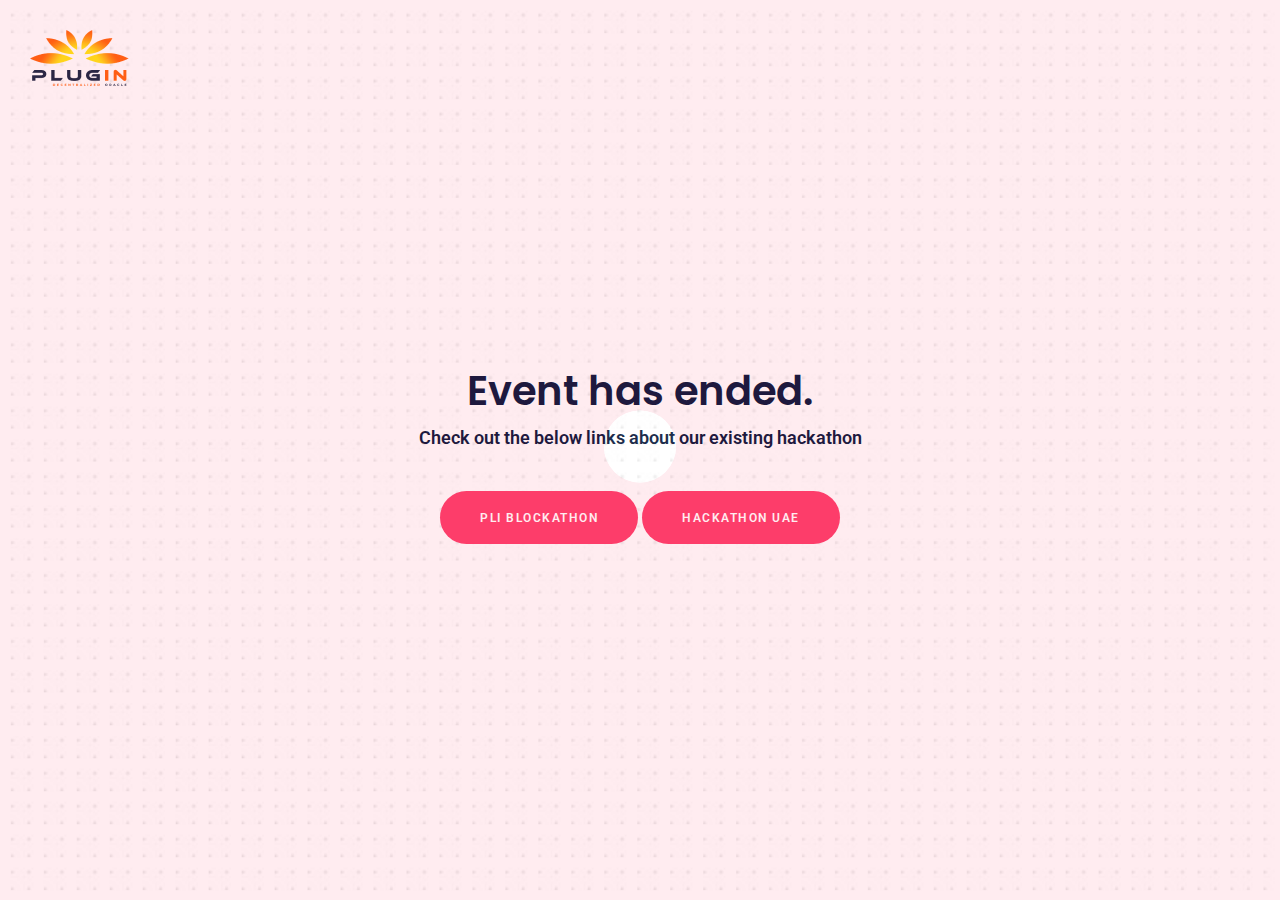
==== index.html @ ceacdfbc "initial commit" ====
<!DOCTYPE html>
<html lang="en">
<head>
	<title>Event Ended</title>
	<meta name="viewport" content="width=device-width, initial-scale=1.0">
    <meta name="description" content="Objective of this hackathon is to invite all the blockchain enthusiasts, experts in the field to develop decentralized applications on XDC Network." />
    <meta name="keywords" content="Blockchain, Xinfin, XDC, PLI, Hackathon, Ecosystem, Hybrid Blockchain, Solidity" />
    <meta name="author" content="" />
    <meta name="website" content="https://hackathon.goplugin.co" />
    <meta name="Version" content="v1.1.0" />

    <meta property="og:image" content="https://hackathon.goplugin.co/assets/images/og-image-1.png" />
    <meta property="og:type" content="website" />
    <meta property="og:url" content="https://hackathon.goplugin.co"/>
    <meta property="og:title" content="" />
    <meta property="og:description" content="Objective of this hackathon is to invite all the blockchain enthusiasts, experts in the field to develop decentralized applications on XDC Network."/>

    <!-- Twitter Meta Tags -->
    <meta name="twitter:card" content="summary_large_image">
    <meta property="twitter:domain" content="hackathon.goplugin.co">
    <meta property="twitter:url" content="https://hackathon.goplugin.co/">
    <meta name="twitter:title" content="">
    <meta name="twitter:description" content="Objective of this hackathon is to invite all the blockchain enthusiasts, experts in the field to develop decentralized applications on XDC Network.">
    <meta name="twitter:image" content="https://hackathon.goplugin.co/assets/images/og-image-1.png">
    

    <link rel="shortcut icon" type="image/x-icon" href="assets/images/x-icon.png">
	<link rel="stylesheet" type="text/css" href="assets/css/animate.css">
	<link rel="stylesheet" type="text/css" href="assets/css/bootstrap.min.css">
	<link rel="stylesheet" type="text/css" href="assets/css/all.min.css">
	<link rel="stylesheet" type="text/css" href="assets/css/lightcase.css">
	<link rel="stylesheet" type="text/css" href="assets/css/swiper.min.css">
	<link rel="stylesheet" type="text/css" href="assets/css/style.css">
	<link rel="stylesheet" type="text/css" href="assets/css/custom.css">

	<script async src="https://www.googletagmanager.com/gtag/js?id=G-L70KTXRF58"></script>
<script>
    window.dataLayer = window.dataLayer || [];
    function gtag(){dataLayer.push(arguments);}
    gtag('js', new Date());
    gtag('config', 'G-L70KTXRF58');
</script>

</head>

<body>
    <!-- preloader start here -->
    <div class="preloader">
        <div class="preloader-inner">
            <div class="preloader-icon">
                <span></span>
                <span></span>
            </div>
        </div>
    </div>
	<!-- preloader ending here -->
	
	<!-- mobile-nav section start here -->
    <div class="mobile-menu style-2">
        <nav class="mobile-header primary-menu">
            <div class="header-logo">
                <a href="index.html" class="logo"><img src="assets/images/logo.png" alt="logo"></a>
            </div>
          
        </nav>
    
    </div>
	<!-- mobile-nav section ending here -->

	<!-- banner section start here -->
	<section class="banner-section hidden">
		<div class="container-fluid">
			<div class="row">
				<div class="col-xl-12">
					<div class="row">
						<div class="banner-left banner" style="background-image: url(assets/images/banner/01.jpg)">
							<div class="banner-lc">
								<div class="banner-left-content">
									
									<h2 class="home-font-left text-center">Event has ended.</h2>
                                    <p>Check out the below links about our existing hackathon</p>
									<div class="text-center">
                                        <a href="index-pliblockathon.html" target="blank" class="btn-defult text-center"> 
                                            <span class="btn-register">PLI Blockathon</span>
                                        </a>
                                        <a href="index-dubai.html" target="blank" class="btn-defult text-center"> 
                                            <span class="btn-register">Hackathon UAE</span>
                                        </a>
                                                                          
                                    </div>
                                    
									
								</div>
						
							</div>
						</div>
					</div>
				</div>
				
			</div>
		</div>
	</section>



    <script src="assets/js/jquery.js"></script>
    <script src="https://www.eventbrite.com/static/widgets/eb_widgets.js"></script>

    <!-- <script type="text/javascript">
        var exampleCallback = function () {
            console.log('Order complete!');
        };
    
        window.EBWidgets.createWidget({
            widgetType: 'checkout',
            eventId: '292257659527',
            iframeContainerId: 'example-widget-trigger',
            iframeContainerHeight: 600,
            onOrderComplete: exampleCallback,
        });
    </script> -->
    <script src="assets/js/snap.svg-min.js"></script>
    <script src="assets/js/classie.js"></script>
    <script src="assets/js/main3.js"></script>
  	<script src="assets/js/bootstrap.min.js"></script>
  	<script src="assets/js/fontawesome.min.js"></script>
  	<script src="assets/js/jquery.counterup.min.js"></script>
	<script src='assets/js/jquery.easing.js'></script> 
  	<script src="assets/js/parallax.min.js"></script>
  	<script src="assets/js/swiper.min.js"></script>
  	<script src="assets/js/lightcase.js"></script>
  	<script src="assets/js/jquery.countdown.min.js"></script>
  	<script src="assets/js/jQuery.scrollSpeed.js"></script>
  	<script src="assets/js/jquery.jticker.min.js"></script>
  	<script src="assets/js/waypoints.min.js"></script>
  	<script src="assets/js/isotope.pkgd.min.js"></script>
  	<script src="assets/js/functions.js"></script>
  	<script src="assets/js/wow.min.js"></script>
    <script src="assets/js/theia-sticky-sidebar.js"></script>
</body>
</html>
---- assets/css/all.min.css ----
/*!
 * Font Awesome Free 5.1.1 by @fontawesome - https://fontawesome.com
 * License - https://fontawesome.com/license (Icons: CC BY 4.0, Fonts: SIL OFL 1.1, Code: MIT License)
 */
.fa,.fab,.fal,.far,.fas{-moz-osx-font-smoothing:grayscale;-webkit-font-smoothing:antialiased;display:inline-block;font-style:normal;font-variant:normal;text-rendering:auto;line-height:1}.fa-lg{font-size:1.33333em;line-height:.75em;vertical-align:-.0667em}.fa-xs{font-size:.75em}.fa-sm{font-size:.875em}.fa-1x{font-size:1em}.fa-2x{font-size:2em}.fa-3x{font-size:3em}.fa-4x{font-size:4em}.fa-5x{font-size:5em}.fa-6x{font-size:6em}.fa-7x{font-size:7em}.fa-8x{font-size:8em}.fa-9x{font-size:9em}.fa-10x{font-size:10em}.fa-fw{text-align:center;width:1.25em}.fa-ul{list-style-type:none;margin-left:2.5em;padding-left:0}.fa-ul>li{position:relative}.fa-li{left:-2em;position:absolute;text-align:center;width:2em;line-height:inherit}.fa-border{border:.08em solid #eee;border-radius:.1em;padding:.2em .25em .15em}.fa-pull-left{float:left}.fa-pull-right{float:right}.fa.fa-pull-left,.fab.fa-pull-left,.fal.fa-pull-left,.far.fa-pull-left,.fas.fa-pull-left{margin-right:.3em}.fa.fa-pull-right,.fab.fa-pull-right,.fal.fa-pull-right,.far.fa-pull-right,.fas.fa-pull-right{margin-left:.3em}.fa-spin{animation:a 2s infinite linear}.fa-pulse{animation:a 1s infinite steps(8)}@keyframes a{0%{transform:rotate(0deg)}to{transform:rotate(1turn)}}.fa-rotate-90{-ms-filter:"progid:DXImageTransform.Microsoft.BasicImage(rotation=1)";transform:rotate(90deg)}.fa-rotate-180{-ms-filter:"progid:DXImageTransform.Microsoft.BasicImage(rotation=2)";transform:rotate(180deg)}.fa-rotate-270{-ms-filter:"progid:DXImageTransform.Microsoft.BasicImage(rotation=3)";transform:rotate(270deg)}.fa-flip-horizontal{-ms-filter:"progid:DXImageTransform.Microsoft.BasicImage(rotation=0, mirror=1)";transform:scaleX(-1)}.fa-flip-vertical{transform:scaleY(-1)}.fa-flip-horizontal.fa-flip-vertical,.fa-flip-vertical{-ms-filter:"progid:DXImageTransform.Microsoft.BasicImage(rotation=2, mirror=1)"}.fa-flip-horizontal.fa-flip-vertical{transform:scale(-1)}:root .fa-flip-horizontal,:root .fa-flip-vertical,:root .fa-rotate-90,:root .fa-rotate-180,:root .fa-rotate-270{-webkit-filter:none;filter:none}.fa-stack{display:inline-block;height:2em;line-height:2em;position:relative;vertical-align:middle;width:2em}.fa-stack-1x,.fa-stack-2x{left:0;position:absolute;text-align:center;width:100%}.fa-stack-1x{line-height:inherit}.fa-stack-2x{font-size:2em}.fa-inverse{color:#fff}.fa-500px:before{content:"\f26e"}.fa-accessible-icon:before{content:"\f368"}.fa-accusoft:before{content:"\f369"}.fa-address-book:before{content:"\f2b9"}.fa-address-card:before{content:"\f2bb"}.fa-adjust:before{content:"\f042"}.fa-adn:before{content:"\f170"}.fa-adversal:before{content:"\f36a"}.fa-affiliatetheme:before{content:"\f36b"}.fa-algolia:before{content:"\f36c"}.fa-align-center:before{content:"\f037"}.fa-align-justify:before{content:"\f039"}.fa-align-left:before{content:"\f036"}.fa-align-right:before{content:"\f038"}.fa-allergies:before{content:"\f461"}.fa-amazon:before{content:"\f270"}.fa-amazon-pay:before{content:"\f42c"}.fa-ambulance:before{content:"\f0f9"}.fa-american-sign-language-interpreting:before{content:"\f2a3"}.fa-amilia:before{content:"\f36d"}.fa-anchor:before{content:"\f13d"}.fa-android:before{content:"\f17b"}.fa-angellist:before{content:"\f209"}.fa-angle-double-down:before{content:"\f103"}.fa-angle-double-left:before{content:"\f100"}.fa-angle-double-right:before{content:"\f101"}.fa-angle-double-up:before{content:"\f102"}.fa-angle-down:before{content:"\f107"}.fa-angle-left:before{content:"\f104"}.fa-angle-right:before{content:"\f105"}.fa-angle-up:before{content:"\f106"}.fa-angry:before{content:"\f556"}.fa-angrycreative:before{content:"\f36e"}.fa-angular:before{content:"\f420"}.fa-app-store:before{content:"\f36f"}.fa-app-store-ios:before{content:"\f370"}.fa-apper:before{content:"\f371"}.fa-apple:before{content:"\f179"}.fa-apple-pay:before{content:"\f415"}.fa-archive:before{content:"\f187"}.fa-archway:before{content:"\f557"}.fa-arrow-alt-circle-down:before{content:"\f358"}.fa-arrow-alt-circle-left:before{content:"\f359"}.fa-arrow-alt-circle-right:before{content:"\f35a"}.fa-arrow-alt-circle-up:before{content:"\f35b"}.fa-arrow-circle-down:before{content:"\f0ab"}.fa-arrow-circle-left:before{content:"\f0a8"}.fa-arrow-circle-right:before{content:"\f0a9"}.fa-arrow-circle-up:before{content:"\f0aa"}.fa-arrow-down:before{content:"\f063"}.fa-arrow-left:before{content:"\f060"}.fa-arrow-right:before{content:"\f061"}.fa-arrow-up:before{content:"\f062"}.fa-arrows-alt:before{content:"\f0b2"}.fa-arrows-alt-h:before{content:"\f337"}.fa-arrows-alt-v:before{content:"\f338"}.fa-assistive-listening-systems:before{content:"\f2a2"}.fa-asterisk:before{content:"\f069"}.fa-asymmetrik:before{content:"\f372"}.fa-at:before{content:"\f1fa"}.fa-atlas:before{content:"\f558"}.fa-audible:before{content:"\f373"}.fa-audio-description:before{content:"\f29e"}.fa-autoprefixer:before{content:"\f41c"}.fa-avianex:before{content:"\f374"}.fa-aviato:before{content:"\f421"}.fa-award:before{content:"\f559"}.fa-aws:before{content:"\f375"}.fa-backspace:before{content:"\f55a"}.fa-backward:before{content:"\f04a"}.fa-balance-scale:before{content:"\f24e"}.fa-ban:before{content:"\f05e"}.fa-band-aid:before{content:"\f462"}.fa-bandcamp:before{content:"\f2d5"}.fa-barcode:before{content:"\f02a"}.fa-bars:before{content:"\f0c9"}.fa-baseball-ball:before{content:"\f433"}.fa-basketball-ball:before{content:"\f434"}.fa-bath:before{content:"\f2cd"}.fa-battery-empty:before{content:"\f244"}.fa-battery-full:before{content:"\f240"}.fa-battery-half:before{content:"\f242"}.fa-battery-quarter:before{content:"\f243"}.fa-battery-three-quarters:before{content:"\f241"}.fa-bed:before{content:"\f236"}.fa-beer:before{content:"\f0fc"}.fa-behance:before{content:"\f1b4"}.fa-behance-square:before{content:"\f1b5"}.fa-bell:before{content:"\f0f3"}.fa-bell-slash:before{content:"\f1f6"}.fa-bezier-curve:before{content:"\f55b"}.fa-bicycle:before{content:"\f206"}.fa-bimobject:before{content:"\f378"}.fa-binoculars:before{content:"\f1e5"}.fa-birthday-cake:before{content:"\f1fd"}.fa-bitbucket:before{content:"\f171"}.fa-bitcoin:before{content:"\f379"}.fa-bity:before{content:"\f37a"}.fa-black-tie:before{content:"\f27e"}.fa-blackberry:before{content:"\f37b"}.fa-blender:before{content:"\f517"}.fa-blind:before{content:"\f29d"}.fa-blogger:before{content:"\f37c"}.fa-blogger-b:before{content:"\f37d"}.fa-bluetooth:before{content:"\f293"}.fa-bluetooth-b:before{content:"\f294"}.fa-bold:before{content:"\f032"}.fa-bolt:before{content:"\f0e7"}.fa-bomb:before{content:"\f1e2"}.fa-bong:before{content:"\f55c"}.fa-book:before{content:"\f02d"}.fa-book-open:before{content:"\f518"}.fa-bookmark:before{content:"\f02e"}.fa-bowling-ball:before{content:"\f436"}.fa-box:before{content:"\f466"}.fa-box-open:before{content:"\f49e"}.fa-boxes:before{content:"\f468"}.fa-braille:before{content:"\f2a1"}.fa-briefcase:before{content:"\f0b1"}.fa-briefcase-medical:before{content:"\f469"}.fa-broadcast-tower:before{content:"\f519"}.fa-broom:before{content:"\f51a"}.fa-brush:before{content:"\f55d"}.fa-btc:before{content:"\f15a"}.fa-bug:before{content:"\f188"}.fa-building:before{content:"\f1ad"}.fa-bullhorn:before{content:"\f0a1"}.fa-bullseye:before{content:"\f140"}.fa-burn:before{content:"\f46a"}.fa-buromobelexperte:before{content:"\f37f"}.fa-bus:before{content:"\f207"}.fa-bus-alt:before{content:"\f55e"}.fa-buysellads:before{content:"\f20d"}.fa-calculator:before{content:"\f1ec"}.fa-calendar:before{content:"\f133"}.fa-calendar-alt:before{content:"\f073"}.fa-calendar-check:before{content:"\f274"}.fa-calendar-minus:before{content:"\f272"}.fa-calendar-plus:before{content:"\f271"}.fa-calendar-times:before{content:"\f273"}.fa-camera:before{content:"\f030"}.fa-camera-retro:before{content:"\f083"}.fa-cannabis:before{content:"\f55f"}.fa-capsules:before{content:"\f46b"}.fa-car:before{content:"\f1b9"}.fa-caret-down:before{content:"\f0d7"}.fa-caret-left:before{content:"\f0d9"}.fa-caret-right:before{content:"\f0da"}.fa-caret-square-down:before{content:"\f150"}.fa-caret-square-left:before{content:"\f191"}.fa-caret-square-right:before{content:"\f152"}.fa-caret-square-up:before{content:"\f151"}.fa-caret-up:before{content:"\f0d8"}.fa-cart-arrow-down:before{content:"\f218"}.fa-cart-plus:before{content:"\f217"}.fa-cc-amazon-pay:before{content:"\f42d"}.fa-cc-amex:before{content:"\f1f3"}.fa-cc-apple-pay:before{content:"\f416"}.fa-cc-diners-club:before{content:"\f24c"}.fa-cc-discover:before{content:"\f1f2"}.fa-cc-jcb:before{content:"\f24b"}.fa-cc-mastercard:before{content:"\f1f1"}.fa-cc-paypal:before{content:"\f1f4"}.fa-cc-stripe:before{content:"\f1f5"}.fa-cc-visa:before{content:"\f1f0"}.fa-centercode:before{content:"\f380"}.fa-certificate:before{content:"\f0a3"}.fa-chalkboard:before{content:"\f51b"}.fa-chalkboard-teacher:before{content:"\f51c"}.fa-chart-area:before{content:"\f1fe"}.fa-chart-bar:before{content:"\f080"}.fa-chart-line:before{content:"\f201"}.fa-chart-pie:before{content:"\f200"}.fa-check:before{content:"\f00c"}.fa-check-circle:before{content:"\f058"}.fa-check-double:before{content:"\f560"}.fa-check-square:before{content:"\f14a"}.fa-chess:before{content:"\f439"}.fa-chess-bishop:before{content:"\f43a"}.fa-chess-board:before{content:"\f43c"}.fa-chess-king:before{content:"\f43f"}.fa-chess-knight:before{content:"\f441"}.fa-chess-pawn:before{content:"\f443"}.fa-chess-queen:before{content:"\f445"}.fa-chess-rook:before{content:"\f447"}.fa-chevron-circle-down:before{content:"\f13a"}.fa-chevron-circle-left:before{content:"\f137"}.fa-chevron-circle-right:before{content:"\f138"}.fa-chevron-circle-up:before{content:"\f139"}.fa-chevron-down:before{content:"\f078"}.fa-chevron-left:before{content:"\f053"}.fa-chevron-right:before{content:"\f054"}.fa-chevron-up:before{content:"\f077"}.fa-child:before{content:"\f1ae"}.fa-chrome:before{content:"\f268"}.fa-church:before{content:"\f51d"}.fa-circle:before{content:"\f111"}.fa-circle-notch:before{content:"\f1ce"}.fa-clipboard:before{content:"\f328"}.fa-clipboard-check:before{content:"\f46c"}.fa-clipboard-list:before{content:"\f46d"}.fa-clock:before{content:"\f017"}.fa-clone:before{content:"\f24d"}.fa-closed-captioning:before{content:"\f20a"}.fa-cloud:before{content:"\f0c2"}.fa-cloud-download-alt:before{content:"\f381"}.fa-cloud-upload-alt:before{content:"\f382"}.fa-cloudscale:before{content:"\f383"}.fa-cloudsmith:before{content:"\f384"}.fa-cloudversify:before{content:"\f385"}.fa-cocktail:before{content:"\f561"}.fa-code:before{content:"\f121"}.fa-code-branch:before{content:"\f126"}.fa-codepen:before{content:"\f1cb"}.fa-codiepie:before{content:"\f284"}.fa-coffee:before{content:"\f0f4"}.fa-cog:before{content:"\f013"}.fa-cogs:before{content:"\f085"}.fa-coins:before{content:"\f51e"}.fa-columns:before{content:"\f0db"}.fa-comment:before{content:"\f075"}.fa-comment-alt:before{content:"\f27a"}.fa-comment-dots:before{content:"\f4ad"}.fa-comment-slash:before{content:"\f4b3"}.fa-comments:before{content:"\f086"}.fa-compact-disc:before{content:"\f51f"}.fa-compass:before{content:"\f14e"}.fa-compress:before{content:"\f066"}.fa-concierge-bell:before{content:"\f562"}.fa-connectdevelop:before{content:"\f20e"}.fa-contao:before{content:"\f26d"}.fa-cookie:before{content:"\f563"}.fa-cookie-bite:before{content:"\f564"}.fa-copy:before{content:"\f0c5"}.fa-copyright:before{content:"\f1f9"}.fa-couch:before{content:"\f4b8"}.fa-cpanel:before{content:"\f388"}.fa-creative-commons:before{content:"\f25e"}.fa-creative-commons-by:before{content:"\f4e7"}.fa-creative-commons-nc:before{content:"\f4e8"}.fa-creative-commons-nc-eu:before{content:"\f4e9"}.fa-creative-commons-nc-jp:before{content:"\f4ea"}.fa-creative-commons-nd:before{content:"\f4eb"}.fa-creative-commons-pd:before{content:"\f4ec"}.fa-creative-commons-pd-alt:before{content:"\f4ed"}.fa-creative-commons-remix:before{content:"\f4ee"}.fa-creative-commons-sa:before{content:"\f4ef"}.fa-creative-commons-sampling:before{content:"\f4f0"}.fa-creative-commons-sampling-plus:before{content:"\f4f1"}.fa-creative-commons-share:before{content:"\f4f2"}.fa-credit-card:before{content:"\f09d"}.fa-crop:before{content:"\f125"}.fa-crop-alt:before{content:"\f565"}.fa-crosshairs:before{content:"\f05b"}.fa-crow:before{content:"\f520"}.fa-crown:before{content:"\f521"}.fa-css3:before{content:"\f13c"}.fa-css3-alt:before{content:"\f38b"}.fa-cube:before{content:"\f1b2"}.fa-cubes:before{content:"\f1b3"}.fa-cut:before{content:"\f0c4"}.fa-cuttlefish:before{content:"\f38c"}.fa-d-and-d:before{content:"\f38d"}.fa-dashcube:before{content:"\f210"}.fa-database:before{content:"\f1c0"}.fa-deaf:before{content:"\f2a4"}.fa-delicious:before{content:"\f1a5"}.fa-deploydog:before{content:"\f38e"}.fa-deskpro:before{content:"\f38f"}.fa-desktop:before{content:"\f108"}.fa-deviantart:before{content:"\f1bd"}.fa-diagnoses:before{content:"\f470"}.fa-dice:before{content:"\f522"}.fa-dice-five:before{content:"\f523"}.fa-dice-four:before{content:"\f524"}.fa-dice-one:before{content:"\f525"}.fa-dice-six:before{content:"\f526"}.fa-dice-three:before{content:"\f527"}.fa-dice-two:before{content:"\f528"}.fa-digg:before{content:"\f1a6"}.fa-digital-ocean:before{content:"\f391"}.fa-digital-tachograph:before{content:"\f566"}.fa-discord:before{content:"\f392"}.fa-discourse:before{content:"\f393"}.fa-divide:before{content:"\f529"}.fa-dizzy:before{content:"\f567"}.fa-dna:before{content:"\f471"}.fa-dochub:before{content:"\f394"}.fa-docker:before{content:"\f395"}.fa-dollar-sign:before{content:"\f155"}.fa-dolly:before{content:"\f472"}.fa-dolly-flatbed:before{content:"\f474"}.fa-donate:before{content:"\f4b9"}.fa-door-closed:before{content:"\f52a"}.fa-door-open:before{content:"\f52b"}.fa-dot-circle:before{content:"\f192"}.fa-dove:before{content:"\f4ba"}.fa-download:before{content:"\f019"}.fa-draft2digital:before{content:"\f396"}.fa-drafting-compass:before{content:"\f568"}.fa-dribbble:before{content:"\f17d"}.fa-dribbble-square:before{content:"\f397"}.fa-dropbox:before{content:"\f16b"}.fa-drum:before{content:"\f569"}.fa-drum-steelpan:before{content:"\f56a"}.fa-drupal:before{content:"\f1a9"}.fa-dumbbell:before{content:"\f44b"}.fa-dyalog:before{content:"\f399"}.fa-earlybirds:before{content:"\f39a"}.fa-ebay:before{content:"\f4f4"}.fa-edge:before{content:"\f282"}.fa-edit:before{content:"\f044"}.fa-eject:before{content:"\f052"}.fa-elementor:before{content:"\f430"}.fa-ellipsis-h:before{content:"\f141"}.fa-ellipsis-v:before{content:"\f142"}.fa-ember:before{content:"\f423"}.fa-empire:before{content:"\f1d1"}.fa-envelope:before{content:"\f0e0"}.fa-envelope-open:before{content:"\f2b6"}.fa-envelope-square:before{content:"\f199"}.fa-envira:before{content:"\f299"}.fa-equals:before{content:"\f52c"}.fa-eraser:before{content:"\f12d"}.fa-erlang:before{content:"\f39d"}.fa-ethereum:before{content:"\f42e"}.fa-etsy:before{content:"\f2d7"}.fa-euro-sign:before{content:"\f153"}.fa-exchange-alt:before{content:"\f362"}.fa-exclamation:before{content:"\f12a"}.fa-exclamation-circle:before{content:"\f06a"}.fa-exclamation-triangle:before{content:"\f071"}.fa-expand:before{content:"\f065"}.fa-expand-arrows-alt:before{content:"\f31e"}.fa-expeditedssl:before{content:"\f23e"}.fa-external-link-alt:before{content:"\f35d"}.fa-external-link-square-alt:before{content:"\f360"}.fa-eye:before{content:"\f06e"}.fa-eye-dropper:before{content:"\f1fb"}.fa-eye-slash:before{content:"\f070"}.fa-facebook:before{content:"\f09a"}.fa-facebook-f:before{content:"\f39e"}.fa-facebook-messenger:before{content:"\f39f"}.fa-facebook-square:before{content:"\f082"}.fa-fast-backward:before{content:"\f049"}.fa-fast-forward:before{content:"\f050"}.fa-fax:before{content:"\f1ac"}.fa-feather:before{content:"\f52d"}.fa-feather-alt:before{content:"\f56b"}.fa-female:before{content:"\f182"}.fa-fighter-jet:before{content:"\f0fb"}.fa-file:before{content:"\f15b"}.fa-file-alt:before{content:"\f15c"}.fa-file-archive:before{content:"\f1c6"}.fa-file-audio:before{content:"\f1c7"}.fa-file-code:before{content:"\f1c9"}.fa-file-contract:before{content:"\f56c"}.fa-file-download:before{content:"\f56d"}.fa-file-excel:before{content:"\f1c3"}.fa-file-export:before{content:"\f56e"}.fa-file-image:before{content:"\f1c5"}.fa-file-import:before{content:"\f56f"}.fa-file-invoice:before{content:"\f570"}.fa-file-invoice-dollar:before{content:"\f571"}.fa-file-medical:before{content:"\f477"}.fa-file-medical-alt:before{content:"\f478"}.fa-file-pdf:before{content:"\f1c1"}.fa-file-powerpoint:before{content:"\f1c4"}.fa-file-prescription:before{content:"\f572"}.fa-file-signature:before{content:"\f573"}.fa-file-upload:before{content:"\f574"}.fa-file-video:before{content:"\f1c8"}.fa-file-word:before{content:"\f1c2"}.fa-fill:before{content:"\f575"}.fa-fill-drip:before{content:"\f576"}.fa-film:before{content:"\f008"}.fa-filter:before{content:"\f0b0"}.fa-fingerprint:before{content:"\f577"}.fa-fire:before{content:"\f06d"}.fa-fire-extinguisher:before{content:"\f134"}.fa-firefox:before{content:"\f269"}.fa-first-aid:before{content:"\f479"}.fa-first-order:before{content:"\f2b0"}.fa-first-order-alt:before{content:"\f50a"}.fa-firstdraft:before{content:"\f3a1"}.fa-fish:before{content:"\f578"}.fa-flag:before{content:"\f024"}.fa-flag-checkered:before{content:"\f11e"}.fa-flask:before{content:"\f0c3"}.fa-flickr:before{content:"\f16e"}.fa-flipboard:before{content:"\f44d"}.fa-flushed:before{content:"\f579"}.fa-fly:before{content:"\f417"}.fa-folder:before{content:"\f07b"}.fa-folder-open:before{content:"\f07c"}.fa-font:before{content:"\f031"}.fa-font-awesome:before{content:"\f2b4"}.fa-font-awesome-alt:before{content:"\f35c"}.fa-font-awesome-flag:before{content:"\f425"}.fa-font-awesome-logo-full:before{content:"\f4e6"}.fa-fonticons:before{content:"\f280"}.fa-fonticons-fi:before{content:"\f3a2"}.fa-football-ball:before{content:"\f44e"}.fa-fort-awesome:before{content:"\f286"}.fa-fort-awesome-alt:before{content:"\f3a3"}.fa-forumbee:before{content:"\f211"}.fa-forward:before{content:"\f04e"}.fa-foursquare:before{content:"\f180"}.fa-free-code-camp:before{content:"\f2c5"}.fa-freebsd:before{content:"\f3a4"}.fa-frog:before{content:"\f52e"}.fa-frown:before{content:"\f119"}.fa-frown-open:before{content:"\f57a"}.fa-fulcrum:before{content:"\f50b"}.fa-futbol:before{content:"\f1e3"}.fa-galactic-republic:before{content:"\f50c"}.fa-galactic-senate:before{content:"\f50d"}.fa-gamepad:before{content:"\f11b"}.fa-gas-pump:before{content:"\f52f"}.fa-gavel:before{content:"\f0e3"}.fa-gem:before{content:"\f3a5"}.fa-genderless:before{content:"\f22d"}.fa-get-pocket:before{content:"\f265"}.fa-gg:before{content:"\f260"}.fa-gg-circle:before{content:"\f261"}.fa-gift:before{content:"\f06b"}.fa-git:before{content:"\f1d3"}.fa-git-square:before{content:"\f1d2"}.fa-github:before{content:"\f09b"}.fa-github-alt:before{content:"\f113"}.fa-github-square:before{content:"\f092"}.fa-gitkraken:before{content:"\f3a6"}.fa-gitlab:before{content:"\f296"}.fa-gitter:before{content:"\f426"}.fa-glass-martini:before{content:"\f000"}.fa-glass-martini-alt:before{content:"\f57b"}.fa-glasses:before{content:"\f530"}.fa-glide:before{content:"\f2a5"}.fa-glide-g:before{content:"\f2a6"}.fa-globe:before{content:"\f0ac"}.fa-globe-africa:before{content:"\f57c"}.fa-globe-americas:before{content:"\f57d"}.fa-globe-asia:before{content:"\f57e"}.fa-gofore:before{content:"\f3a7"}.fa-golf-ball:before{content:"\f450"}.fa-goodreads:before{content:"\f3a8"}.fa-goodreads-g:before{content:"\f3a9"}.fa-google:before{content:"\f1a0"}.fa-google-drive:before{content:"\f3aa"}.fa-google-play:before{content:"\f3ab"}.fa-google-plus:before{content:"\f2b3"}.fa-google-plus-g:before{content:"\f0d5"}.fa-google-plus-square:before{content:"\f0d4"}.fa-google-wallet:before{content:"\f1ee"}.fa-graduation-cap:before{content:"\f19d"}.fa-gratipay:before{content:"\f184"}.fa-grav:before{content:"\f2d6"}.fa-greater-than:before{content:"\f531"}.fa-greater-than-equal:before{content:"\f532"}.fa-grimace:before{content:"\f57f"}.fa-grin:before{content:"\f580"}.fa-grin-alt:before{content:"\f581"}.fa-grin-beam:before{content:"\f582"}.fa-grin-beam-sweat:before{content:"\f583"}.fa-grin-hearts:before{content:"\f584"}.fa-grin-squint:before{content:"\f585"}.fa-grin-squint-tears:before{content:"\f586"}.fa-grin-stars:before{content:"\f587"}.fa-grin-tears:before{content:"\f588"}.fa-grin-tongue:before{content:"\f589"}.fa-grin-tongue-squint:before{content:"\f58a"}.fa-grin-tongue-wink:before{content:"\f58b"}.fa-grin-wink:before{content:"\f58c"}.fa-grip-horizontal:before{content:"\f58d"}.fa-grip-vertical:before{content:"\f58e"}.fa-gripfire:before{content:"\f3ac"}.fa-grunt:before{content:"\f3ad"}.fa-gulp:before{content:"\f3ae"}.fa-h-square:before{content:"\f0fd"}.fa-hacker-news:before{content:"\f1d4"}.fa-hacker-news-square:before{content:"\f3af"}.fa-hand-holding:before{content:"\f4bd"}.fa-hand-holding-heart:before{content:"\f4be"}.fa-hand-holding-usd:before{content:"\f4c0"}.fa-hand-lizard:before{content:"\f258"}.fa-hand-paper:before{content:"\f256"}.fa-hand-peace:before{content:"\f25b"}.fa-hand-point-down:before{content:"\f0a7"}.fa-hand-point-left:before{content:"\f0a5"}.fa-hand-point-right:before{content:"\f0a4"}.fa-hand-point-up:before{content:"\f0a6"}.fa-hand-pointer:before{content:"\f25a"}.fa-hand-rock:before{content:"\f255"}.fa-hand-scissors:before{content:"\f257"}.fa-hand-spock:before{content:"\f259"}.fa-hands:before{content:"\f4c2"}.fa-hands-helping:before{content:"\f4c4"}.fa-handshake:before{content:"\f2b5"}.fa-hashtag:before{content:"\f292"}.fa-hdd:before{content:"\f0a0"}.fa-heading:before{content:"\f1dc"}.fa-headphones:before{content:"\f025"}.fa-headphones-alt:before{content:"\f58f"}.fa-headset:before{content:"\f590"}.fa-heart:before{content:"\f004"}.fa-heartbeat:before{content:"\f21e"}.fa-helicopter:before{content:"\f533"}.fa-highlighter:before{content:"\f591"}.fa-hips:before{content:"\f452"}.fa-hire-a-helper:before{content:"\f3b0"}.fa-history:before{content:"\f1da"}.fa-hockey-puck:before{content:"\f453"}.fa-home:before{content:"\f015"}.fa-hooli:before{content:"\f427"}.fa-hornbill:before{content:"\f592"}.fa-hospital:before{content:"\f0f8"}.fa-hospital-alt:before{content:"\f47d"}.fa-hospital-symbol:before{content:"\f47e"}.fa-hot-tub:before{content:"\f593"}.fa-hotel:before{content:"\f594"}.fa-hotjar:before{content:"\f3b1"}.fa-hourglass:before{content:"\f254"}.fa-hourglass-end:before{content:"\f253"}.fa-hourglass-half:before{content:"\f252"}.fa-hourglass-start:before{content:"\f251"}.fa-houzz:before{content:"\f27c"}.fa-html5:before{content:"\f13b"}.fa-hubspot:before{content:"\f3b2"}.fa-i-cursor:before{content:"\f246"}.fa-id-badge:before{content:"\f2c1"}.fa-id-card:before{content:"\f2c2"}.fa-id-card-alt:before{content:"\f47f"}.fa-image:before{content:"\f03e"}.fa-images:before{content:"\f302"}.fa-imdb:before{content:"\f2d8"}.fa-inbox:before{content:"\f01c"}.fa-indent:before{content:"\f03c"}.fa-industry:before{content:"\f275"}.fa-infinity:before{content:"\f534"}.fa-info:before{content:"\f129"}.fa-info-circle:before{content:"\f05a"}.fa-instagram:before{content:"\f16d"}.fa-internet-explorer:before{content:"\f26b"}.fa-ioxhost:before{content:"\f208"}.fa-italic:before{content:"\f033"}.fa-itunes:before{content:"\f3b4"}.fa-itunes-note:before{content:"\f3b5"}.fa-java:before{content:"\f4e4"}.fa-jedi-order:before{content:"\f50e"}.fa-jenkins:before{content:"\f3b6"}.fa-joget:before{content:"\f3b7"}.fa-joint:before{content:"\f595"}.fa-joomla:before{content:"\f1aa"}.fa-js:before{content:"\f3b8"}.fa-js-square:before{content:"\f3b9"}.fa-jsfiddle:before{content:"\f1cc"}.fa-key:before{content:"\f084"}.fa-keybase:before{content:"\f4f5"}.fa-keyboard:before{content:"\f11c"}.fa-keycdn:before{content:"\f3ba"}.fa-kickstarter:before{content:"\f3bb"}.fa-kickstarter-k:before{content:"\f3bc"}.fa-kiss:before{content:"\f596"}.fa-kiss-beam:before{content:"\f597"}.fa-kiss-wink-heart:before{content:"\f598"}.fa-kiwi-bird:before{content:"\f535"}.fa-korvue:before{content:"\f42f"}.fa-language:before{content:"\f1ab"}.fa-laptop:before{content:"\f109"}.fa-laravel:before{content:"\f3bd"}.fa-lastfm:before{content:"\f202"}.fa-lastfm-square:before{content:"\f203"}.fa-laugh:before{content:"\f599"}.fa-laugh-beam:before{content:"\f59a"}.fa-laugh-squint:before{content:"\f59b"}.fa-laugh-wink:before{content:"\f59c"}.fa-leaf:before{content:"\f06c"}.fa-leanpub:before{content:"\f212"}.fa-lemon:before{content:"\f094"}.fa-less:before{content:"\f41d"}.fa-less-than:before{content:"\f536"}.fa-less-than-equal:before{content:"\f537"}.fa-level-down-alt:before{content:"\f3be"}.fa-level-up-alt:before{content:"\f3bf"}.fa-life-ring:before{content:"\f1cd"}.fa-lightbulb:before{content:"\f0eb"}.fa-line:before{content:"\f3c0"}.fa-link:before{content:"\f0c1"}.fa-linkedin:before{content:"\f08c"}.fa-linkedin-in:before{content:"\f0e1"}.fa-linode:before{content:"\f2b8"}.fa-linux:before{content:"\f17c"}.fa-lira-sign:before{content:"\f195"}.fa-list:before{content:"\f03a"}.fa-list-alt:before{content:"\f022"}.fa-list-ol:before{content:"\f0cb"}.fa-list-ul:before{content:"\f0ca"}.fa-location-arrow:before{content:"\f124"}.fa-lock:before{content:"\f023"}.fa-lock-open:before{content:"\f3c1"}.fa-long-arrow-alt-down:before{content:"\f309"}.fa-long-arrow-alt-left:before{content:"\f30a"}.fa-long-arrow-alt-right:before{content:"\f30b"}.fa-long-arrow-alt-up:before{content:"\f30c"}.fa-low-vision:before{content:"\f2a8"}.fa-luggage-cart:before{content:"\f59d"}.fa-lyft:before{content:"\f3c3"}.fa-magento:before{content:"\f3c4"}.fa-magic:before{content:"\f0d0"}.fa-magnet:before{content:"\f076"}.fa-mailchimp:before{content:"\f59e"}.fa-male:before{content:"\f183"}.fa-mandalorian:before{content:"\f50f"}.fa-map:before{content:"\f279"}.fa-map-marked:before{content:"\f59f"}.fa-map-marked-alt:before{content:"\f5a0"}.fa-map-marker:before{content:"\f041"}.fa-map-marker-alt:before{content:"\f3c5"}.fa-map-pin:before{content:"\f276"}.fa-map-signs:before{content:"\f277"}.fa-marker:before{content:"\f5a1"}.fa-mars:before{content:"\f222"}.fa-mars-double:before{content:"\f227"}.fa-mars-stroke:before{content:"\f229"}.fa-mars-stroke-h:before{content:"\f22b"}.fa-mars-stroke-v:before{content:"\f22a"}.fa-mastodon:before{content:"\f4f6"}.fa-maxcdn:before{content:"\f136"}.fa-medal:before{content:"\f5a2"}.fa-medapps:before{content:"\f3c6"}.fa-medium:before{content:"\f23a"}.fa-medium-m:before{content:"\f3c7"}.fa-medkit:before{content:"\f0fa"}.fa-medrt:before{content:"\f3c8"}.fa-meetup:before{content:"\f2e0"}.fa-megaport:before{content:"\f5a3"}.fa-meh:before{content:"\f11a"}.fa-meh-blank:before{content:"\f5a4"}.fa-meh-rolling-eyes:before{content:"\f5a5"}.fa-memory:before{content:"\f538"}.fa-mercury:before{content:"\f223"}.fa-microchip:before{content:"\f2db"}.fa-microphone:before{content:"\f130"}.fa-microphone-alt:before{content:"\f3c9"}.fa-microphone-alt-slash:before{content:"\f539"}.fa-microphone-slash:before{content:"\f131"}.fa-microsoft:before{content:"\f3ca"}.fa-minus:before{content:"\f068"}.fa-minus-circle:before{content:"\f056"}.fa-minus-square:before{content:"\f146"}.fa-mix:before{content:"\f3cb"}.fa-mixcloud:before{content:"\f289"}.fa-mizuni:before{content:"\f3cc"}.fa-mobile:before{content:"\f10b"}.fa-mobile-alt:before{content:"\f3cd"}.fa-modx:before{content:"\f285"}.fa-monero:before{content:"\f3d0"}.fa-money-bill:before{content:"\f0d6"}.fa-money-bill-alt:before{content:"\f3d1"}.fa-money-bill-wave:before{content:"\f53a"}.fa-money-bill-wave-alt:before{content:"\f53b"}.fa-money-check:before{content:"\f53c"}.fa-money-check-alt:before{content:"\f53d"}.fa-monument:before{content:"\f5a6"}.fa-moon:before{content:"\f186"}.fa-mortar-pestle:before{content:"\f5a7"}.fa-motorcycle:before{content:"\f21c"}.fa-mouse-pointer:before{content:"\f245"}.fa-music:before{content:"\f001"}.fa-napster:before{content:"\f3d2"}.fa-neuter:before{content:"\f22c"}.fa-newspaper:before{content:"\f1ea"}.fa-nimblr:before{content:"\f5a8"}.fa-nintendo-switch:before{content:"\f418"}.fa-node:before{content:"\f419"}.fa-node-js:before{content:"\f3d3"}.fa-not-equal:before{content:"\f53e"}.fa-notes-medical:before{content:"\f481"}.fa-npm:before{content:"\f3d4"}.fa-ns8:before{content:"\f3d5"}.fa-nutritionix:before{content:"\f3d6"}.fa-object-group:before{content:"\f247"}.fa-object-ungroup:before{content:"\f248"}.fa-odnoklassniki:before{content:"\f263"}.fa-odnoklassniki-square:before{content:"\f264"}.fa-old-republic:before{content:"\f510"}.fa-opencart:before{content:"\f23d"}.fa-openid:before{content:"\f19b"}.fa-opera:before{content:"\f26a"}.fa-optin-monster:before{content:"\f23c"}.fa-osi:before{content:"\f41a"}.fa-outdent:before{content:"\f03b"}.fa-page4:before{content:"\f3d7"}.fa-pagelines:before{content:"\f18c"}.fa-paint-brush:before{content:"\f1fc"}.fa-paint-roller:before{content:"\f5aa"}.fa-palette:before{content:"\f53f"}.fa-palfed:before{content:"\f3d8"}.fa-pallet:before{content:"\f482"}.fa-paper-plane:before{content:"\f1d8"}.fa-paperclip:before{content:"\f0c6"}.fa-parachute-box:before{content:"\f4cd"}.fa-paragraph:before{content:"\f1dd"}.fa-parking:before{content:"\f540"}.fa-passport:before{content:"\f5ab"}.fa-paste:before{content:"\f0ea"}.fa-patreon:before{content:"\f3d9"}.fa-pause:before{content:"\f04c"}.fa-pause-circle:before{content:"\f28b"}.fa-paw:before{content:"\f1b0"}.fa-paypal:before{content:"\f1ed"}.fa-pen:before{content:"\f304"}.fa-pen-alt:before{content:"\f305"}.fa-pen-fancy:before{content:"\f5ac"}.fa-pen-nib:before{content:"\f5ad"}.fa-pen-square:before{content:"\f14b"}.fa-pencil-alt:before{content:"\f303"}.fa-pencil-ruler:before{content:"\f5ae"}.fa-people-carry:before{content:"\f4ce"}.fa-percent:before{content:"\f295"}.fa-percentage:before{content:"\f541"}.fa-periscope:before{content:"\f3da"}.fa-phabricator:before{content:"\f3db"}.fa-phoenix-framework:before{content:"\f3dc"}.fa-phoenix-squadron:before{content:"\f511"}.fa-phone:before{content:"\f095"}.fa-phone-slash:before{content:"\f3dd"}.fa-phone-square:before{content:"\f098"}.fa-phone-volume:before{content:"\f2a0"}.fa-php:before{content:"\f457"}.fa-pied-piper:before{content:"\f2ae"}.fa-pied-piper-alt:before{content:"\f1a8"}.fa-pied-piper-hat:before{content:"\f4e5"}.fa-pied-piper-pp:before{content:"\f1a7"}.fa-piggy-bank:before{content:"\f4d3"}.fa-pills:before{content:"\f484"}.fa-pinterest:before{content:"\f0d2"}.fa-pinterest-p:before{content:"\f231"}.fa-pinterest-square:before{content:"\f0d3"}.fa-plane:before{content:"\f072"}.fa-plane-arrival:before{content:"\f5af"}.fa-plane-departure:before{content:"\f5b0"}.fa-play:before{content:"\f04b"}.fa-play-circle:before{content:"\f144"}.fa-playstation:before{content:"\f3df"}.fa-plug:before{content:"\f1e6"}.fa-plus:before{content:"\f067"}.fa-plus-circle:before{content:"\f055"}.fa-plus-square:before{content:"\f0fe"}.fa-podcast:before{content:"\f2ce"}.fa-poo:before{content:"\f2fe"}.fa-portrait:before{content:"\f3e0"}.fa-pound-sign:before{content:"\f154"}.fa-power-off:before{content:"\f011"}.fa-prescription:before{content:"\f5b1"}.fa-prescription-bottle:before{content:"\f485"}.fa-prescription-bottle-alt:before{content:"\f486"}.fa-print:before{content:"\f02f"}.fa-procedures:before{content:"\f487"}.fa-product-hunt:before{content:"\f288"}.fa-project-diagram:before{content:"\f542"}.fa-pushed:before{content:"\f3e1"}.fa-puzzle-piece:before{content:"\f12e"}.fa-python:before{content:"\f3e2"}.fa-qq:before{content:"\f1d6"}.fa-qrcode:before{content:"\f029"}.fa-question:before{content:"\f128"}.fa-question-circle:before{content:"\f059"}.fa-quidditch:before{content:"\f458"}.fa-quinscape:before{content:"\f459"}.fa-quora:before{content:"\f2c4"}.fa-quote-left:before{content:"\f10d"}.fa-quote-right:before{content:"\f10e"}.fa-r-project:before{content:"\f4f7"}.fa-random:before{content:"\f074"}.fa-ravelry:before{content:"\f2d9"}.fa-react:before{content:"\f41b"}.fa-readme:before{content:"\f4d5"}.fa-rebel:before{content:"\f1d0"}.fa-receipt:before{content:"\f543"}.fa-recycle:before{content:"\f1b8"}.fa-red-river:before{content:"\f3e3"}.fa-reddit:before{content:"\f1a1"}.fa-reddit-alien:before{content:"\f281"}.fa-reddit-square:before{content:"\f1a2"}.fa-redo:before{content:"\f01e"}.fa-redo-alt:before{content:"\f2f9"}.fa-registered:before{content:"\f25d"}.fa-rendact:before{content:"\f3e4"}.fa-renren:before{content:"\f18b"}.fa-reply:before{content:"\f3e5"}.fa-reply-all:before{content:"\f122"}.fa-replyd:before{content:"\f3e6"}.fa-researchgate:before{content:"\f4f8"}.fa-resolving:before{content:"\f3e7"}.fa-retweet:before{content:"\f079"}.fa-rev:before{content:"\f5b2"}.fa-ribbon:before{content:"\f4d6"}.fa-road:before{content:"\f018"}.fa-robot:before{content:"\f544"}.fa-rocket:before{content:"\f135"}.fa-rocketchat:before{content:"\f3e8"}.fa-rockrms:before{content:"\f3e9"}.fa-rss:before{content:"\f09e"}.fa-rss-square:before{content:"\f143"}.fa-ruble-sign:before{content:"\f158"}.fa-ruler:before{content:"\f545"}.fa-ruler-combined:before{content:"\f546"}.fa-ruler-horizontal:before{content:"\f547"}.fa-ruler-vertical:before{content:"\f548"}.fa-rupee-sign:before{content:"\f156"}.fa-sad-cry:before{content:"\f5b3"}.fa-sad-tear:before{content:"\f5b4"}.fa-safari:before{content:"\f267"}.fa-sass:before{content:"\f41e"}.fa-save:before{content:"\f0c7"}.fa-schlix:before{content:"\f3ea"}.fa-school:before{content:"\f549"}.fa-screwdriver:before{content:"\f54a"}.fa-scribd:before{content:"\f28a"}.fa-search:before{content:"\f002"}.fa-search-minus:before{content:"\f010"}.fa-search-plus:before{content:"\f00e"}.fa-searchengin:before{content:"\f3eb"}.fa-seedling:before{content:"\f4d8"}.fa-sellcast:before{content:"\f2da"}.fa-sellsy:before{content:"\f213"}.fa-server:before{content:"\f233"}.fa-servicestack:before{content:"\f3ec"}.fa-share:before{content:"\f064"}.fa-share-alt:before{content:"\f1e0"}.fa-share-alt-square:before{content:"\f1e1"}.fa-share-square:before{content:"\f14d"}.fa-shekel-sign:before{content:"\f20b"}.fa-shield-alt:before{content:"\f3ed"}.fa-ship:before{content:"\f21a"}.fa-shipping-fast:before{content:"\f48b"}.fa-shirtsinbulk:before{content:"\f214"}.fa-shoe-prints:before{content:"\f54b"}.fa-shopping-bag:before{content:"\f290"}.fa-shopping-basket:before{content:"\f291"}.fa-shopping-cart:before{content:"\f07a"}.fa-shopware:before{content:"\f5b5"}.fa-shower:before{content:"\f2cc"}.fa-shuttle-van:before{content:"\f5b6"}.fa-sign:before{content:"\f4d9"}.fa-sign-in-alt:before{content:"\f2f6"}.fa-sign-language:before{content:"\f2a7"}.fa-sign-out-alt:before{content:"\f2f5"}.fa-signal:before{content:"\f012"}.fa-signature:before{content:"\f5b7"}.fa-simplybuilt:before{content:"\f215"}.fa-sistrix:before{content:"\f3ee"}.fa-sitemap:before{content:"\f0e8"}.fa-sith:before{content:"\f512"}.fa-skull:before{content:"\f54c"}.fa-skyatlas:before{content:"\f216"}.fa-skype:before{content:"\f17e"}.fa-slack:before{content:"\f198"}.fa-slack-hash:before{content:"\f3ef"}.fa-sliders-h:before{content:"\f1de"}.fa-slideshare:before{content:"\f1e7"}.fa-smile:before{content:"\f118"}.fa-smile-beam:before{content:"\f5b8"}.fa-smile-wink:before{content:"\f4da"}.fa-smoking:before{content:"\f48d"}.fa-smoking-ban:before{content:"\f54d"}.fa-snapchat:before{content:"\f2ab"}.fa-snapchat-ghost:before{content:"\f2ac"}.fa-snapchat-square:before{content:"\f2ad"}.fa-snowflake:before{content:"\f2dc"}.fa-solar-panel:before{content:"\f5ba"}.fa-sort:before{content:"\f0dc"}.fa-sort-alpha-down:before{content:"\f15d"}.fa-sort-alpha-up:before{content:"\f15e"}.fa-sort-amount-down:before{content:"\f160"}.fa-sort-amount-up:before{content:"\f161"}.fa-sort-down:before{content:"\f0dd"}.fa-sort-numeric-down:before{content:"\f162"}.fa-sort-numeric-up:before{content:"\f163"}.fa-sort-up:before{content:"\f0de"}.fa-soundcloud:before{content:"\f1be"}.fa-spa:before{content:"\f5bb"}.fa-space-shuttle:before{content:"\f197"}.fa-speakap:before{content:"\f3f3"}.fa-spinner:before{content:"\f110"}.fa-splotch:before{content:"\f5bc"}.fa-spotify:before{content:"\f1bc"}.fa-spray-can:before{content:"\f5bd"}.fa-square:before{content:"\f0c8"}.fa-square-full:before{content:"\f45c"}.fa-squarespace:before{content:"\f5be"}.fa-stack-exchange:before{content:"\f18d"}.fa-stack-overflow:before{content:"\f16c"}.fa-stamp:before{content:"\f5bf"}.fa-star:before{content:"\f005"}.fa-star-half:before{content:"\f089"}.fa-star-half-alt:before{content:"\f5c0"}.fa-staylinked:before{content:"\f3f5"}.fa-steam:before{content:"\f1b6"}.fa-steam-square:before{content:"\f1b7"}.fa-steam-symbol:before{content:"\f3f6"}.fa-step-backward:before{content:"\f048"}.fa-step-forward:before{content:"\f051"}.fa-stethoscope:before{content:"\f0f1"}.fa-sticker-mule:before{content:"\f3f7"}.fa-sticky-note:before{content:"\f249"}.fa-stop:before{content:"\f04d"}.fa-stop-circle:before{content:"\f28d"}.fa-stopwatch:before{content:"\f2f2"}.fa-store:before{content:"\f54e"}.fa-store-alt:before{content:"\f54f"}.fa-strava:before{content:"\f428"}.fa-stream:before{content:"\f550"}.fa-street-view:before{content:"\f21d"}.fa-strikethrough:before{content:"\f0cc"}.fa-stripe:before{content:"\f429"}.fa-stripe-s:before{content:"\f42a"}.fa-stroopwafel:before{content:"\f551"}.fa-studiovinari:before{content:"\f3f8"}.fa-stumbleupon:before{content:"\f1a4"}.fa-stumbleupon-circle:before{content:"\f1a3"}.fa-subscript:before{content:"\f12c"}.fa-subway:before{content:"\f239"}.fa-suitcase:before{content:"\f0f2"}.fa-suitcase-rolling:before{content:"\f5c1"}.fa-sun:before{content:"\f185"}.fa-superpowers:before{content:"\f2dd"}.fa-superscript:before{content:"\f12b"}.fa-supple:before{content:"\f3f9"}.fa-surprise:before{content:"\f5c2"}.fa-swatchbook:before{content:"\f5c3"}.fa-swimmer:before{content:"\f5c4"}.fa-swimming-pool:before{content:"\f5c5"}.fa-sync:before{content:"\f021"}.fa-sync-alt:before{content:"\f2f1"}.fa-syringe:before{content:"\f48e"}.fa-table:before{content:"\f0ce"}.fa-table-tennis:before{content:"\f45d"}.fa-tablet:before{content:"\f10a"}.fa-tablet-alt:before{content:"\f3fa"}.fa-tablets:before{content:"\f490"}.fa-tachometer-alt:before{content:"\f3fd"}.fa-tag:before{content:"\f02b"}.fa-tags:before{content:"\f02c"}.fa-tape:before{content:"\f4db"}.fa-tasks:before{content:"\f0ae"}.fa-taxi:before{content:"\f1ba"}.fa-teamspeak:before{content:"\f4f9"}.fa-telegram:before{content:"\f2c6"}.fa-telegram-plane:before{content:"\f3fe"}.fa-tencent-weibo:before{content:"\f1d5"}.fa-terminal:before{content:"\f120"}.fa-text-height:before{content:"\f034"}.fa-text-width:before{content:"\f035"}.fa-th:before{content:"\f00a"}.fa-th-large:before{content:"\f009"}.fa-th-list:before{content:"\f00b"}.fa-themeco:before{content:"\f5c6"}.fa-themeisle:before{content:"\f2b2"}.fa-thermometer:before{content:"\f491"}.fa-thermometer-empty:before{content:"\f2cb"}.fa-thermometer-full:before{content:"\f2c7"}.fa-thermometer-half:before{content:"\f2c9"}.fa-thermometer-quarter:before{content:"\f2ca"}.fa-thermometer-three-quarters:before{content:"\f2c8"}.fa-thumbs-down:before{content:"\f165"}.fa-thumbs-up:before{content:"\f164"}.fa-thumbtack:before{content:"\f08d"}.fa-ticket-alt:before{content:"\f3ff"}.fa-times:before{content:"\f00d"}.fa-times-circle:before{content:"\f057"}.fa-tint:before{content:"\f043"}.fa-tint-slash:before{content:"\f5c7"}.fa-tired:before{content:"\f5c8"}.fa-toggle-off:before{content:"\f204"}.fa-toggle-on:before{content:"\f205"}.fa-toolbox:before{content:"\f552"}.fa-tooth:before{content:"\f5c9"}.fa-trade-federation:before{content:"\f513"}.fa-trademark:before{content:"\f25c"}.fa-train:before{content:"\f238"}.fa-transgender:before{content:"\f224"}.fa-transgender-alt:before{content:"\f225"}.fa-trash:before{content:"\f1f8"}.fa-trash-alt:before{content:"\f2ed"}.fa-tree:before{content:"\f1bb"}.fa-trello:before{content:"\f181"}.fa-tripadvisor:before{content:"\f262"}.fa-trophy:before{content:"\f091"}.fa-truck:before{content:"\f0d1"}.fa-truck-loading:before{content:"\f4de"}.fa-truck-moving:before{content:"\f4df"}.fa-tshirt:before{content:"\f553"}.fa-tty:before{content:"\f1e4"}.fa-tumblr:before{content:"\f173"}.fa-tumblr-square:before{content:"\f174"}.fa-tv:before{content:"\f26c"}.fa-twitch:before{content:"\f1e8"}.fa-twitter:before{content:"\f099"}.fa-twitter-square:before{content:"\f081"}.fa-typo3:before{content:"\f42b"}.fa-uber:before{content:"\f402"}.fa-uikit:before{content:"\f403"}.fa-umbrella:before{content:"\f0e9"}.fa-umbrella-beach:before{content:"\f5ca"}.fa-underline:before{content:"\f0cd"}.fa-undo:before{content:"\f0e2"}.fa-undo-alt:before{content:"\f2ea"}.fa-uniregistry:before{content:"\f404"}.fa-universal-access:before{content:"\f29a"}.fa-university:before{content:"\f19c"}.fa-unlink:before{content:"\f127"}.fa-unlock:before{content:"\f09c"}.fa-unlock-alt:before{content:"\f13e"}.fa-untappd:before{content:"\f405"}.fa-upload:before{content:"\f093"}.fa-usb:before{content:"\f287"}.fa-user:before{content:"\f007"}.fa-user-alt:before{content:"\f406"}.fa-user-alt-slash:before{content:"\f4fa"}.fa-user-astronaut:before{content:"\f4fb"}.fa-user-check:before{content:"\f4fc"}.fa-user-circle:before{content:"\f2bd"}.fa-user-clock:before{content:"\f4fd"}.fa-user-cog:before{content:"\f4fe"}.fa-user-edit:before{content:"\f4ff"}.fa-user-friends:before{content:"\f500"}.fa-user-graduate:before{content:"\f501"}.fa-user-lock:before{content:"\f502"}.fa-user-md:before{content:"\f0f0"}.fa-user-minus:before{content:"\f503"}.fa-user-ninja:before{content:"\f504"}.fa-user-plus:before{content:"\f234"}.fa-user-secret:before{content:"\f21b"}.fa-user-shield:before{content:"\f505"}.fa-user-slash:before{content:"\f506"}.fa-user-tag:before{content:"\f507"}.fa-user-tie:before{content:"\f508"}.fa-user-times:before{content:"\f235"}.fa-users:before{content:"\f0c0"}.fa-users-cog:before{content:"\f509"}.fa-ussunnah:before{content:"\f407"}.fa-utensil-spoon:before{content:"\f2e5"}.fa-utensils:before{content:"\f2e7"}.fa-vaadin:before{content:"\f408"}.fa-vector-square:before{content:"\f5cb"}.fa-venus:before{content:"\f221"}.fa-venus-double:before{content:"\f226"}.fa-venus-mars:before{content:"\f228"}.fa-viacoin:before{content:"\f237"}.fa-viadeo:before{content:"\f2a9"}.fa-viadeo-square:before{content:"\f2aa"}.fa-vial:before{content:"\f492"}.fa-vials:before{content:"\f493"}.fa-viber:before{content:"\f409"}.fa-video:before{content:"\f03d"}.fa-video-slash:before{content:"\f4e2"}.fa-vimeo:before{content:"\f40a"}.fa-vimeo-square:before{content:"\f194"}.fa-vimeo-v:before{content:"\f27d"}.fa-vine:before{content:"\f1ca"}.fa-vk:before{content:"\f189"}.fa-vnv:before{content:"\f40b"}.fa-volleyball-ball:before{content:"\f45f"}.fa-volume-down:before{content:"\f027"}.fa-volume-off:before{content:"\f026"}.fa-volume-up:before{content:"\f028"}.fa-vuejs:before{content:"\f41f"}.fa-walking:before{content:"\f554"}.fa-wallet:before{content:"\f555"}.fa-warehouse:before{content:"\f494"}.fa-weebly:before{content:"\f5cc"}.fa-weibo:before{content:"\f18a"}.fa-weight:before{content:"\f496"}.fa-weight-hanging:before{content:"\f5cd"}.fa-weixin:before{content:"\f1d7"}.fa-whatsapp:before{content:"\f232"}.fa-whatsapp-square:before{content:"\f40c"}.fa-wheelchair:before{content:"\f193"}.fa-whmcs:before{content:"\f40d"}.fa-wifi:before{content:"\f1eb"}.fa-wikipedia-w:before{content:"\f266"}.fa-window-close:before{content:"\f410"}.fa-window-maximize:before{content:"\f2d0"}.fa-window-minimize:before{content:"\f2d1"}.fa-window-restore:before{content:"\f2d2"}.fa-windows:before{content:"\f17a"}.fa-wine-glass:before{content:"\f4e3"}.fa-wine-glass-alt:before{content:"\f5ce"}.fa-wix:before{content:"\f5cf"}.fa-wolf-pack-battalion:before{content:"\f514"}.fa-won-sign:before{content:"\f159"}.fa-wordpress:before{content:"\f19a"}.fa-wordpress-simple:before{content:"\f411"}.fa-wpbeginner:before{content:"\f297"}.fa-wpexplorer:before{content:"\f2de"}.fa-wpforms:before{content:"\f298"}.fa-wrench:before{content:"\f0ad"}.fa-x-ray:before{content:"\f497"}.fa-xbox:before{content:"\f412"}.fa-xing:before{content:"\f168"}.fa-xing-square:before{content:"\f169"}.fa-y-combinator:before{content:"\f23b"}.fa-yahoo:before{content:"\f19e"}.fa-yandex:before{content:"\f413"}.fa-yandex-international:before{content:"\f414"}.fa-yelp:before{content:"\f1e9"}.fa-yen-sign:before{content:"\f157"}.fa-yoast:before{content:"\f2b1"}.fa-youtube:before{content:"\f167"}.fa-youtube-square:before{content:"\f431"}.sr-only{border:0;clip:rect(0,0,0,0);height:1px;margin:-1px;overflow:hidden;padding:0;position:absolute;width:1px}.sr-only-focusable:active,.sr-only-focusable:focus{clip:auto;height:auto;margin:0;overflow:visible;position:static;width:auto}@font-face{font-family:"Font Awesome 5 Brands";font-style:normal;font-weight:normal;src:url(../webfonts/fa-brands-400.eot);src:url(../webfonts/fa-brands-400.eot?#iefix) format("embedded-opentype"),url(../webfonts/fa-brands-400.woff2) format("woff2"),url(../webfonts/fa-brands-400.woff) format("woff"),url(../webfonts/fa-brands-400.ttf) format("truetype"),url(../webfonts/fa-brands-400.svg#fontawesome) format("svg")}.fab{font-family:"Font Awesome 5 Brands"}@font-face{font-family:"Font Awesome 5 Free";font-style:normal;font-weight:400;src:url(../webfonts/fa-regular-400.eot);src:url(../webfonts/fa-regular-400.eot?#iefix) format("embedded-opentype"),url(../webfonts/fa-regular-400.woff2) format("woff2"),url(../webfonts/fa-regular-400.woff) format("woff"),url(../webfonts/fa-regular-400.ttf) format("truetype"),url(../webfonts/fa-regular-400.svg#fontawesome) format("svg")}.far{font-weight:400}@font-face{font-family:"Font Awesome 5 Free";font-style:normal;font-weight:900;src:url(../webfonts/fa-solid-900.eot);src:url(../webfonts/fa-solid-900.eot?#iefix) format("embedded-opentype"),url(../webfonts/fa-solid-900.woff2) format("woff2"),url(../webfonts/fa-solid-900.woff) format("woff"),url(../webfonts/fa-solid-900.ttf) format("truetype"),url(../webfonts/fa-solid-900.svg#fontawesome) format("svg")}.fa,.far,.fas{font-family:"Font Awesome 5 Free"}.fa,.fas{font-weight:900}
---- assets/css/lightcase.css ----
/**
 * Lightcase - jQuery Plugin
 * The smart and flexible Lightbox Plugin.
 *
 * @author		Cornel Boppart <cornel@bopp-art.com>
 * @copyright	Author
 *
 * @version		2.5.0 (11/03/2018)
 */
/**
 * Lightcase settings
 *
 * Note: Override default settings for your project without touching this source code by simply
 * defining those variables within a SASS map called '$lightcase-custom'.
 *
 * // Example usage
 * $lightcase-custom: (
 *   'breakpoint': 768px
 * );
 */
@font-face {
  font-family: 'lightcase';
  src: url("../fonts/lightcase.eot?55356177");
  src: url("../fonts/lightcase.eot?55356177#iefix") format("embedded-opentype"), url("../fonts/lightcase.woff?55356177") format("woff"), url("../fonts/lightcase.ttf?55356177") format("truetype"), url("../fonts/lightcase.svg?55356177#lightcase") format("svg");
  font-weight: normal;
  font-style: normal;
}
/* line 12, ../scss/components/fonts/_font-lightcase.scss */
[class*='lightcase-icon-']:before {
  font-family: 'lightcase', sans-serif;
  font-style: normal;
  font-weight: normal;
  speak: none;
  display: inline-block;
  text-decoration: inherit;
  width: 1em;
  text-align: center;
  /* For safety - reset parent styles, that can break glyph codes*/
  font-variant: normal;
  text-transform: none;
  /* fix buttons height, for twitter bootstrap */
  line-height: 1em;
  /* Uncomment for 3D effect */
  /* text-shadow: 1px 1px 1px rgba(127, 127, 127, 0.3); */
}

/* Codes */
/* line 35, ../scss/components/fonts/_font-lightcase.scss */
.lightcase-icon-play:before {
  content: '\e800';
}

/* line 36, ../scss/components/fonts/_font-lightcase.scss */
.lightcase-icon-pause:before {
  content: '\e801';
}

/* line 37, ../scss/components/fonts/_font-lightcase.scss */
.lightcase-icon-close:before {
  content: '\e802';
}

/* line 38, ../scss/components/fonts/_font-lightcase.scss */
.lightcase-icon-prev:before {
  content: '\e803';
}

/* line 39, ../scss/components/fonts/_font-lightcase.scss */
.lightcase-icon-next:before {
  content: '\e804';
}

/* line 40, ../scss/components/fonts/_font-lightcase.scss */
.lightcase-icon-spin:before {
  content: '\e805';
}

/**
 * Mixin providing icon defaults to be used on top of font-lightcase.
 *
 * Example usage:
 * @include icon(#e9e9e9)
 */
/**
 * Mixin providing icon defaults including a hover status to be used
 * on top of font-lightcase.
 *
 * Example usage:
 * @include icon-hover(#e9e9e9, #fff)
 */
/**
 * Provides natural content overflow behavior and scrolling support
 * even so for touch devices.
 *
 * Example usage:
 * @include overflow()
 */
/**
 * Neutralizes/resets dimensions including width, height, position as well as margins,
 * paddings and styles. Used to enforce a neutral and unstyled look and behavoir!
 *
 * Example usage:
 * @include clear(true)
 *
 * @param boolean $important
 */
@-webkit-keyframes lightcase-spin {
  0% {
    -webkit-transform: rotate(0deg);
    -moz-transform: rotate(0deg);
    -o-transform: rotate(0deg);
    transform: rotate(0deg);
  }
  100% {
    -webkit-transform: rotate(359deg);
    -moz-transform: rotate(359deg);
    -o-transform: rotate(359deg);
    transform: rotate(359deg);
  }
}
@-moz-keyframes lightcase-spin {
  0% {
    -webkit-transform: rotate(0deg);
    -moz-transform: rotate(0deg);
    -o-transform: rotate(0deg);
    transform: rotate(0deg);
  }
  100% {
    -webkit-transform: rotate(359deg);
    -moz-transform: rotate(359deg);
    -o-transform: rotate(359deg);
    transform: rotate(359deg);
  }
}
@-o-keyframes lightcase-spin {
  0% {
    -webkit-transform: rotate(0deg);
    -moz-transform: rotate(0deg);
    -o-transform: rotate(0deg);
    transform: rotate(0deg);
  }
  100% {
    -webkit-transform: rotate(359deg);
    -moz-transform: rotate(359deg);
    -o-transform: rotate(359deg);
    transform: rotate(359deg);
  }
}
@-ms-keyframes lightcase-spin {
  0% {
    -webkit-transform: rotate(0deg);
    -moz-transform: rotate(0deg);
    -o-transform: rotate(0deg);
    transform: rotate(0deg);
  }
  100% {
    -webkit-transform: rotate(359deg);
    -moz-transform: rotate(359deg);
    -o-transform: rotate(359deg);
    transform: rotate(359deg);
  }
}
@keyframes lightcase-spin {
  0% {
    -webkit-transform: rotate(0deg);
    -moz-transform: rotate(0deg);
    -o-transform: rotate(0deg);
    transform: rotate(0deg);
  }
  100% {
    -webkit-transform: rotate(359deg);
    -moz-transform: rotate(359deg);
    -o-transform: rotate(359deg);
    transform: rotate(359deg);
  }
}
/* line 1, ../scss/components/modules/_case.scss */
#lightcase-case {
  display: none;
  position: fixed;
  z-index: 2002;
  top: 50%;
  left: 50%;
  font-family: arial, sans-serif;
  font-size: 13px;
  line-height: 1.5;
  text-align: left;
  text-shadow: 0 0 10px rgba(0, 0, 0, 0.5);
}
@media screen and (max-width: 640px) {
  /* line 16, ../scss/components/modules/_case.scss */
  html[data-lc-type=inline] #lightcase-case, html[data-lc-type=ajax] #lightcase-case {
    position: fixed !important;
    top: 0 !important;
    left: 0 !important;
    right: 0 !important;
    bottom: 0 !important;
    margin: 0 !important;
    padding: 55px 0 70px 0;
    width: 100% !important;
    height: 100% !important;
    overflow: auto !important;
  }
}

@media screen and (min-width: 641px) {
  /* line 4, ../scss/components/modules/_content.scss */
  html:not([data-lc-type=error]) #lightcase-content {
    position: relative;
    z-index: 1;
    text-shadow: none;
    background-color: #fff;
    -webkit-box-shadow: 0 0 30px rgba(0, 0, 0, 0.5);
    -moz-box-shadow: 0 0 30px rgba(0, 0, 0, 0.5);
    -o-box-shadow: 0 0 30px rgba(0, 0, 0, 0.5);
    box-shadow: 0 0 30px rgba(0, 0, 0, 0.5);
    -webkit-backface-visibility: hidden;
  }
}
@media screen and (min-width: 641px) {
  /* line 23, ../scss/components/modules/_content.scss */
  html[data-lc-type=image] #lightcase-content, html[data-lc-type=video] #lightcase-content {
    background-color: #333;
  }
}
/* line 31, ../scss/components/modules/_content.scss */
html[data-lc-type=inline] #lightcase-content, html[data-lc-type=ajax] #lightcase-content, html[data-lc-type=error] #lightcase-content {
  -webkit-box-shadow: none;
  -moz-box-shadow: none;
  -o-box-shadow: none;
  box-shadow: none;
}
@media screen and (max-width: 640px) {
  /* line 31, ../scss/components/modules/_content.scss */
  html[data-lc-type=inline] #lightcase-content, html[data-lc-type=ajax] #lightcase-content, html[data-lc-type=error] #lightcase-content {
    position: relative !important;
    top: auto !important;
    left: auto !important;
    width: auto !important;
    height: auto !important;
    margin: 0 !important;
    padding: 0 !important;
    border: none !important;
    background: none !important;
  }
}
/* line 43, ../scss/components/modules/_content.scss */
html[data-lc-type=inline] #lightcase-content .lightcase-contentInner, html[data-lc-type=ajax] #lightcase-content .lightcase-contentInner, html[data-lc-type=error] #lightcase-content .lightcase-contentInner {
  -webkit-box-sizing: border-box;
  -moz-box-sizing: border-box;
  -o-box-sizing: border-box;
  box-sizing: border-box;
}
@media screen and (max-width: 640px) {
  /* line 43, ../scss/components/modules/_content.scss */
  html[data-lc-type=inline] #lightcase-content .lightcase-contentInner, html[data-lc-type=ajax] #lightcase-content .lightcase-contentInner, html[data-lc-type=error] #lightcase-content .lightcase-contentInner {
    padding: 15px;
  }
  /* line 52, ../scss/components/modules/_content.scss */
  html[data-lc-type=inline] #lightcase-content .lightcase-contentInner, html[data-lc-type=inline] #lightcase-content .lightcase-contentInner > *, html[data-lc-type=ajax] #lightcase-content .lightcase-contentInner, html[data-lc-type=ajax] #lightcase-content .lightcase-contentInner > *, html[data-lc-type=error] #lightcase-content .lightcase-contentInner, html[data-lc-type=error] #lightcase-content .lightcase-contentInner > * {
    width: 100% !important;
    max-width: none !important;
  }
  /* line 59, ../scss/components/modules/_content.scss */
  html[data-lc-type=inline] #lightcase-content .lightcase-contentInner > *:not(iframe), html[data-lc-type=ajax] #lightcase-content .lightcase-contentInner > *:not(iframe), html[data-lc-type=error] #lightcase-content .lightcase-contentInner > *:not(iframe) {
    height: auto !important;
    max-height: none !important;
  }
}
@media screen and (max-width: 640px) {
  /* line 70, ../scss/components/modules/_content.scss */
  html.lightcase-isMobileDevice[data-lc-type=iframe] #lightcase-content .lightcase-contentInner iframe {
    overflow: auto;
    -webkit-overflow-scrolling: touch;
  }
}
@media screen and (max-width: 640px) and (min-width: 641px) {
  /* line 74, ../scss/components/modules/_content.scss */
  html[data-lc-type=image] #lightcase-content .lightcase-contentInner, html[data-lc-type=video] #lightcase-content .lightcase-contentInner {
    line-height: 0.75;
  }
}

/* line 82, ../scss/components/modules/_content.scss */
html[data-lc-type=image] #lightcase-content .lightcase-contentInner {
  position: relative;
  overflow: hidden !important;
}
@media screen and (max-width: 640px) {
  /* line 91, ../scss/components/modules/_content.scss */
  html[data-lc-type=inline] #lightcase-content .lightcase-contentInner .lightcase-inlineWrap, html[data-lc-type=ajax] #lightcase-content .lightcase-contentInner .lightcase-inlineWrap, html[data-lc-type=error] #lightcase-content .lightcase-contentInner .lightcase-inlineWrap {
    position: relative !important;
    top: auto !important;
    left: auto !important;
    width: auto !important;
    height: auto !important;
    margin: 0 !important;
    padding: 0 !important;
    border: none !important;
    background: none !important;
  }
}
@media screen and (min-width: 641px) {
  /* line 100, ../scss/components/modules/_content.scss */
  html:not([data-lc-type=error]) #lightcase-content .lightcase-contentInner .lightcase-inlineWrap {
    padding: 30px;
    overflow: auto;
    -webkit-box-sizing: border-box;
    -moz-box-sizing: border-box;
    -o-box-sizing: border-box;
    box-sizing: border-box;
  }
}
@media screen and (max-width: 640px) {
  /* line 117, ../scss/components/modules/_content.scss */
  #lightcase-content h1, #lightcase-content h2, #lightcase-content h3, #lightcase-content h4, #lightcase-content h5, #lightcase-content h6, #lightcase-content p {
    color: #aaa;
  }
}
@media screen and (min-width: 641px) {
  /* line 117, ../scss/components/modules/_content.scss */
  #lightcase-content h1, #lightcase-content h2, #lightcase-content h3, #lightcase-content h4, #lightcase-content h5, #lightcase-content h6, #lightcase-content p {
    color: #333;
  }
}

/* line 3, ../scss/components/modules/_error.scss */
#lightcase-case p.lightcase-error {
  margin: 0;
  font-size: 17px;
  text-align: center;
  white-space: nowrap;
  overflow: hidden;
  text-overflow: ellipsis;
  color: #aaa;
}
@media screen and (max-width: 640px) {
  /* line 3, ../scss/components/modules/_error.scss */
  #lightcase-case p.lightcase-error {
    padding: 30px 0;
  }
}
@media screen and (min-width: 641px) {
  /* line 3, ../scss/components/modules/_error.scss */
  #lightcase-case p.lightcase-error {
    padding: 0;
  }
}

/* line 4, ../scss/components/modules/_global.scss */
.lightcase-open body {
  overflow: hidden;
}
/* line 8, ../scss/components/modules/_global.scss */
.lightcase-isMobileDevice .lightcase-open body {
  max-width: 100%;
  max-height: 100%;
}

/* line 1, ../scss/components/modules/_info.scss */
#lightcase-info {
  position: absolute;
  padding-top: 15px;
}
/* line 9, ../scss/components/modules/_info.scss */
#lightcase-info #lightcase-title,
#lightcase-info #lightcase-caption {
  margin: 0;
  padding: 0;
  line-height: 1.5;
  font-weight: normal;
  text-overflow: ellipsis;
}
/* line 19, ../scss/components/modules/_info.scss */
#lightcase-info #lightcase-title {
  font-size: 17px;
  color: #aaa;
}
@media screen and (max-width: 640px) {
  /* line 19, ../scss/components/modules/_info.scss */
  #lightcase-info #lightcase-title {
    position: fixed;
    top: 10px;
    left: 0;
    max-width: 87.5%;
    padding: 5px 15px;
    background: #333;
  }
}
/* line 33, ../scss/components/modules/_info.scss */
#lightcase-info #lightcase-caption {
  clear: both;
  font-size: 13px;
  color: #aaa;
}
/* line 39, ../scss/components/modules/_info.scss */
#lightcase-info #lightcase-sequenceInfo {
  font-size: 11px;
  color: #aaa;
}
@media screen and (max-width: 640px) {
  /* line 45, ../scss/components/modules/_info.scss */
  .lightcase-fullScreenMode #lightcase-info {
    padding-left: 15px;
    padding-right: 15px;
  }
  /* line 51, ../scss/components/modules/_info.scss */
  html:not([data-lc-type=image]):not([data-lc-type=video]):not([data-lc-type=flash]):not([data-lc-type=error]) #lightcase-info {
    position: static;
  }
}

/* line 1, ../scss/components/modules/_loading.scss */
#lightcase-loading {
  position: fixed;
  z-index: 9999;
  width: 1.123em;
  height: auto;
  font-size: 38px;
  line-height: 1;
  text-align: center;
  text-shadow: none;
  position: fixed;
  z-index: 2001;
  top: 50%;
  left: 50%;
  margin-top: -0.5em;
  margin-left: -0.5em;
  opacity: 1;
  font-size: 32px;
  text-shadow: 0 0 15px #fff;
  -moz-transform-origin: 50% 53%;
  -webkit-animation: lightcase-spin 0.5s infinite linear;
  -moz-animation: lightcase-spin 0.5s infinite linear;
  -o-animation: lightcase-spin 0.5s infinite linear;
  animation: lightcase-spin 0.5s infinite linear;
}
/* line 20, ../scss/components/mixins/_presets.scss */
#lightcase-loading, #lightcase-loading:focus {
  text-decoration: none;
  color: #fff;
  -webkit-tap-highlight-color: transparent;
  -webkit-transition: color, opacity, ease-in-out 0.25s;
  -moz-transition: color, opacity, ease-in-out 0.25s;
  -o-transition: color, opacity, ease-in-out 0.25s;
  transition: color, opacity, ease-in-out 0.25s;
}
/* line 32, ../scss/components/mixins/_presets.scss */
#lightcase-loading > span {
  display: inline-block;
  text-indent: -9999px;
}

/* line 2, ../scss/components/modules/_navigation.scss */
a[class*='lightcase-icon-'] {
  position: fixed;
  z-index: 9999;
  width: 1.123em;
  height: auto;
  font-size: 38px;
  line-height: 1;
  text-align: center;
  text-shadow: none;
  outline: none;
  cursor: pointer;
}
/* line 20, ../scss/components/mixins/_presets.scss */
a[class*='lightcase-icon-'], a[class*='lightcase-icon-']:focus {
  text-decoration: none;
  color: rgba(255, 255, 255, 0.6);
  -webkit-tap-highlight-color: transparent;
  -webkit-transition: color, opacity, ease-in-out 0.25s;
  -moz-transition: color, opacity, ease-in-out 0.25s;
  -o-transition: color, opacity, ease-in-out 0.25s;
  transition: color, opacity, ease-in-out 0.25s;
}
/* line 32, ../scss/components/mixins/_presets.scss */
a[class*='lightcase-icon-'] > span {
  display: inline-block;
  text-indent: -9999px;
}
/* line 49, ../scss/components/mixins/_presets.scss */
a[class*='lightcase-icon-']:hover {
  color: white;
  text-shadow: 0 0 15px white;
}
/* line 10, ../scss/components/modules/_navigation.scss */
.lightcase-isMobileDevice a[class*='lightcase-icon-']:hover {
  color: #aaa;
  text-shadow: none;
}
/* line 17, ../scss/components/modules/_navigation.scss */
a[class*='lightcase-icon-'].lightcase-icon-close {
  position: fixed;
  top: 15px;
  right: 15px;
  bottom: auto;
  margin: 0;
  opacity: 0;
  outline: none;
}
/* line 28, ../scss/components/modules/_navigation.scss */
a[class*='lightcase-icon-'].lightcase-icon-prev {
  left: 15px;
}
/* line 33, ../scss/components/modules/_navigation.scss */
a[class*='lightcase-icon-'].lightcase-icon-next {
  right: 15px;
}
/* line 38, ../scss/components/modules/_navigation.scss */
a[class*='lightcase-icon-'].lightcase-icon-pause, a[class*='lightcase-icon-'].lightcase-icon-play {
  left: 50%;
  margin-left: -0.5em;
}
@media screen and (min-width: 641px) {
  /* line 38, ../scss/components/modules/_navigation.scss */
  a[class*='lightcase-icon-'].lightcase-icon-pause, a[class*='lightcase-icon-'].lightcase-icon-play {
    opacity: 0;
  }
}
@media screen and (max-width: 640px) {
  /* line 2, ../scss/components/modules/_navigation.scss */
  a[class*='lightcase-icon-'] {
    bottom: 15px;
    font-size: 24px;
  }
}
@media screen and (min-width: 641px) {
  /* line 2, ../scss/components/modules/_navigation.scss */
  a[class*='lightcase-icon-'] {
    bottom: 50%;
    margin-bottom: -0.5em;
  }
  /* line 57, ../scss/components/modules/_navigation.scss */
  a[class*='lightcase-icon-']:hover, #lightcase-case:hover ~ a[class*='lightcase-icon-'] {
    opacity: 1;
  }
}

/* line 1, ../scss/components/modules/_overlay.scss */
#lightcase-overlay {
  display: none;
  width: 100%;
  min-height: 100%;
  position: fixed;
  z-index: 2000;
  top: -9999px;
  bottom: -9999px;
  left: 0;
  background: #333;
}
@media screen and (max-width: 640px) {
  /* line 1, ../scss/components/modules/_overlay.scss */
  #lightcase-overlay {
    opacity: 1 !important;
  }
}

.powered-by{
  font-size: 20px;
}
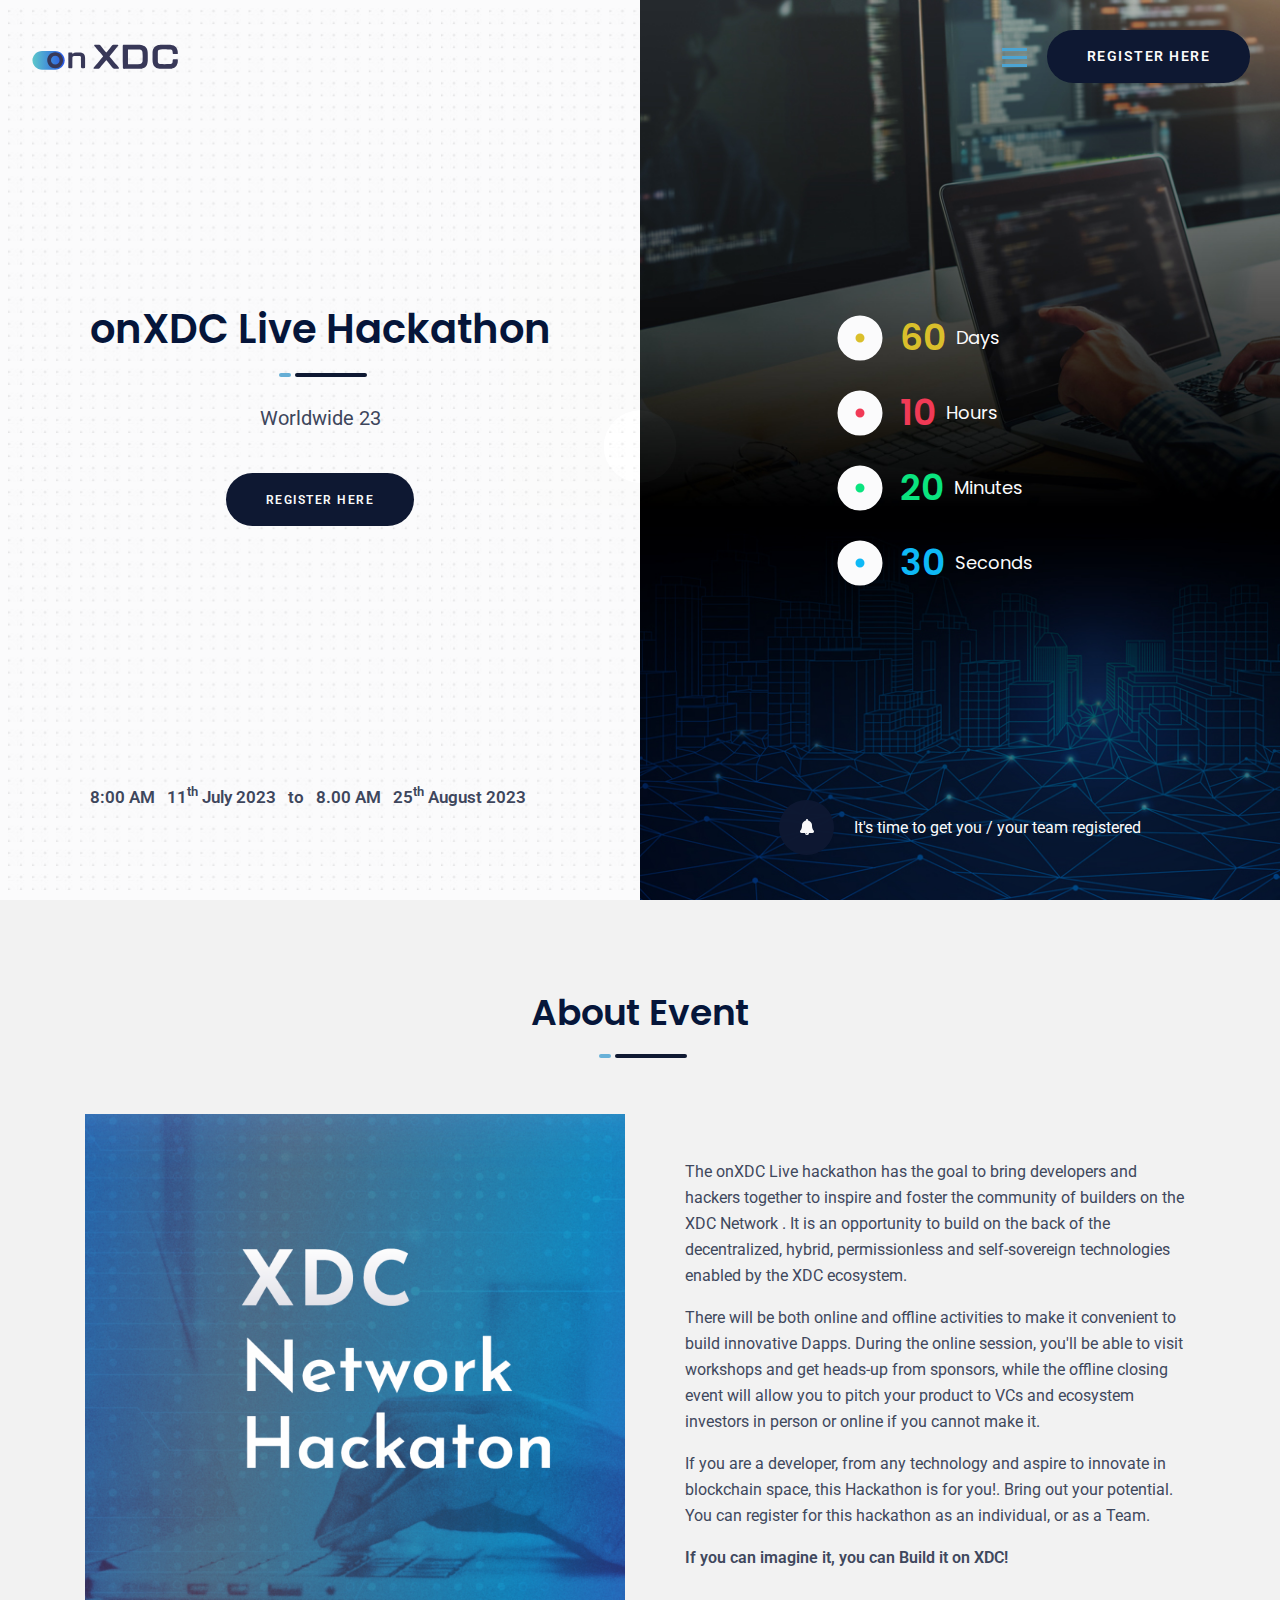
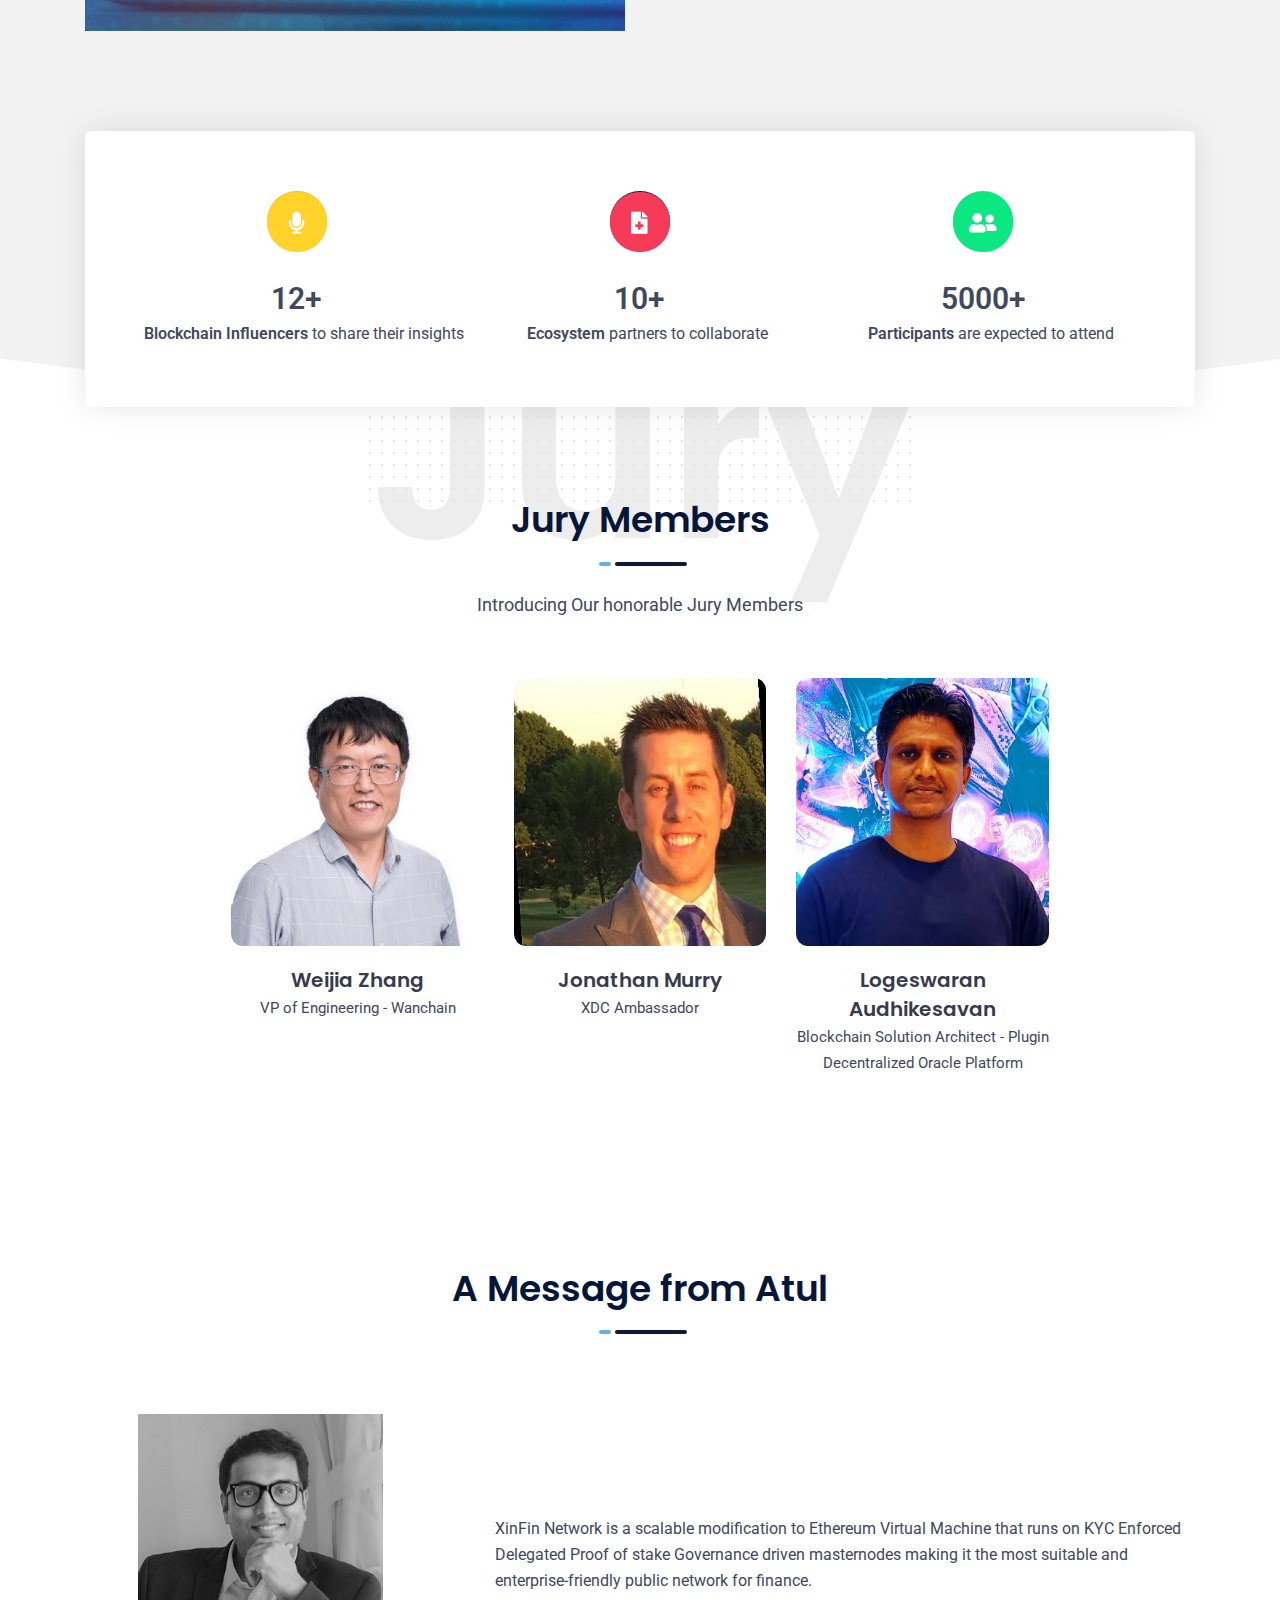
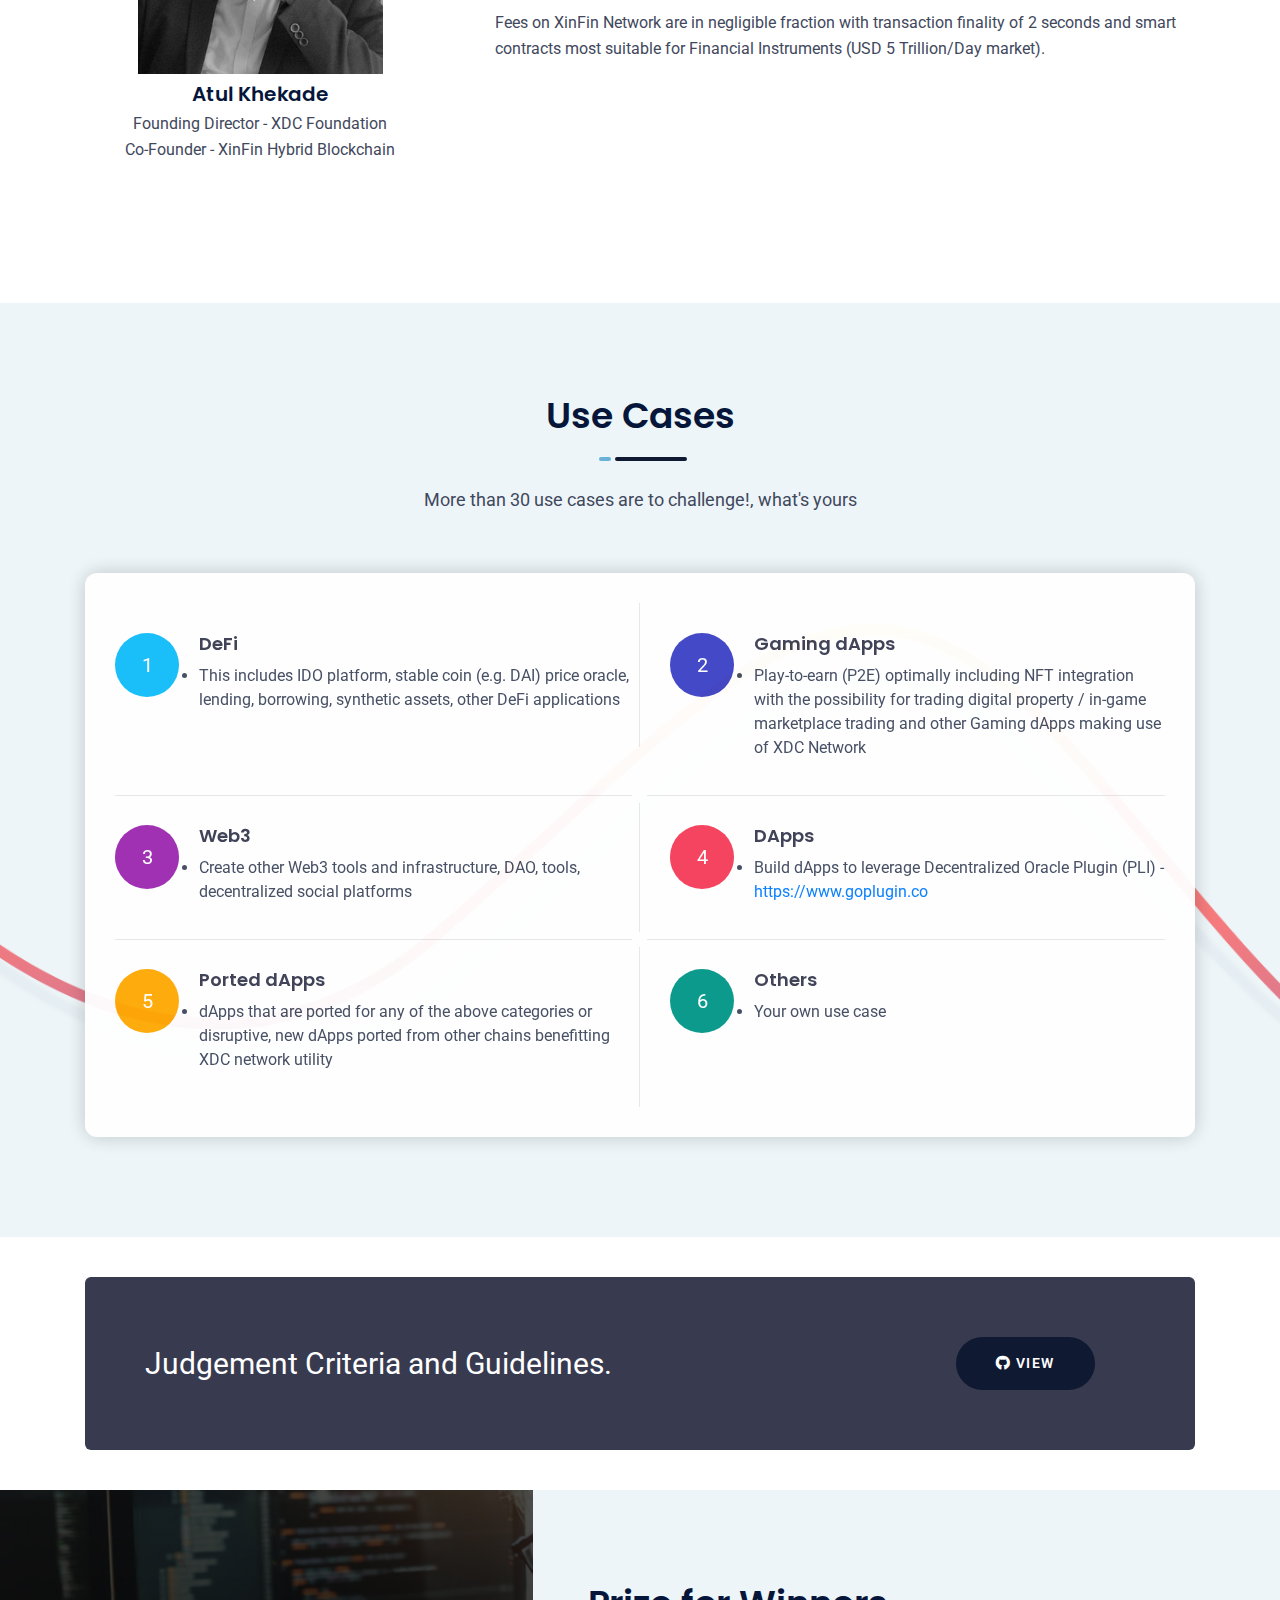
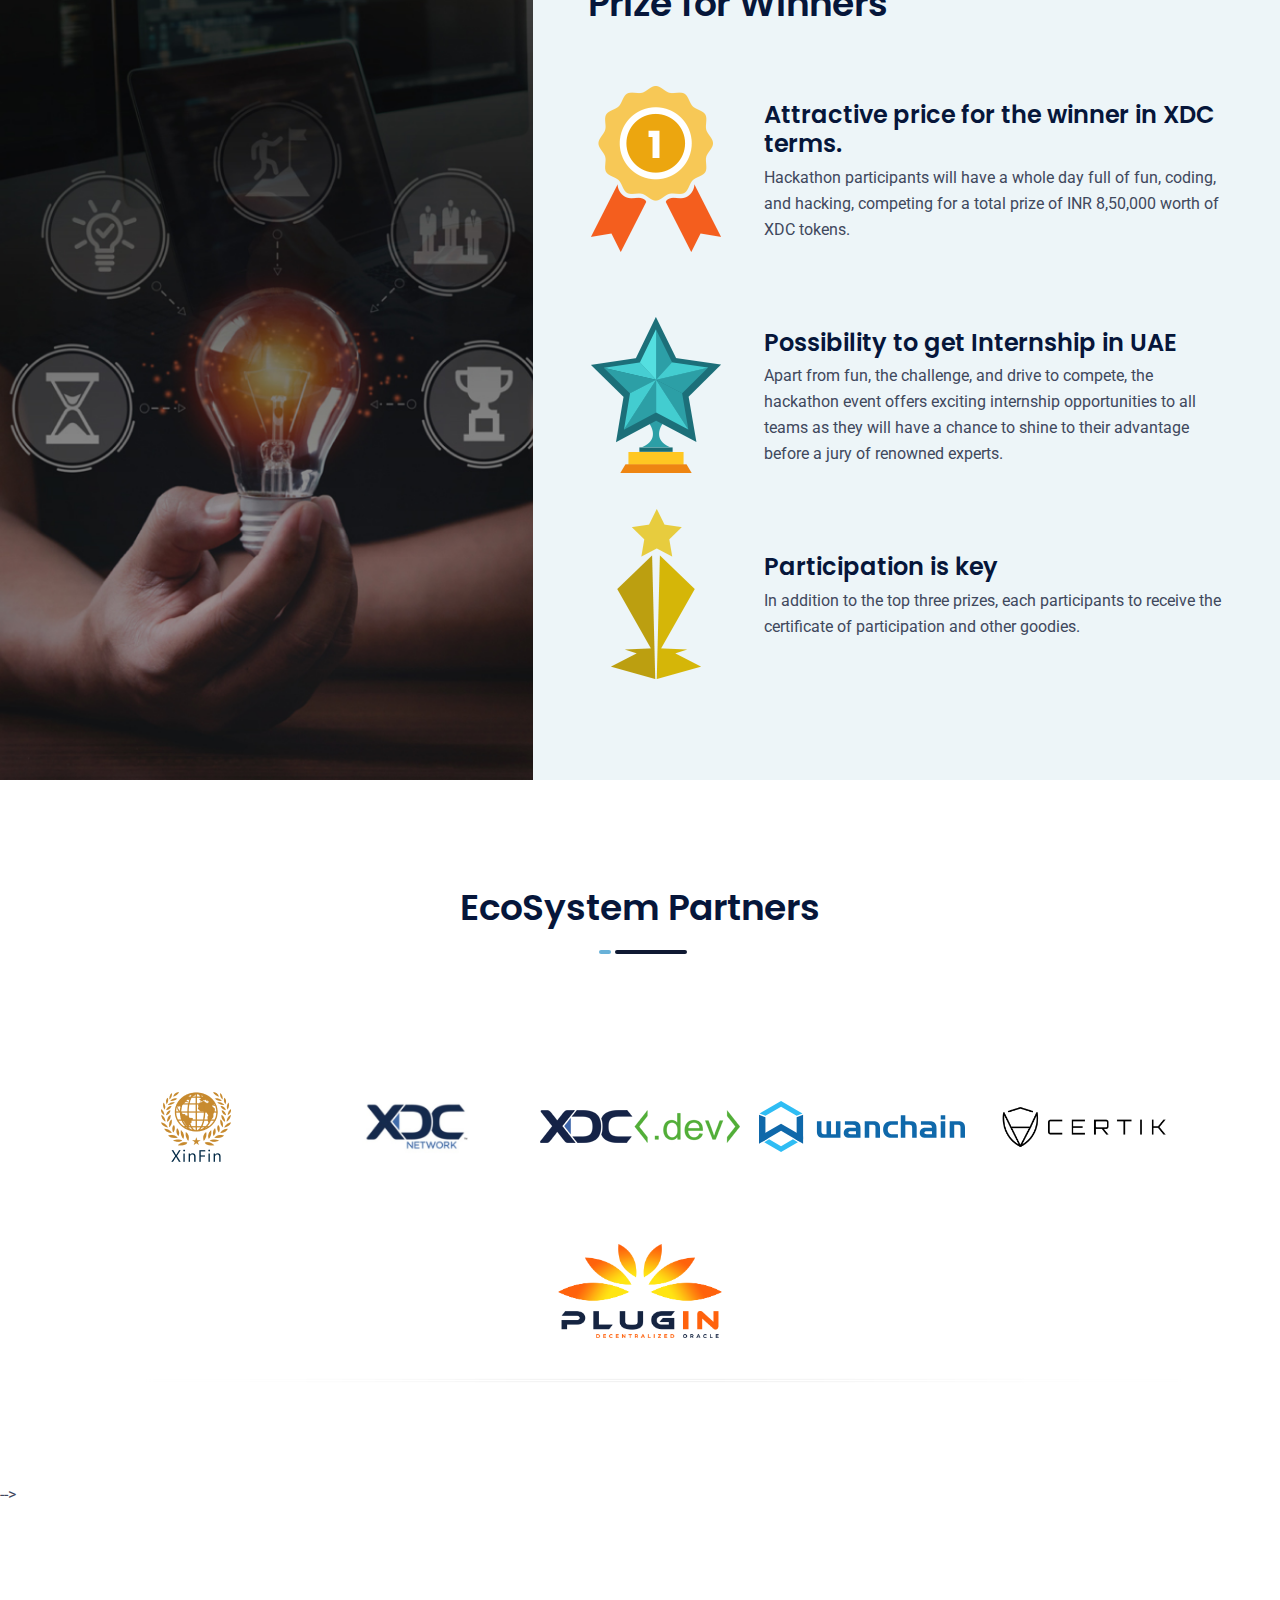
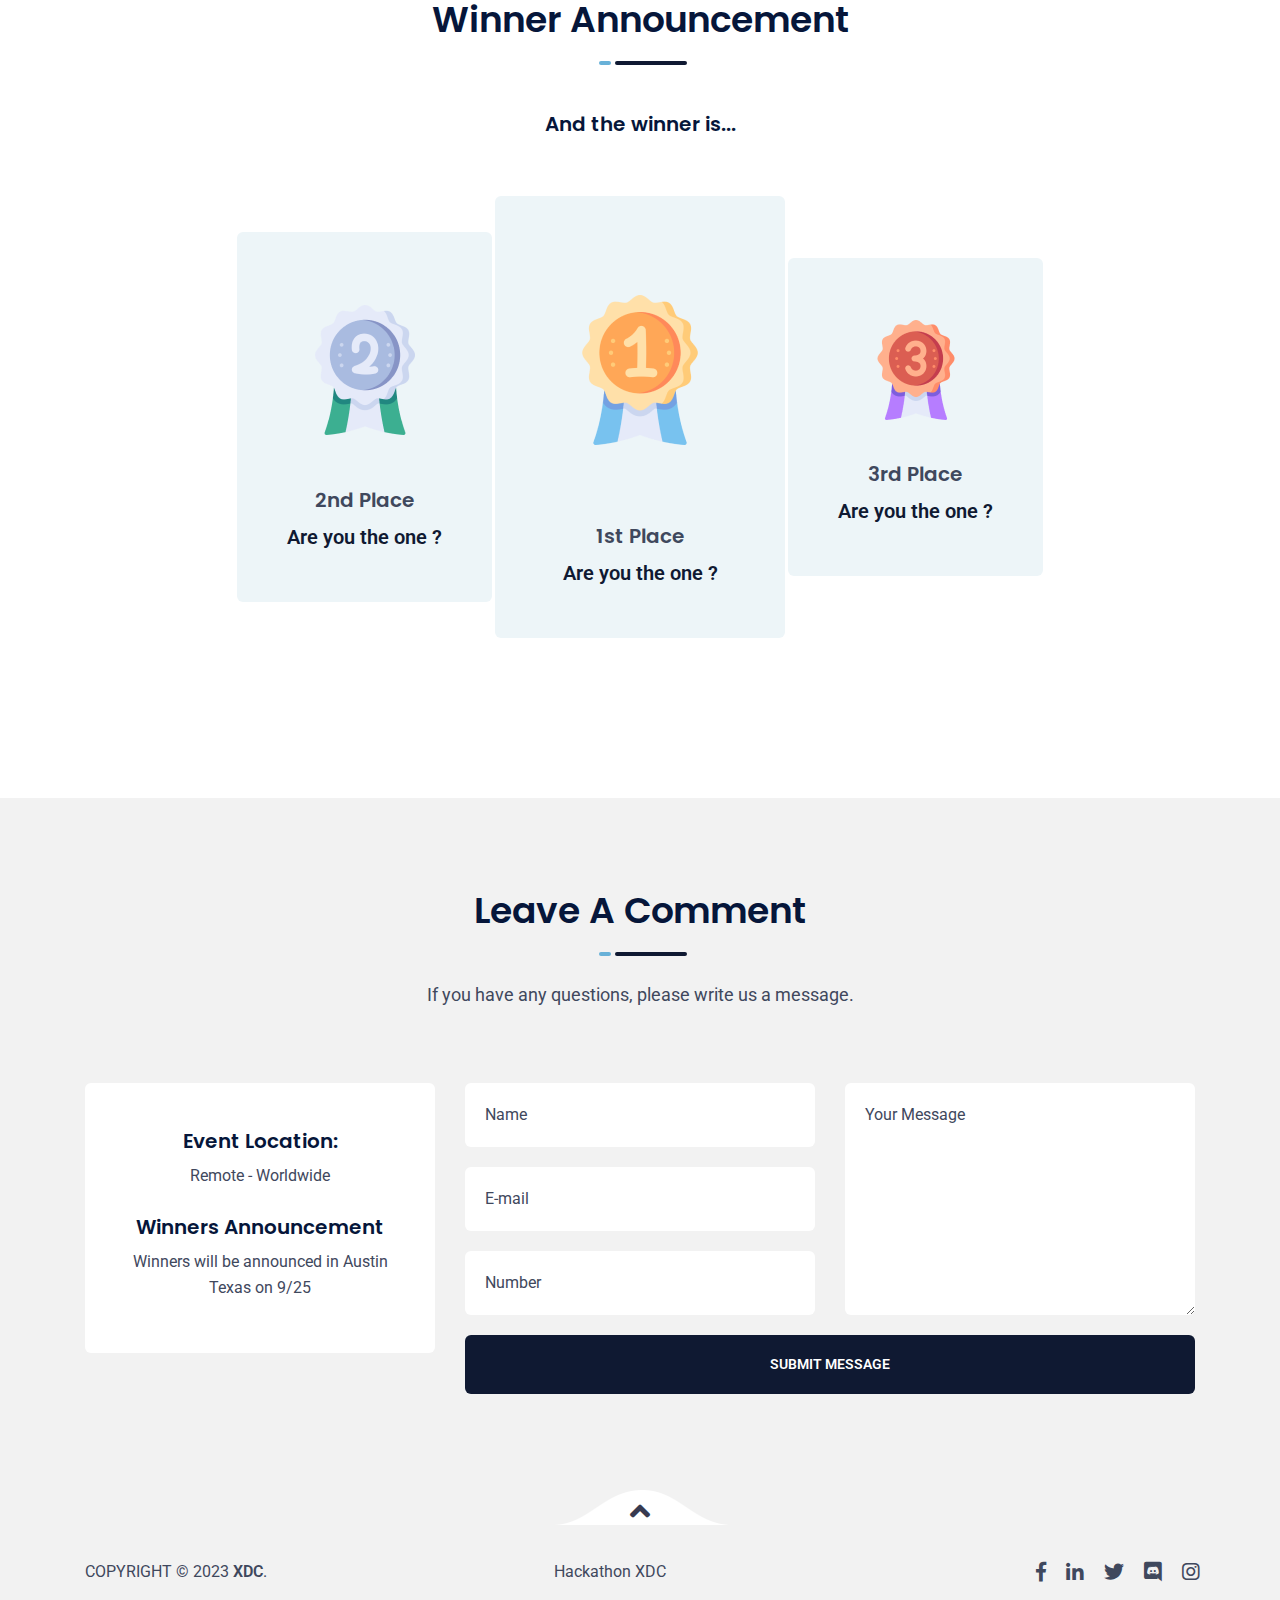
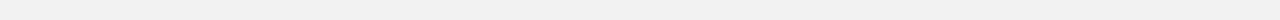
==== commit da0021fb: "updates" ====
--- a/index.html
+++ b/index.html
@@ -1,45 +1,49 @@
 <!DOCTYPE html>
 <html lang="en">
+
 <head>
-	<title>Event Ended</title>
-	<meta name="viewport" content="width=device-width, initial-scale=1.0">
-    <meta name="description" content="Objective of this hackathon is to invite all the blockchain enthusiasts, experts in the field to develop decentralized applications on XDC Network." />
+    <title>XDC Hackathon - 2023, Powered by XDC</title>
+    <meta name="viewport" content="width=device-width, initial-scale=1.0">
+    <meta name="description"
+        content="Objective of this hackathon is to invite all the blockchain enthusiasts, experts in the field to develop decentralized applications on XDC Network." />
     <meta name="keywords" content="Blockchain, Xinfin, XDC, PLI, Hackathon, Ecosystem, Hybrid Blockchain, Solidity" />
-    <meta name="author" content="" />
+    <meta name="author" content="PLI Blockathon - 2022, Powered by PLI & XDC" />
     <meta name="website" content="https://hackathon.goplugin.co" />
     <meta name="Version" content="v1.1.0" />
 
     <meta property="og:image" content="https://hackathon.goplugin.co/assets/images/og-image-1.png" />
     <meta property="og:type" content="website" />
-    <meta property="og:url" content="https://hackathon.goplugin.co"/>
-    <meta property="og:title" content="" />
-    <meta property="og:description" content="Objective of this hackathon is to invite all the blockchain enthusiasts, experts in the field to develop decentralized applications on XDC Network."/>
+    <meta property="og:url" content="https://hackathon.goplugin.co" />
+    <meta property="og:title" content="PLI Blockathon - 2022, Powered by PLI & XDC" />
+    <meta property="og:description"
+        content="Objective of this hackathon is to invite all the blockchain enthusiasts, experts in the field to develop decentralized applications on XDC Network." />
 
     <!-- Twitter Meta Tags -->
     <meta name="twitter:card" content="summary_large_image">
     <meta property="twitter:domain" content="hackathon.goplugin.co">
     <meta property="twitter:url" content="https://hackathon.goplugin.co/">
-    <meta name="twitter:title" content="">
-    <meta name="twitter:description" content="Objective of this hackathon is to invite all the blockchain enthusiasts, experts in the field to develop decentralized applications on XDC Network.">
+    <meta name="twitter:title" content="PLI Blockathon - 2022, Powered by PLI & XDC">
+    <meta name="twitter:description"
+        content="Objective of this hackathon is to invite all the blockchain enthusiasts, experts in the field to develop decentralized applications on XDC Network.">
     <meta name="twitter:image" content="https://hackathon.goplugin.co/assets/images/og-image-1.png">
-    
-
-    <link rel="shortcut icon" type="image/x-icon" href="assets/images/x-icon.png">
-	<link rel="stylesheet" type="text/css" href="assets/css/animate.css">
-	<link rel="stylesheet" type="text/css" href="assets/css/bootstrap.min.css">
-	<link rel="stylesheet" type="text/css" href="assets/css/all.min.css">
-	<link rel="stylesheet" type="text/css" href="assets/css/lightcase.css">
-	<link rel="stylesheet" type="text/css" href="assets/css/swiper.min.css">
-	<link rel="stylesheet" type="text/css" href="assets/css/style.css">
-	<link rel="stylesheet" type="text/css" href="assets/css/custom.css">
-
-	<script async src="https://www.googletagmanager.com/gtag/js?id=G-L70KTXRF58"></script>
-<script>
-    window.dataLayer = window.dataLayer || [];
-    function gtag(){dataLayer.push(arguments);}
-    gtag('js', new Date());
-    gtag('config', 'G-L70KTXRF58');
-</script>
+
+
+    <link rel="shortcut icon" type="image/x-icon" href="assets/images/onXDC_Logo_DARK.svg">
+    <link rel="stylesheet" type="text/css" href="assets/css/animate.css">
+    <link rel="stylesheet" type="text/css" href="assets/css/bootstrap.min.css">
+    <link rel="stylesheet" type="text/css" href="assets/css/all.min.css">
+    <link rel="stylesheet" type="text/css" href="assets/css/lightcase.css">
+    <link rel="stylesheet" type="text/css" href="assets/css/swiper.min.css">
+    <link rel="stylesheet" type="text/css" href="assets/css/style.css">
+    <link rel="stylesheet" type="text/css" href="assets/css/custom.css">
+
+    <script async src="https://www.googletagmanager.com/gtag/js?id=G-L70KTXRF58"></script>
+    <script>
+        window.dataLayer = window.dataLayer || [];
+        function gtag() { dataLayer.push(arguments); }
+        gtag('js', new Date());
+        gtag('config', 'G-L70KTXRF58');
+    </script>
 
 </head>
 
@@ -53,53 +57,1235 @@
             </div>
         </div>
     </div>
-	<!-- preloader ending here -->
-	
-	<!-- mobile-nav section start here -->
+    <!-- preloader ending here -->
+
+    <!-- mobile-nav section start here -->
     <div class="mobile-menu style-2">
         <nav class="mobile-header primary-menu">
             <div class="header-logo">
-                <a href="index.html" class="logo"><img src="assets/images/logo.png" alt="logo"></a>
-            </div>
-          
+                <a href="index-pliblockathon.html" class="logo"><img width="150px"
+                        src="assets/images/onXDC_Logo_DARK.svg" alt="logo"></a>
+                      
+            </div>
+            <!-- <img width="5%"
+            src="assets/images/WAN logo circular.svg" alt="logo"> -->
+            <div class="header-menu">
+                <div class="header-bar" id="open-button">
+                    <span></span>
+                    <span></span>
+                    <span></span>
+                </div>
+                <a target="blank" href="#" class="btn-defult">Register Here</a>
+            </div>
         </nav>
-    
+        <div class="menu-wrap">
+            <div class="morph-shape" id="morph-shape" data-morph-open="M-1,0h101c0,0,0-1,0,395c0,404,0,405,0,405H-1V0z">
+                <svg xmlns="http://www.w3.org/2000/svg" width="100%" height="100%" viewBox="0 0 100 800"
+                    preserveAspectRatio="none">
+                    <path d="M-1,0h101c0,0-97.833,153.603-97.833,396.167C2.167,627.579,100,800,100,800H-1V0z" />
+                </svg>
+            </div>
+            <nav class="menu">
+                <div class="mobile-menu-area">
+                    <div class="mobile-menu-area-inner" id="scrollbar">
+                        <div class="header-bar m-menu-bar">
+                            <a href="index-pliblockathon.html" class="logo"><img src="assets/images/logo.png"
+                                    alt="logo"></a>
+                            <div class="close-button" id="close-button"></div>
+                        </div>
+                        <ul class="m-menu">
+                            <li><a href="index-pliblockathon.html">Home</a></li>
+                            <li><a href="#about">About</a></li>
+                            <!-- <li><a href="#speaker">Speaker</a></li> -->
+                            <!-- <li><a href="#event">Events</a></li> -->
+                            <li><a href="#sponser">Sponsors</a></li>
+                            <!-- <li><a href="#venue">Venue</a></li> -->
+                            <li><a href="#contact">Contact</a></li>
+                        </ul>
+                        <ul class="social-link-list d-flex flex-wrap">
+                            <li><a href="https://facebook.com/PluginPLI" target="_blank" class="facebook"><i
+                                        class=" fab fa-facebook-f"></i></a></li>
+                            <li><a href="https://www.twitter.com/goplugin" target="_blank" class="twitter-sm"><i
+                                        class="fab fa-twitter"></i></a></li>
+                            <li><a href="https://www.linkedin.com/company/goplugin" target="_blank" class="linkedin"><i
+                                        class="fab fa-linkedin-in"></i></a></li>
+                            <li><a href="https://discord.gg/4ATypYHudd" target="_blank" class="instagram"><i
+                                        class="fab fa-discord"></i></a></li>
+                            <li><a href="https://instagram.com/pluginpli?igshid=YmMyMTA2M2Y=" target="_blank"
+                                    class="google"><i class="fab fa-instagram"></i></a></li>
+                        </ul>
+                    </div>
+                </div>
+            </nav>
+        </div>
     </div>
-	<!-- mobile-nav section ending here -->
-
-	<!-- banner section start here -->
-	<section class="banner-section hidden">
-		<div class="container-fluid">
-			<div class="row">
-				<div class="col-xl-12">
-					<div class="row">
-						<div class="banner-left banner" style="background-image: url(assets/images/banner/01.jpg)">
-							<div class="banner-lc">
-								<div class="banner-left-content">
-									
-									<h2 class="home-font-left text-center">Event has ended.</h2>
-                                    <p>Check out the below links about our existing hackathon</p>
-									<div class="text-center">
-                                        <a href="index-pliblockathon.html" target="blank" class="btn-defult text-center"> 
-                                            <span class="btn-register">PLI Blockathon</span>
-                                        </a>
-                                        <a href="index-dubai.html" target="blank" class="btn-defult text-center"> 
-                                            <span class="btn-register">Hackathon UAE</span>
-                                        </a>
-                                                                          
+    <!-- mobile-nav section ending here -->
+
+    <!-- banner section start here -->
+    <section class="banner-section hidden">
+        <div class="container-fluid">
+            <div class="row">
+                <div class="col-xl-6">
+                    <div class="row">
+                        <div class="banner-left banner" style="background-image: url(assets/images/banner/01.jpg)">
+                            <div class="banner-lc">
+                                <div class="banner-left-content">
+                                    <div class="section-header wow fadeInDown" data-wow-duration="1s"
+                                        data-wow-delay=".1s">
+                                        <h2>onXDC Live Hackathon</h2>
+                                        <div class="text-center">
+                                            <span style="align-content: center;" class="powered-by">Worldwide 23</span>
+                                        </div>
+                                        <div class="text-center">
+                                            <a href="https://plugin.devpost.com/" target="blank"
+                                                class="btn-defult text-center"> <span class="btn-register">Register
+                                                    Here</span>
+                                            </a>
+                                        </div>
+
+
                                     </div>
-                                    
-									
-								</div>
-						
-							</div>
-						</div>
-					</div>
-				</div>
-				
-			</div>
-		</div>
-	</section>
+                                    <!-- <h2 class="home-font-left">PLI Blockathon India '22 <br/><span style="align-content: center;" class="powered-by">Worldwide 23</span></h2> -->
+
+                                    <!-- <img src="assets/images/pliblockathon.png" alt="sponsor"> -->
+
+
+
+                                </div>
+                                <div class="banner-lc-bottom text-center">
+                                    <!-- <span>September 22<sup>nd</sup> & 23<sup>rd</sup>  <span>at</span> 8:00 am to 10.00 pm</span> -->
+
+                                    <span>8:00 AM &nbsp; 11<sup>th</sup> July 2023 &nbsp; to &nbsp; 8.00 AM &nbsp;
+                                        25<sup>th</sup> August 2023</span>
+                                </div>
+                            </div>
+                        </div>
+                    </div>
+                </div>
+                <div class="col-xl-6">
+                    <div class="row">
+                        <div class="banner-right banner" style="background-image: url(assets/images/home-img.jpg)">
+                            <div class="banner-right-content">
+                                <div id="countdown" class="countdown count-down" data-date="July 11, 2023 8:00:00">
+                                    <div class="clock-list">
+                                        <div class="clock-days clock-df">
+                                            <div class="bgLayer">
+                                                <div class="topLayer"></div>
+                                                <canvas class="canvas_days" width="110" height="110">
+                                                </canvas>
+                                            </div>
+                                            <div class="text">
+                                                <span class="val days">60</span>
+                                                <span class="time-text">Days</span>
+                                            </div>
+                                        </div>
+                                    </div>
+                                    <div class="clock-list">
+                                        <div class="clock-hours clock-df">
+                                            <div class="bgLayer">
+                                                <div class="topLayer"></div>
+                                                <canvas class="canvas_hours" width="110" height="110">
+                                                </canvas>
+                                            </div>
+                                            <div class="text">
+                                                <span class="val hours">10</span>
+                                                <span class="time-text">Hours</span>
+                                            </div>
+                                        </div>
+                                    </div>
+                                    <div class="clock-list">
+                                        <div class="clock-minutes clock-df">
+                                            <div class="bgLayer">
+                                                <div class="topLayer"></div>
+                                                <canvas class="canvas_minutes" width="110" height="110">
+                                                </canvas>
+                                            </div>
+                                            <div class="text">
+                                                <span class="val minutes">20</span>
+                                                <span class="time-text">Minutes</span>
+                                            </div>
+                                        </div>
+                                    </div>
+                                    <div class="clock-list">
+                                        <div class="clock-seconds clock-df">
+                                            <div class="bgLayer">
+                                                <div class="topLayer"></div>
+                                                <canvas class="canvas_seconds" width="110" height="110">
+                                                </canvas>
+                                            </div>
+                                            <div class="text">
+                                                <span class="val seconds">30</span>
+                                                <span class="time-text">Seconds</span>
+                                            </div>
+                                        </div>
+                                    </div>
+                                </div>
+                            </div>
+                            <div class="banner-rc-bottom">
+                                <div class="banner-rcb-icon pulse">
+                                    <i class="fa fa-bell"></i>
+                                </div>
+                                <p>It's time to get you / your team registered</p>
+                            </div>
+                        </div>
+                    </div>
+                </div>
+            </div>
+        </div>
+    </section>
+    <!-- banner section ending here -->
+
+    <!-- about section ending here -->
+
+    <section id="about" class="about-section style-1 padding-tb"
+        style="background-image: url(assets/images/about/bg.png)">
+        <div class="container container-1310">
+            <div class="section-header wow fadeInDown" data-wow-duration="1s" data-wow-delay=".1s">
+                <h2>About Event</h2>
+
+            </div>
+            <div class="row align-items-center">
+                <div class="col-lg-6">
+                    <div class="format-video wow fadeInLeft" data-wow-duration="1s" data-wow-delay=".3s">
+                        <img src="assets/images/Screen Shot 2023-05-15 at 11.18.33 AM.png" alt="about">
+
+                    </div>
+                </div>
+                <div class="col-lg-6">
+                    <div class="about-content wow fadeInDown" data-wow-duration="1s" data-wow-delay=".1s">
+                        <div class="about-contant-inner">
+
+                            <!-- <h2>A global event for IT developers</h2> -->
+
+
+                            <p>The onXDC Live hackathon has the goal to bring developers and hackers together to inspire
+                                and foster the community of builders on the XDC Network . It is an opportunity to build
+                                on the back of the decentralized, hybrid, permissionless and self-sovereign technologies
+                                enabled by the XDC ecosystem.
+
+                            </p>
+                            <p>
+                                There will be both online and offline activities to make it convenient to build
+                                innovative Dapps. During the online session, you'll be able to visit workshops and get
+                                heads-up from sponsors, while the offline closing event will allow you to pitch your
+                                product to VCs and ecosystem investors in person or online if you cannot make it.</p>
+
+                            <p>
+                                If you are a developer, from any technology and aspire to innovate in blockchain space,
+                                this Hackathon is for you!. Bring out your potential.
+                                You can register for this hackathon as an individual, or as a Team.
+                            </p>
+                            <p>
+                                <b>If you can imagine it, you can Build it on XDC!</b>
+                            </p>
+
+                        </div>
+                    </div>
+                </div>
+            </div>
+            <div class="about-counter feature-rsb d-md-flex">
+                <div class="rsb-list wow fadeInUp" data-wow-duration="1s" data-wow-delay=".1s">
+                    <div class="rsb-icon"><img src="assets/images/counter-up/01.png" alt="counter-up"></div>
+                    <span class="counter">12</span><span class="plus-icon">+</span>
+                    <p><span>Blockchain Influencers</span> to share their insights</p>
+                </div>
+                <div class="rsb-list wow fadeInUp" data-wow-duration="1s" data-wow-delay=".3s">
+                    <div class="rsb-icon"><img src="assets/images/counter-up/02.png" alt="counter-up"></div>
+                    <span class="counter">10</span><span class="plus-icon">+</span>
+                    <p><span>Ecosystem</span> partners to collaborate</p>
+                </div>
+                <div class="rsb-list wow fadeInUp" data-wow-duration="1s" data-wow-delay=".6s">
+                    <div class="rsb-icon"><img src="assets/images/counter-up/03.png" alt="counter-up"></div>
+                    <span class="counter">5000</span><span class="plus-icon">+</span>
+                    <p><span>Participants</span> are expected to attend</p>
+                </div>
+            </div>
+        </div>
+    </section>
+    <!-- about section ending here -->
+
+    <!-- speaker section start here -->
+
+    <section id="jurymember" class="speaker-section style-1 style-2 padding-tb">
+        <div class="container container-1310">
+            <div class="absolute-text">Jury</div>
+            <div class="section-header wow fadeInDown" data-wow-duration="1s" data-wow-delay=".1s">
+                <h2>Jury Members</h2>
+                <p>Introducing Our honorable Jury Members</p>
+            </div>
+            <div class="section-wrapper d-flex flex-wrap justify-content-lg-center">
+                <div class="speaker-item wow fadeInUp" data-wow-duration="1s" data-wow-delay=".3s">
+                    <div class="speaker-item-inner">
+                        <div class="item-thumb">
+                            <img src="assets/images/speaker/Weija.jpg" alt="speaker image">
+                            <div class="item-overlay"></div>
+                            <div class="social-profile">
+                                <div class="icon facebook">
+                                    <a target="_blank" href="https://www.linkedin.com/in/weijia-zhang-013b84153/"><i
+                                            class="fab fa-linkedin-in"></i></a>
+                                </div>
+
+                            </div>
+                        </div>
+                        <div class="item-content">
+                            <p class="name">Weijia Zhang
+                            </p>
+                            <p>VP of Engineering - Wanchain</p>
+                        </div>
+                    </div>
+                </div>
+                <div class="speaker-item wow fadeInUp" data-wow-duration="1s" data-wow-delay=".3s">
+                    <div class="speaker-item-inner">
+                        <div class="item-thumb">
+                            <img src="assets/images/speaker/jonathan.jpeg" alt="speaker image">
+                            <div class="item-overlay"></div>
+                            <div class="social-profile">
+                                <div class="icon facebook">
+                                    <a target="_blank" href="https://www.linkedin.com/in/jonathanpmurray/"><i
+                                            class="fab fa-linkedin-in"></i></a>
+                                </div>
+
+                            </div>
+                        </div>
+                        <div class="item-content">
+                            <p class="name">Jonathan Murry
+                            </p>
+                            <p>XDC Ambassador</p>
+                        </div>
+                    </div>
+                </div>
+                <div class="speaker-item wow fadeInUp" data-wow-duration="1s" data-wow-delay=".3s">
+                    <div class="speaker-item-inner">
+                        <div class="item-thumb">
+                            <img src="assets/images/speaker/15.png" alt="speaker image">
+                            <div class="item-overlay"></div>
+                            <div class="social-profile">
+                                <div class="icon facebook">
+                                    <a target="_blank" href="https://www.linkedin.com/in/logeswaran-audhikesavan/"><i
+                                            class="fab fa-linkedin-in"></i></a>
+                                </div>
+
+                            </div>
+                        </div>
+                        <div class="item-content">
+                            <p class="name">Logeswaran Audhikesavan
+                            </p>
+                            <p>Blockchain Solution Architect - Plugin Decentralized Oracle Platform </p>
+                        </div>
+                    </div>
+                </div>
+
+            </div>
+        </div>
+    </section>
+    <!-- speaker section ending here -->
+    <section class="about-section style-1 padding-tb">
+        <div class="container container-1310">
+            <div class="section-header wow fadeInDown" data-wow-duration="1s" data-wow-delay=".1s">
+                <h2>A Message from Atul</h2>
+
+            </div>
+            <div class="row align-items-center">
+
+                <div class="col-lg-4 py-4">
+                    <div class=" text-center wow fadeInLeft" data-wow-duration="1s" data-wow-delay=".3s">
+                        <img src="assets/images/Atul.jpg" alt="about" style="width:70%">
+                        <h5 class="mt-2">Atul Khekade </h5>
+                        <p> Founding Director - XDC Foundation<br />
+                            Co-Founder - XinFin Hybrid Blockchain<br />
+                        </p>
+
+                    </div>
+                </div>
+                <div class="col-lg-8">
+
+
+                    <div class="about-content wow fadeInDown" data-wow-duration="1s" data-wow-delay=".1s">
+                        <div class="about-contant-inner">
+
+
+                            <p>XinFin Network is a scalable modification to Ethereum Virtual Machine that runs on KYC
+                                Enforced Delegated Proof of stake Governance driven masternodes making it the most
+                                suitable and enterprise-friendly public network for finance. </p>
+                            <p>
+                                Fees on XinFin Network are
+                                in negligible fraction with transaction finality of 2 seconds and smart contracts most
+                                suitable for Financial Instruments (USD 5 Trillion/Day market).
+                            </p>
+                            <!-- <p>At the Hackathon you will get a chance to "meet and greet" Investors and propose your Blockchain ideas for seed funding!  
+                            </p> -->
+                            <!-- <h5>About Plugin</h5>
+                            <p>Plugin (PLI), a Secure, Scalable Decentralized Oracle Platform, provides cost-effective
+                                solutions to any smart contract, which runs on XDC Network. Pugin enables smart contract
+                                to connect with the real-time world and the data that it receives from the data feed
+                                partners, is trustable by maintaining a high degree of security. Off-chain computation
+                                takes care of receiving a feed from multiple providers and aggregates the same.
+                            </p>
+                            <p>Please click on <a href="http://goplugin.co" class="text-primary">goplugin.co</a> for
+                                more info.</p> -->
+
+                        </div>
+                    </div>
+                </div>
+            </div>
+
+        </div>
+    </section>
+
+    <!-- event schedule section start here -->
+    <!-- <section id="event" class="event-schedule style-2 bg-ash padding-tb">
+        <div class="container container-1310">
+            <div class="section-header wow fadeInDown" data-wow-duration="1s" data-wow-delay=".1s">
+                <p>A day filled with fun & ideation</p>
+                <h2>Event Schedule</h2>
+            </div>
+            <div class="section-wrapper row">
+                <div class="col-12 col-lg-6">
+                    <div class="am">
+                        <div class="schedule-title wow fadeInLeft" data-wow-duration="1s" data-wow-delay=".1s">
+                            <h6>September 22<sup>nd</sup><span> Schedule</span></h6>
+                        </div>
+                        <ul class="schedule-content">
+                            <li class="schedule-list wow fadeInLeft" data-wow-duration="1s" data-wow-delay=".1s">
+                                <div class="time">08:00 AM</div>
+                                <div class="esto"></div>
+                                <div class="details">Registration</div>
+                            </li>
+                            <li class="schedule-list wow fadeInLeft" data-wow-duration="1s" data-wow-delay=".1s">
+                                <div class="time">08.15 AM</div>
+                                <div class="esto"></div>
+                                <div class="details">Breakfast</div>
+                            </li>
+                            <li class="schedule-list wow fadeInLeft" data-wow-duration="1s" data-wow-delay=".2s">
+                                <div class="time">09.30 AM</div>
+                                <div class="esto"></div>
+                                <div class="details">Welcome Address & Honoring of Guests</div>
+                            </li>
+                            <li class="schedule-list wow fadeInLeft" data-wow-duration="1s" data-wow-delay=".3s">
+                                <div class="time">09.45 AM</div>
+                                <div class="esto"></div>
+                                <div class="details">Inauguration Ceremony</div>
+                            </li>
+
+                            <li class="schedule-list wow fadeInLeft" data-wow-duration="1s" data-wow-delay=".4s">
+                                <div class="time">10.00 AM</div>
+                                <div class="esto"></div>
+                                <div class="details">
+                                    Speaker Slot
+                                </div>
+                            </li>
+                            <li class="schedule-list wow fadeInLeft" data-wow-duration="1s" data-wow-delay=".5s">
+                                <div class="time">10.15 AM</div>
+                                <div class="esto"></div>
+                                <div class="details">
+                                    Participants Meet & Greet<br />
+                                    Networking - Listen to other's idea<br />
+                                    Individual entry, Team Building<br />
+                                    Sit at your desk (labeled) <br />
+                                </div>
+                            </li>
+                            <li class="schedule-list wow fadeInLeft" data-wow-duration="1s" data-wow-delay=".5s">
+                                <div class="time">10.30 AM</div>
+                                <div class="esto"></div>
+                                <div class="details">
+                                    Workshop by Plugin
+                                </div>
+                            </li>
+                            </li>
+                            <li class="schedule-list wow fadeInLeft" data-wow-duration="1s" data-wow-delay=".5s">
+                                <div class="time">11.00 AM</div>
+                                <div class="esto"></div>
+                                <div class="details">
+                                    Chief Guests
+                                </div>
+                            </li>
+                            </li>
+                            <li class="schedule-list wow fadeInLeft" data-wow-duration="1s" data-wow-delay=".5s">
+                                <div class="time">11.30 AM</div>
+                                <div class="esto"></div>
+                                <div class="details">
+                                    Tea / Coffee Break / Refreshments
+                                </div>
+                            </li>
+                            <li class="schedule-list wow fadeInLeft" data-wow-duration="1s" data-wow-delay=".5s">
+                                <div class="time">11.45 AM</div>
+                                <div class="esto"></div>
+                                <div class="details">
+                                    Hackathon Starts
+                                </div>
+                            </li>
+                            <li class="schedule-list wow fadeInLeft" data-wow-duration="1s" data-wow-delay=".5s">
+                                <div class="time">12.00 AM</div>
+                                <div class="esto"></div>
+                                <div class="details">
+                                    Guest Speaker Slot
+                                </div>
+                            </li>
+                            <li class="schedule-list wow fadeInLeft" data-wow-duration="1s" data-wow-delay=".5s">
+                                <div class="time">01.30 PM</div>
+                                <div class="esto"></div>
+                                <div class="details">
+                                    Lunch
+                                </div>
+                            </li>
+                            <li class="schedule-list wow fadeInLeft" data-wow-duration="1s" data-wow-delay=".5s">
+                                <div class="time">02.30 PM</div>
+                                <div class="esto"></div>
+                                <div class="details">
+                                    Guest Speaker
+                                </div>
+                            </li>
+                            <li class="schedule-list wow fadeInLeft" data-wow-duration="1s" data-wow-delay=".5s">
+                                <div class="time">02.45 PM</div>
+                                <div class="esto"></div>
+                                <div class="details">
+                                    Some fun activities during Hackathon to Win spot Prizes & Surprise Goodies Take a
+                                    Selfie / Groupie & tag your picture in Plugin Twitter Handle @GoPlugin with
+                                    following hashtags #FLYOUTOFTHEBOX #PLIBLOCKATHON #XDC #PLUGIN #PLI
+
+                                </div>
+                            </li>
+                            <li class="schedule-list wow fadeInLeft" data-wow-duration="1s" data-wow-delay=".5s">
+                                <div class="time">03.00 PM</div>
+                                <div class="esto"></div>
+                                <div class="details">
+                                    A bit of Brouhaha <br />
+                                    Time check<br />
+                                    Cheer Up<br />
+                                    Explore<br />
+                                    Ask for help<br />
+                                </div>
+                            </li>
+                            <li class="schedule-list wow fadeInLeft" data-wow-duration="1s" data-wow-delay=".5s">
+                                <div class="time">04.00 PM</div>
+                                <div class="esto"></div>
+                                <div class="details">
+                                    Tea/Coffee break
+                                </div>
+                            </li>
+                            <li class="schedule-list wow fadeInLeft" data-wow-duration="1s" data-wow-delay=".5s">
+                                <div class="time">04.30 PM</div>
+                                <div class="esto"></div>
+                                <div class="details">
+                                    Guest Speaker
+                                </div>
+                            </li>
+                            <li class="schedule-list wow fadeInLeft" data-wow-duration="1s" data-wow-delay=".5s">
+                                <div class="time">07.30 PM</div>
+                                <div class="esto"></div>
+                                <div class="details">
+                                    Guest Speaker
+                                </div>
+                            </li>
+                            <li class="schedule-list wow fadeInLeft" data-wow-duration="1s" data-wow-delay=".5s">
+                                <div class="time">07.45 PM</div>
+                                <div class="esto"></div>
+                                <div class="details">
+                                    Some fun activities during Hackathon to Win spot Prizes & Surprise Goodies Take a
+                                    Selfie / Groupie & tag your picture in Plugin Twitter Handle @GoPlugin with
+                                    following hashtags #FLYOUTOFTHEBOX #PLIBLOCKATHON #XDC #PLUGIN #PLI
+
+                                </div>
+                            </li>
+                            <li class="schedule-list wow fadeInLeft" data-wow-duration="1s" data-wow-delay=".5s">
+                                <div class="time">08.00 PM</div>
+                                <div class="esto"></div>
+                                <div class="details">
+                                    Dinner
+                                </div>
+                            </li>
+                            <li class="schedule-list wow fadeInLeft" data-wow-duration="1s" data-wow-delay=".5s">
+                                <div class="time">09.00 PM</div>
+                                <div class="esto"></div>
+                                <div class="details">
+                                    Continue to Hustle
+                                </div>
+                            </li>
+                        </ul>
+                    </div>
+                </div>
+                <div class="col-12 col-lg-6">
+                    <div class="pm">
+                        <div class="schedule-title wow fadeInDown" data-wow-duration="1s" data-wow-delay=".1s">
+                            <h6>September 23<sup>rd</sup><span> Schedule</span></h6>
+                        </div>
+                        <ul class="schedule-content">
+                            <li class="schedule-list wow fadeInLeft" data-wow-duration="1s" data-wow-delay=".1s">
+                                <div class="time">08.00 AM</div>
+                                <div class="esto"></div>
+                                <div class="details">Breakfast</div>
+                            </li>
+                            <li class="schedule-list wow fadeInLeft" data-wow-duration="1s" data-wow-delay=".1s">
+                                <div class="time">09.00 AM</div>
+                                <div class="esto"></div>
+                                <div class="details">Guest Speaker</div>
+                            </li>
+                            <li class="schedule-list wow fadeInLeft" data-wow-duration="1s" data-wow-delay=".1s">
+                                <div class="time">09.30 AM</div>
+                                <div class="esto"></div>
+                                <div class="details">Time Check <br />
+                                    Time to create Github Repositories & push the code
+                                    Start preparing the presentations <br />
+
+                                </div>
+                            </li>
+                            <li class="schedule-list wow fadeInLeft" data-wow-duration="1s" data-wow-delay=".1s">
+                                <div class="time">10.45 AM</div>
+                                <div class="esto"></div>
+                                <div class="details">Tea / Coffee Break / Refreshments</div>
+                            </li>
+                            <li class="schedule-list wow fadeInLeft" data-wow-duration="1s" data-wow-delay=".1s">
+                                <div class="time">11.00 AM</div>
+                                <div class="esto"></div>
+                                <div class="details">Guest Speaker</div>
+                            </li>
+                            <li class="schedule-list wow fadeInLeft" data-wow-duration="1s" data-wow-delay=".1s">
+                                <div class="time">12.00 PM</div>
+                                <div class="esto"></div>
+                                <div class="details">Guest Speaker</div>
+                            </li>
+                            <li class="schedule-list wow fadeInLeft" data-wow-duration="1s" data-wow-delay=".1s">
+                                <div class="time">01.30 PM</div>
+                                <div class="esto"></div>
+                                <div class="details">Lunch</div>
+                            </li>
+                            <li class="schedule-list wow fadeInLeft" data-wow-duration="1s" data-wow-delay=".5s">
+                                <div class="time">02.30 PM</div>
+                                <div class="esto"></div>
+                                <div class="details">
+                                    Some fun activities during Hackathon to Win spot Prizes & Surprise Goodies Take a
+                                    Selfie / Groupie & tag your picture in Plugin Twitter Handle @GoPlugin with
+                                    following hashtags #FLYOUTOFTHEBOX #PLIBLOCKATHON #XDC #PLUGIN #PLI
+                                </div>
+                            </li>
+                            <li class="schedule-list wow fadeInLeft" data-wow-duration="1s" data-wow-delay=".5s">
+                                <div class="time">03.00 PM</div>
+                                <div class="esto"></div>
+                                <div class="details">
+                                    Time Check <br />
+                                    Time to create Github Repositories & push the code
+                                    Start preparing the presentations
+
+                                </div>
+                            </li>
+                            <li class="schedule-list wow fadeInLeft" data-wow-duration="1s" data-wow-delay=".5s">
+                                <div class="time">04.00 PM</div>
+                                <div class="esto"></div>
+                                <div class="details">
+                                    Jury & Judge Panel visit to each table and evaluate the participants
+
+                                </div>
+                            </li>
+                            <li class="schedule-list wow fadeInLeft" data-wow-duration="1s" data-wow-delay=".5s">
+                                <div class="time">05.00 PM</div>
+                                <div class="esto"></div>
+                                <div class="details">
+                                    Evaluation continues
+                                </div>
+                            </li>
+                            <li class="schedule-list wow fadeInLeft" data-wow-duration="1s" data-wow-delay=".5s">
+                                <div class="time">05.30 PM</div>
+                                <div class="esto"></div>
+                                <div class="details">
+                                    Evaluation ends & Jury/Judges to select top 10 Ideas
+                                </div>
+                            </li>
+                            <li class="schedule-list wow fadeInLeft" data-wow-duration="1s" data-wow-delay=".5s">
+                                <div class="time">06.00 PM</div>
+                                <div class="esto"></div>
+                                <div class="details">
+                                    Announce Top 10 Ideas shortlisted for final round
+                                </div>
+                            </li>
+                            <li class="schedule-list wow fadeInLeft" data-wow-duration="1s" data-wow-delay=".5s">
+                                <div class="time">06.30 PM</div>
+                                <div class="esto"></div>
+                                <div class="details">
+                                    Presentation Starts
+                                </div>
+                            </li>
+                            <li class="schedule-list wow fadeInLeft" data-wow-duration="1s" data-wow-delay=".5s">
+                                <div class="time">07.30 PM</div>
+                                <div class="esto"></div>
+                                <div class="details">
+                                    Jury / Judges to select Top 3 & Announce the Winners / Runner up
+                                </div>
+                            </li>
+
+                            <li class="schedule-list wow fadeInRight" data-wow-duration="1s" data-wow-delay=".8s">
+                                <div class="time">07:45 PM</div>
+                                <div class="esto"></div>
+                                <div class="details">
+                                    Vote of Thanks & Prize Distributions
+                                </div>
+                            </li>
+
+                            <li class="schedule-list wow fadeInRight" data-wow-duration="1s" data-wow-delay=".8s">
+                                <div class="time">08:00 PM</div>
+                                <div class="esto"></div>
+                                <div class="details">Group Picture & Dinner Time </div>
+                            </li>
+
+                            <li class="schedule-list wow fadeInRight" data-wow-duration="1s" data-wow-delay=".8s">
+                                <div class="details">Beverages and snacks will be available throughout the day for all
+                                    the participants</div>
+                            </li>
+
+                        </ul>
+                    </div>
+                </div>
+            </div>
+        </div>
+    </section> -->
+    <!-- event schedule section ending here -->
+
+    <section id="usecase" class="choose-us style-1 padding-tb"
+        style="background-image: url(assets/images/choose-us/bg.png)">
+        <div class="container container-1310">
+            <div class="section-header">
+                <h2>Use Cases</h2>
+                <p>More than 30 use cases are to challenge!, what's yours</p>
+            </div>
+            <div class="section-wrapper">
+                <div class="row no-gutters">
+                    <div class="choose-item">
+                        <div class="item-inner">
+                            <div class="choose-icon">
+                                <span>1</span>
+                            </div>
+                            <div class="content">
+                                <h6>DeFi</h6>
+                                <p>
+                                    <li>This includes IDO platform, stable coin (e.g. DAI) price oracle, lending,
+                                        borrowing, synthetic assets, other DeFi applications
+                                    </li>
+
+                                </p>
+                            </div>
+                        </div>
+                    </div>
+
+                    <div class="choose-item">
+                        <div class="item-inner">
+                            <div class="choose-icon">
+                                <span>2</span>
+                            </div>
+                            <div class="content">
+                                <h6>Gaming dApps</h6>
+                                <p>
+                                    <li>Play-to-earn (P2E) optimally including NFT integration with the possibility for
+                                        trading digital property / in-game marketplace trading and other Gaming dApps
+                                        making use of XDC Network</li>
+                                </p>
+                            </div>
+                        </div>
+                    </div>
+
+                    <div class="choose-item">
+                        <div class="item-inner">
+                            <div class="choose-icon">
+                                <span>3</span>
+                            </div>
+                            <div class="content">
+                                <h6>Web3</h6>
+                                <p>
+                                    <li>Create other Web3 tools and infrastructure, DAO, tools, decentralized social
+                                        platforms</li>
+                                </p>
+                            </div>
+                        </div>
+                    </div>
+
+                    <div class="choose-item">
+                        <div class="item-inner">
+                            <div class="choose-icon">
+                                <span>4</span>
+                            </div>
+                            <div class="content">
+                                <h6>DApps</h6>
+                                <p>
+                                    <li>Build dApps to leverage Decentralized Oracle Plugin (PLI) - <a
+                                            href="https://www.goplugin.co"
+                                            class="text-primary">https://www.goplugin.co</a></li>
+
+                                </p>
+                            </div>
+                        </div>
+                    </div>
+
+                    <div class="choose-item">
+                        <div class="item-inner">
+                            <div class="choose-icon">
+                                <span>5</span>
+                            </div>
+                            <div class="content">
+                                <h6>Ported dApps</h6>
+                                <p>
+                                    <li>dApps that are ported for any of the above categories or disruptive, new dApps
+                                        ported from other chains benefitting XDC network utility</li>
+                                </p>
+                            </div>
+                        </div>
+                    </div>
+
+
+                    <div class="choose-item">
+                        <div class="item-inner">
+                            <div class="choose-icon">
+                                <span>6</span>
+                            </div>
+                            <div class="content">
+                                <h6>Others</h6>
+                                <p>
+                                    <li>Your own use case</li>
+                                </p>
+                            </div>
+                        </div>
+                    </div>
+                </div>
+            </div>
+        </div>
+
+
+    </section>
+
+    <section class="sponsor-section style-1 ">
+        <div class="container container-1310">
+            <div class="section-wrapper">
+                <div class="bc-sponsor wow fadeInUp animated" data-wow-duration="1s" data-wow-delay=".1s"
+                    style="visibility: visible; animation-duration: 1s; animation-delay: 0.1s;">
+                    <div class="sc-content">
+                        <p>Judgement Criteria and Guidelines.</p>
+                    </div>
+                    <div class="sc-btn">
+                        <a href="https://github.com/plugin-org/pliblockathon" target="_blank" class="btn-defult"><i
+                                class="fab fa-github"></i> View</a>
+                    </div>
+                </div>
+            </div>
+        </div>
+    </section>
+    <section id="prize" class="achivement-section padding-tb p-md-0 style-2">
+        <div class="row no-gutters align-items-center">
+            <div class="col-lg-5 col-12">
+                <div class="achive-left"></div>
+            </div>
+            <div class="col-lg-7 col-12">
+                <div class="container container-1310">
+                    <div class="achive-right">
+                        <div class="section-header">
+
+                            <h2>Prize for Winners</h2>
+                        </div>
+                        <div class="section-wrapper">
+                            <div class="achive-content">
+                                <div class="achive-item">
+                                    <div class="achive-thumb">
+                                        <img src="assets/images/prize/01.png" alt="achive">
+                                    </div>
+                                    <div class="content">
+                                        <h4>Attractive price for the winner in XDC terms.
+                                        </h4>
+                                        <p>Hackathon participants will have a whole day full of fun, coding, and
+                                            hacking, competing for a total prize of INR 8,50,000 worth of XDC tokens.
+                                        </p>
+                                    </div>
+                                </div>
+                                <div class="achive-item">
+                                    <div class="achive-thumb">
+                                        <img src="assets/images/prize/02.png" alt="achive">
+                                    </div>
+                                    <div class="content">
+                                        <h4>Possibility to get Internship in UAE</h4>
+                                        <p>Apart from fun, the challenge, and drive to compete, the hackathon event
+                                            offers exciting internship opportunities to all teams as they will have a
+                                            chance to shine to their advantage before a jury of renowned experts.</p>
+                                    </div>
+                                </div>
+
+                                <div class="achive-item">
+                                    <div class="achive-thumb">
+                                        <img src="assets/images/prize/03.png" alt="achive">
+                                    </div>
+                                    <div class="content">
+                                        <h4>Participation is key</h4>
+                                        <p>In addition to the top three prizes, each participants to receive the
+                                            certificate of participation and other goodies.
+                                        <p>
+                                    </div>
+                                </div>
+
+                            </div>
+                        </div>
+
+                    </div>
+                </div>
+            </div>
+        </div>
+    </section>
+    <!--  sponser section start here -->
+    <section id="sponser" class="sponsor-section style-1 padding-tb">
+        <div class="container container-1310">
+            <div class="section-header wow fadeInDown" data-wow-duration="1s" data-wow-delay=".1s">
+                <h2>EcoSystem Partners</h2>
+            </div>
+            <div class="section-wrapper">
+                <div class="gold wow fadeInUp" data-wow-duration="1s" data-wow-delay=".1s">
+                    <div class="sp-item">
+                        <img src="assets/images/sponsor/1.png" alt="sponsor">
+                    </div>
+                    <div class="sp-item">
+                        <img src="assets/images/sponsor/1-1.png" alt="sponsor">
+                    </div>
+                    <div class="sp-item">
+                        <img src="assets/images/sponsor/1-2.png" alt="sponsor">
+                    </div>
+                    <!-- <div class="sp-item">
+                        <img src="assets/images/sponsor/1-3.png" alt="sponsor">
+                    </div> -->
+                    <!-- <div class="sp-item">
+                        <img src="assets/images/sponsor/1-4.png" alt="sponsor">
+                    </div> -->
+                    <!-- <div class="sp-item">
+                        <img src="assets/images/sponsor/2.png" alt="sponsor">
+                    </div> -->
+                    <!-- <div class="sp-item px-2">
+                        <img src="assets/images/sponsor/3.png" alt="sponsor">
+                    </div>
+                    <div class="sp-item px-2">
+                        <img src="assets/images/sponsor/4.png" alt="sponsor">
+                    </div> -->
+                    <!-- <div class="sp-item">
+                        <img src="assets/images/sponsor/5.png" alt="sponsor">
+                    </div> -->
+                    <!-- <div class="sp-item">
+                        <img src="assets/images/sponsor/6.png" alt="sponsor">
+                    </div>
+                    <div class="sp-item px-2">
+                        <img src="assets/images/sponsor/7.png" alt="sponsor">
+                    </div> -->
+                    <!-- <div class="sp-item px-2">
+                        <img src="assets/images/sponsor/8.png" alt="sponsor">
+                    </div>
+
+                    <div class="sp-item px-2">
+                        <img src="assets/images/sponsor/9.png" alt="sponsor">
+                    </div>
+                    <div class="sp-item px-2">
+                        <img src="assets/images/sponsor/10.png" alt="sponsor">
+                    </div> -->
+<!-- 
+                    <div class="sp-item px-2">
+                        <img src="assets/images/sponsor/14.png" alt="sponsor">
+                    </div>
+
+                    <div class="sp-item px-2">
+                        <img src="assets/images/sponsor/15.png" alt="sponsor">
+                    </div>
+                    <div class="sp-item px-2">
+                        <img src="assets/images/sponsor/16.png" alt="sponsor">
+                    </div> -->
+                    <div class="sp-item px-2">
+                        <img src="assets/images/sponsor/Wanchain Colour Logo.svg" alt="sponsor">
+                    </div>
+                    <div class="sp-item px-2">
+                        <img src="assets/images/sponsor/Certik.png" alt="sponsor">
+                    </div>
+                    <div class="sp-item px-2">
+                        <img width="80%" src="assets/images/sponsor/plugin-logo.png" alt="sponsor">
+                    </div>
+
+                </div>
+                <!--  <div class="gold wow fadeInUp" data-wow-duration="1s" data-wow-delay=".3s">
+                    <div class="sp-item">
+                       	<img src="assets/images/sponsor/4.png" alt="sponsor">
+                    </div>
+                    <div class="sp-item">
+                        <img src="assets/images/sponsor/5.png" alt="sponsor">
+                    </div>
+                    <div class="sp-item">
+                        <img src="assets/images/sponsor/6.png" alt="sponsor">
+                    </div>
+                    <div class="sp-item">
+                        <img src="assets/images/sponsor/7.png" alt="sponsor">
+                    </div>
+                    <div class="sp-item">
+                        <img src="assets/images/sponsor/4.png" alt="sponsor">
+                    </div>
+                    <div class="sp-item">
+                        <img src="assets/images/sponsor/8.png" alt="sponsor">
+                    </div>
+                    <div class="sp-item">
+                        <img src="assets/images/sponsor/9.png" alt="sponsor">
+                    </div>
+                    <div class="sp-item">
+                        <img src="assets/images/sponsor/10.png" alt="sponsor">
+                    </div>
+                    <div class="sp-item">
+                        <img src="assets/images/sponsor/11.png" alt="sponsor">
+                    </div>
+                    <div class="sp-item">
+                        <img src="assets/images/sponsor/9.png" alt="sponsor">
+                    </div>
+                </div> 
+               <div class="silver wow fadeInUp" data-wow-duration="1s" data-wow-delay=".6s">
+                    <div class="sp-item">
+                        <img src="assets/images/sponsor/12.png" alt="sponsor">
+                    </div>
+                    <div class="sp-item">
+                        <img src="assets/images/sponsor/13.png" alt="sponsor">
+                    </div>
+                    <div class="sp-item">
+                        <img src="assets/images/sponsor/14.png" alt="sponsor">
+                    </div>
+                    <div class="sp-item">
+                        <img src="assets/images/sponsor/12.png" alt="sponsor">
+                    </div>
+                    <div class="sp-item">
+                        <div class="sp-item-inner">
+                            <img src="assets/images/sponsor/15.png" alt="sponsor">
+                        </div>
+                    </div>
+                    <div class="sp-item">
+                        <img src="assets/images/sponsor/16.png" alt="sponsor">
+                    </div>
+                </div> -->
+
+            </div>
+        </div>
+    </section>
+    <!--  sponser section ending here -->
+
+
+
+    <!--  pricing section start here -->
+    <!-- <section class="pricing-section style-2 padding-tb" style="background-image: url(assets/images/pricing/bg.png)">
+        <div class="container container-1310">
+            <div class="Wrapper-section row ">
+                <div class="col-xl-7 col-12">
+                    <div class="pricing-left wow fadeInLeft" data-wow-duration="1s" data-wow-delay=".1s">
+                        <div class="section-header">
+
+                            <h2>What you get?</h2>
+                        </div>
+                        <p>By joining developers, entrepreneurs, students, young professionals and blockchain
+                            enthusiasts you'll get the chance to explore the true power of competition and decentralized
+                            platforms.
+                        </p>
+                        <ul>
+                            <li>Win prizes woth a total of INR 8,50,000 in XDC Tokens
+                            </li>
+
+
+                            <li>Try out Blockchain-Technology and solve real-world problems</li>
+                            <li>Receive a Certificate of Participation and token of appreciation in PLI tokens</li>
+                            <li>Networking - Meet & Greet</li>
+                            <li>Experienced mentors that will help building the idea</li>
+                            <li>Innovative Sponsors, new partners or clients</li>
+                            <li>Other highly engaged participants</li>
+                            <li>Transfer your knowledge into practice</li>
+                            <li>Have fun with your team, our community and everyone else</li>
+                            <li>Don't miss this special event and be part of the decentralized future!</li>
+                        </ul>
+                        <a href="https://plugin.devpost.com/" target="blank" class="btn-defult text-center"> <span
+                                class="btn-register">Register Here</span>
+                        </a>
+                    </div>
+                </div>
+                <div class="col-xl-5 col-12">
+                    <div class="mt-2 text-center">
+                        <img src="assets/images/cta1.png" style="height:80%;width:90%" loading="lazy" />
+                    </div>
+
+                    <!-- <div id="example-widget-trigger"></div> -->
+                </div>
+
+            </div>
+        </div>
+        </div>
+    </section> -->
+    <!-- testimonial section ending here -->
+    <section class="sponsor-opportunity style-1 padding-tb">
+        <div class="container container-1310">
+            <div class="opportunity-top">
+                <div class="section-header">
+                    <h2>Winner Announcement</h2>
+                </div>
+                <div class="section-wrapper">
+                </div>
+            </div>
+            <div class="opportunity-bottom">
+                <div class="opportunity-bottom-top">
+                    <div class="section-header">
+                        <h5>And the winner is...</h5>
+                    </div>
+                    <div class="section-wrapper" id="web-prize">
+                        <div class="opportunity-item">
+                            <div class="opportunity-thumb">
+                                <img src="assets/images/silver-medal.png" alt="opportunity">
+                            </div>
+                            <div class="opportunity-content">
+                                <h5><a href="#gold">2nd Place</a></h5>
+                                <span>Are you the one ?<span>
+                            </div>
+                        </div>
+                        <div class="opportunity-item">
+                            <div class="opportunity-thumb">
+                                <img src="assets/images/gold-medal.png" alt="opportunity">
+                            </div>
+                            <div class="opportunity-content">
+                                <h5><a href="#platinum">1st Place</a></h5>
+                                <span>Are you the one ?</span>
+                            </div>
+                        </div>
+                        <div class="opportunity-item">
+                            <div class="opportunity-thumb">
+                                <img src="assets/images/bronze-medal.png" alt="opportunity">
+                            </div>
+                            <div class="opportunity-content">
+                                <h5><a href="#silver">3rd Place</a></h5>
+                                <span>Are you the one ?</span>
+                            </div>
+                        </div>
+                    </div>
+                    <div class="section-wrapper" id="mobile-prize">
+
+                        <div class="opportunity-item">
+                            <div class="opportunity-thumb">
+                                <img src="assets/images/gold-medal.png" alt="opportunity">
+                            </div>
+                            <div class="opportunity-content">
+                                <h5><a href="#platinum">1st Place</a></h5>
+                                <span>Are you the one ?</span>
+                            </div>
+                        </div>
+                        <div class="opportunity-item">
+                            <div class="opportunity-thumb">
+                                <img src="assets/images/silver-medal.png" alt="opportunity">
+                            </div>
+                            <div class="opportunity-content">
+                                <h5><a href="#gold">2nd Place</a></h5>
+                                <span>Are you the one ?<span>
+                            </div>
+                        </div>
+                        <div class="opportunity-item">
+                            <div class="opportunity-thumb">
+                                <img src="assets/images/bronze-medal.png" alt="opportunity">
+                            </div>
+                            <div class="opportunity-content">
+                                <h5><a href="#silver">3rd Place</a></h5>
+                                <span>Are you the one ?</span>
+                            </div>
+                        </div>
+                    </div>
+                </div>
+
+            </div>
+        </div>
+    </section>
+
+    <!-- map section start here -->
+    <!-- <section id="venue" class="gmap-section style-1">
+        <div class="maps-title">
+            <div class="container container-1310">
+                <h2 class="wow fadeInDown" data-wow-duration="1s" data-wow-delay=".1s">Event Direction & Info</h2>
+            </div>
+        </div>
+        <div id="map">
+            <iframe
+                src="https://www.google.com/maps/embed?pb=!1m18!1m12!1m3!1d3889.576006262017!2d80.21817861404246!3d12.870639220569824!2m3!1f0!2f0!3f0!3m2!1i1024!2i768!4f13.1!3m3!1m2!1s0x3a525bbcb0bb08d5%3A0x7c10649dc282b53b!2sSathyabama%20Institute%20of%20Science%20and%20Technology!5e0!3m2!1sen!2sae!4v1660409633156!5m2!1sen!2sae"
+                frameborder="0" allowfullscreen="" aria-hidden="false" tabindex="0"></iframe>
+        </div>
+    </section> -->
+    <!-- map section ending here -->
+
+    <!-- contact section -->
+    <section id="contact" class="contact-section padding-tb bg-ash">
+        <div class="container container-1310">
+            <div class="section-header wow fadeInDown" data-wow-duration="1s" data-wow-delay=".1s">
+                <h2>Leave A Comment</h2>
+                <p>If you have any questions, please write us a message.</p>
+            </div>
+            <div class="section-wrapper row">
+                <div class="col-lg-4 wow fadeInLeft" data-wow-duration="1s" data-wow-delay=".2s">
+                    <div class="contact-info">
+                        <h5>Event Location:</h5>
+                        <p>Remote - Worldwide</p>
+                        <h5>Winners Announcement</h5>
+                        <p>Winners will be announced in Austin Texas on 9/25</p>
+
+                    </div>
+                </div>
+                <div class="col-lg-8">
+                    <form action="form/contact.php" id="contact-form" method="POST">
+                        <div class="contact d-flex flex-wrap">
+                            <div class="contact-item">
+                                <div class="contact-item-inner">
+                                    <input type="text" placeholder="Name" id="contact-name" name="contact-name" required
+                                        class="wow fadeInLeft" data-wow-duration="1s" data-wow-delay=".1s">
+                                    <input type="email" placeholder="E-mail" id="contact-email" name="contact-email"
+                                        required class="wow fadeInLeft" data-wow-duration="1s" data-wow-delay=".2s">
+                                    <input type="text" placeholder="Number" id="contact-mobile" name="contact-mobile"
+                                        required class="wow fadeInLeft" data-wow-duration="1s" data-wow-delay=".3s">
+                                    <input type="hidden" name="form-anti-honeypot" value="" />
+                                </div>
+                            </div>
+                            <div class="contact-item wow fadeInDown" data-wow-duration="1s" data-wow-delay=".2s">
+                                <div class="contact-item-inner">
+                                    <textarea name="contact-message" rows="8" id="contact-message"
+                                        placeholder="Your Message" required></textarea>
+                                </div>
+                            </div>
+                        </div>
+                        <div class="submit-btn wow fadeInUp" data-wow-duration="1s" data-wow-delay=".2s">
+                            <button class="" type="submit" value="Submit-Messege" name="submit">Submit Message</button>
+                        </div>
+                    </form>
+                    <p class="form-message"></p>
+                </div>
+            </div>
+        </div>
+    </section>
+    <!-- end contact section -->
+
+    <!-- footer section start here -->
+    <section class="footer-section">
+        <div class="top"><a href="#" class="scrollToTop"><i class="fas fa-angle-up"></i></a></div>
+
+        <div class="footer-bottom bg-ash">
+            <div class="container container-1310">
+                <div class="row justify-content-lg-between justify-content-center align-items-center">
+                    <div class="copyright wow fadeInLeft" data-wow-duration="1s" data-wow-delay=".2s">
+                        <p> COPYRIGHT &#169; 2023 <a href="https://xdc.org/">XDC</a>. </p>
+                    </div>
+                    <div style="width:200px;">
+                        <a href="#" target="_blank">Hackathon XDC</a>
+                    </div>
+                    <div class="footer-social">
+                        <ul class="social-media d-flex flex-wrap mb-0">
+                            <li class="wow fadeInRight" data-wow-duration="1s" data-wow-delay=".5s"><a
+                                    href="https://facebook.com/PluginPLI" target="_blank"><i
+                                        class="fab fa-facebook-f"></i></a></li>
+                            <li class="wow fadeInRight" data-wow-duration="1s" data-wow-delay=".4s"><a
+                                    href="https://www.linkedin.com/company/goplugin" target="_blank"><i
+                                        class="fab fa-linkedin-in"></i></a></li>
+                            <li class="wow fadeInRight" data-wow-duration="1s" data-wow-delay=".3s"><a
+                                    href="https://www.twitter.com/goplugin" target="_blank"><i
+                                        class="fab fa-twitter"></i></a></li>
+                            <li class="wow fadeInRight" data-wow-duration="1s" data-wow-delay=".2s"><a
+                                    href="https://discord.gg/4ATypYHudd" target="_blank"><i
+                                        class="fab fa-discord"></i></a></li>
+                            <li class="wow fadeInRight" data-wow-duration="1s" data-wow-delay=".2s"><a
+                                    href="https://instagram.com/pluginpli?igshid=YmMyMTA2M2Y=" target="_blank"><i
+                                        class="fab fa-instagram"></i></a></li>
+
+                        </ul>
+                    </div>
+                </div>
+            </div>
+        </div>
+    </section>
+    <!-- footer section ending here -->
 
 
 
@@ -122,20 +1308,21 @@
     <script src="assets/js/snap.svg-min.js"></script>
     <script src="assets/js/classie.js"></script>
     <script src="assets/js/main3.js"></script>
-  	<script src="assets/js/bootstrap.min.js"></script>
-  	<script src="assets/js/fontawesome.min.js"></script>
-  	<script src="assets/js/jquery.counterup.min.js"></script>
-	<script src='assets/js/jquery.easing.js'></script> 
-  	<script src="assets/js/parallax.min.js"></script>
-  	<script src="assets/js/swiper.min.js"></script>
-  	<script src="assets/js/lightcase.js"></script>
-  	<script src="assets/js/jquery.countdown.min.js"></script>
-  	<script src="assets/js/jQuery.scrollSpeed.js"></script>
-  	<script src="assets/js/jquery.jticker.min.js"></script>
-  	<script src="assets/js/waypoints.min.js"></script>
-  	<script src="assets/js/isotope.pkgd.min.js"></script>
-  	<script src="assets/js/functions.js"></script>
-  	<script src="assets/js/wow.min.js"></script>
+    <script src="assets/js/bootstrap.min.js"></script>
+    <script src="assets/js/fontawesome.min.js"></script>
+    <script src="assets/js/jquery.counterup.min.js"></script>
+    <script src='assets/js/jquery.easing.js'></script>
+    <script src="assets/js/parallax.min.js"></script>
+    <script src="assets/js/swiper.min.js"></script>
+    <script src="assets/js/lightcase.js"></script>
+    <script src="assets/js/jquery.countdown.min.js"></script>
+    <script src="assets/js/jQuery.scrollSpeed.js"></script>
+    <script src="assets/js/jquery.jticker.min.js"></script>
+    <script src="assets/js/waypoints.min.js"></script>
+    <script src="assets/js/isotope.pkgd.min.js"></script>
+    <script src="assets/js/functions.js"></script>
+    <script src="assets/js/wow.min.js"></script>
     <script src="assets/js/theia-sticky-sidebar.js"></script>
 </body>
+
 </html>--- a/assets/css/style.css
+++ b/assets/css/style.css
@@ -145,7 +145,7 @@
   outline: none;
 }
 .primary-menu .menu-area .main-menu li.active > a {
-  color: #fd3d6b;
+  color: #0f1932;
 }
 .primary-menu .menu-area .main-menu li:hover > a {
   text-decoration: none;
@@ -191,7 +191,7 @@
   transition: all 0.3s ease;
 }
 .primary-menu .menu-area .main-menu li ul li a:hover {
-  color: #fd3d6b;
+  color: #0f1932;
   background-color: #fff;
   padding-left: 15px;
 }
@@ -206,7 +206,7 @@
   box-shadow: 0 0 3px 0 rgba(0, 0, 0, 0.1);
 }
 .primary-menu .menu-area .main-menu ul li.active a {
-  color: #fd3d6b;
+  color: #0f1932;
 }
 .primary-menu.sticky-nav {
   background: #fff !important;
@@ -230,10 +230,10 @@
   color: #3f485d;
 }
 .primary-menu.sticky-nav .menu-area .main-menu li.active > a {
-  color: #fd3d6b;
+  color: #0f1932;
 }
 .primary-menu.sticky-nav .menu-area .main-menu li ul li.active a:hover {
-  color: #fd3d6b;
+  color: #0f1932;
 }
 .primary-menu.sticky-nav .menu-area .main-menu li.reg-head > a {
   color: #fff;
@@ -266,7 +266,7 @@
   outline: none;
 }
 .style-2 .header-top .htop-area .htop-left li a:hover {
-  color: #fd3d6b;
+  color: #0f1932;
 }
 .style-2 .header-top .htop-area .htop-right {
   margin: 0;
@@ -283,7 +283,7 @@
   outline: none;
 }
 .style-2 .header-top .htop-area .htop-right li a:hover {
-  color: #fd3d6b;
+  color: #0f1932;
 }
 .style-2 .header-bottom .primary-menu {
   background: #fff;
@@ -299,7 +299,7 @@
   position: fixed;
 }
 .style-2 .header-bottom .primary-menu .menu-area .main-menu li.active > a {
-  color: #fd3d6b;
+  color: #0f1932;
 }
 .style-2 .header-bottom .primary-menu .menu-area .main-menu li.active > ul li.active:hover a {
   color: #383a50;
@@ -312,7 +312,7 @@
   margin-left: 15px;
 }
 .style-2 .header-bottom .primary-menu .menu-area .main-menu li.head-contact i {
-  color: #fd3d6b;
+  color: #0f1932;
   transform: rotate(120deg);
 }
 
@@ -330,7 +330,7 @@
   position: fixed;
 }
 .style-3 .header-bottom .primary-menu .menu-area .main-menu li.active > a {
-  color: #fd3d6b;
+  color: #0f1932;
 }
 .style-3 .header-bottom .primary-menu .menu-area .main-menu li.active > ul li.active:hover a {
   color: #383a50;
@@ -403,10 +403,10 @@
   transition: all 0.3s ease;
 }
 .page-header-section.style-1 .overlay .page-header-content .page-header-content-inner .breadcrumb li a:hover {
-  color: #fd3d6b;
+  color: #0f1932;
 }
 .page-header-section.style-1 .overlay .page-header-content .page-header-content-inner .breadcrumb li a:hover::before {
-  border-color: #fd3d6b;
+  border-color: #0f1932;
 }
 .page-header-section.style-1 .overlay .page-header-content .page-header-content-inner .breadcrumb li a::before {
   color: #fff;
@@ -439,7 +439,7 @@
   }
 }
 .page-header-section.style-1 .overlay .page-header-content .page-header-content-inner .page-title .title-text span {
-  color: #fd3d6b;
+  color: #0f1932;
 }
 .page-header-section.style-1 .overlay .page-header-content .page-header-content-inner .page-title p {
   color: #fff;
@@ -511,7 +511,7 @@
   transition: all 0.3s ease;
 }
 .page-header-section.style-2 .page-header-content .page-header-content-inner .speaker .speaker-content a:hover {
-  color: #fd3d6b;
+  color: #0f1932;
 }
 .page-header-section.style-2 .page-header-content .page-header-content-inner .speaker .speaker-content p {
   color: #fff;
@@ -605,7 +605,7 @@
 }
 .page-header-section.style-3 .page-header-content-inner .register-border .register-form [type=submit] {
   width: 100%;
-  background: #fd3d6b;
+  background: #0f1932;
   -webkit-transition: all 0.3s ease;
   -moz-transition: all 0.3s ease;
   -ms-transition: all 0.3s ease;
@@ -614,7 +614,7 @@
 }
 .page-header-section.style-3 .page-header-content-inner .register-border .register-form [type=submit]:hover {
   background: #fff;
-  color: #fd3d6b;
+  color: #0f1932;
 }
 .page-header-section.style-4 .page-title {
   text-align: center;
@@ -623,7 +623,7 @@
   font-weight: 600;
   font-size: 0.8125rem;
   color: #fff;
-  background: #fd3d6b;
+  background: #0f1932;
   padding: 9px 34px;
   outline: none;
   display: inline-block;
@@ -636,7 +636,7 @@
 }
 .page-header-section.style-4 .page-title .catagory:hover {
   background: #fff;
-  color: #fd3d6b;
+  color: #0f1932;
 }
 .page-header-section.style-4 .page-title h2 {
   color: #fff;
@@ -795,7 +795,7 @@
   border-radius: 50%;
   line-height: 55px;
   text-align: center;
-  background-color: #fd3d6b;
+  background-color: #0f1932;
   opacity: 0.99;
   float: left;
   margin-right: 20px;
@@ -934,7 +934,7 @@
   box-shadow: 0 4px 15px 1px rgba(253, 61, 107, 0.5);
 }
 .banner-df .banner .banner-lc .btn-defult:hover {
-  color: #fd3d6b !important;
+  color: #0f1932 !important;
   background: #fff !important;
 }
 
@@ -1078,7 +1078,7 @@
   width: 20px;
   height: 20px;
   padding: 3px;
-  color: #fd3d6b;
+  color: #0f1932;
   background: #fff;
   font-size: 0.875rem;
   cursor: pointer;
@@ -1179,11 +1179,11 @@
   margin-top: 30px;
   padding: 15px 29px;
   background: transparent;
-  color: #fd3d6b;
-  border: 2px solid #fd3d6b;
+  color: #0f1932;
+  border: 2px solid #0f1932;
 }
 .conferench-section .conferench-area .conferench-counter .conferench-bcl .btn-defult:hover {
-  background: #fd3d6b;
+  background: #0f1932;
   color: #fff;
 }
 .conferench-section .conferench-area .conferench-counter .conferench-bcr {
@@ -1369,7 +1369,7 @@
 }
 .feature-rsb .btn-defult:hover {
   background: #fff;
-  color: #fd3d6b;
+  color: #0f1932;
   box-shadow: 0 4px 15px 1px rgba(253, 61, 107, 0.5);
 }
 .feature-rsb .rsb-list {
@@ -1407,7 +1407,7 @@
   font-weight: 600;
 }
 .feature-rsb :nth-child(2) .rsb-icon {
-  background: #fd3d6b;
+  background: #0f1932;
 }
 .feature-rsb :nth-child(3) .rsb-icon {
   background: #0be881;
@@ -1438,7 +1438,7 @@
   font-size: 20px;
   background: rgba(255, 255, 255, 0.6);
   text-align: center;
-  color: #fd3d6b;
+  color: #0f1932;
   border-radius: 50%;
   position: absolute;
   top: 50%;
@@ -1453,7 +1453,7 @@
   transition: all 0.3s ease;
 }
 .about-section.style-1 .format-video .icon:hover {
-  background: #fd3d6b;
+  background: #0f1932;
   color: #fff;
 }
 @media (min-width: 992px) {
@@ -1477,7 +1477,7 @@
 }
 .about-section.style-1 .about-content .btn-defult:hover {
   color: #fff;
-  background: #fd3d6b;
+  background: #0f1932;
 }
 .about-section.style-1 .about-counter {
   background: #fff;
@@ -1550,7 +1550,7 @@
   display: block;
 }
 .about-section.style-2 .section-wrapper .about-item-right .about-item-slider .about-item-pagination {
-  background: #fd3d6b;
+  background: #0f1932;
   max-width: 80%;
   margin: 0 auto;
   padding: 10px 0;
@@ -1596,7 +1596,7 @@
   height: 60px;
   line-height: 60px;
   font-size: 25px;
-  background: #fd3d6b;
+  background: #0f1932;
   color: #fff;
 }
 @media (min-width: 768px) {
@@ -1609,7 +1609,7 @@
 }
 .about-section.style-3 .format-video .icon:hover {
   background: #fff;
-  color: #fd3d6b;
+  color: #0f1932;
 }
 .about-section.style-3 .about-Conference {
   padding: 30px 0;
@@ -1728,10 +1728,10 @@
   }
 }
 .service-section.style-1 .section-wrapper .b-radius .service-item .service-item-inner .service-content:hover h5 {
-  color: #fd3d6b;
+  color: #0f1932;
 }
 .service-section.style-1 .section-wrapper .b-radius .service-item .service-item-inner .service-content:hover .read-more {
-  color: #fd3d6b;
+  color: #0f1932;
 }
 .service-section.style-1 .section-wrapper .service-btn {
   width: 100%;
@@ -1742,7 +1742,7 @@
   background: #383a50;
 }
 .service-section.style-1 .section-wrapper .service-btn .btn-defult:hover {
-  background: #fd3d6b;
+  background: #0f1932;
 }
 
 .sponsor-section.style-1 .section-header h2 {
@@ -1849,7 +1849,7 @@
 }
 .sponsor-section.style-1 .section-wrapper .bc-sponsor .sc-btn .btn-defult:hover {
   background: #fff !important;
-  color: #fd3d6b !important;
+  color: #0f1932 !important;
 }
 .sponsor-section.style-2 {
   padding: 60px 0;
@@ -2012,7 +2012,7 @@
   width: 30px;
   height: 30px;
   line-height: 35px;
-  background: #fd3d6b;
+  background: #0f1932;
   color: #fff;
   font-size: 20px;
   border-radius: 50%;
@@ -2061,14 +2061,14 @@
   font-size: 1.25rem;
 }
 .event-schedule.style-2 .section-wrapper .am .schedule-title h6 {
-  color: #fd3d6b;
+  color: #0f1932;
 }
 .event-schedule.style-2 .section-wrapper .am .schedule-title h6 span {
   font-weight: 400;
   color: #383a50;
 }
 .event-schedule.style-2 .section-wrapper .am .time {
-  color: #fd3d6b;
+  color: #0f1932;
 }
 .event-schedule.style-2 .section-wrapper .pm .schedule-title {
   margin-bottom: 20px;
@@ -2270,7 +2270,7 @@
   color: #3f485d;
 }
 .event-schedule.style-3 .section-wrapper .tabcontent ul li .con-schedule .con-schedule-content .meta-con-speaker li a:hover {
-  color: #fd3d6b;
+  color: #0f1932;
 }
 .event-schedule.style-3 .section-wrapper .tabcontent ul li .con-ticket {
   text-align: center;
@@ -2330,14 +2330,14 @@
   outline: none;
 }
 .event-schedule.style-3 .section-wrapper .pagination li a:hover {
-  background: #fd3d6b;
+  background: #0f1932;
   color: #fff;
-  border-color: #fd3d6b;
+  border-color: #0f1932;
 }
 .event-schedule.style-3 .section-wrapper .pagination li a.active {
-  background: #fd3d6b;
+  background: #0f1932;
   color: #fff;
-  border-color: #fd3d6b;
+  border-color: #0f1932;
 }
 .event-schedule.style-4 {
   padding-top: 0;
@@ -2352,7 +2352,7 @@
   background: #fff;
 }
 .event-schedule.style-4 .section-wrapper .tab .tablinks.active {
-  background: #fd3d6b;
+  background: #0f1932;
 }
 .event-schedule.style-4 .section-wrapper .tab .tablinks.active .schedule-date {
   color: #fff;
@@ -2429,7 +2429,7 @@
   transition: all 0.3s ease;
 }
 .event-schedule.style-4 .section-wrapper .tabcontent .speaker-item .speaker-item-inner .item-content .name:hover {
-  color: #fd3d6b;
+  color: #0f1932;
 }
 .event-schedule.style-4 .section-wrapper .tabcontent .speaker-item .speaker-item-inner .item-content p {
   font-size: 0.875rem;
@@ -2716,7 +2716,7 @@
   transition: all 0.3s ease;
 }
 .speaker-section.style-1 .section-wrapper .speaker-item .speaker-item-inner .item-content .name:hover {
-  color: #fd3d6b;
+  color: #0f1932;
 }
 .speaker-section.style-1 .section-wrapper .speaker-item .speaker-item-inner .item-content p {
   margin-bottom: 0;
@@ -2861,7 +2861,7 @@
     width: 13px;
     height: 13px;
     border-radius: 50%;
-    background: #fd3d6b;
+    background: #68b1d8;
   }
 }
 .event-speaker.style-1 .speaker-event .speaker-title p {
@@ -2950,7 +2950,7 @@
   transition: all 0.3s ease;
 }
 .event-speaker.style-1 .speaker-event .speaker-wrapper .speaker-item .speaker-content .speaker-top .speaker-info h4 a:hover {
-  color: #fd3d6b;
+  color: #0f1932;
 }
 .event-speaker.style-1 .speaker-event .speaker-wrapper .speaker-item .speaker-content .speaker-top .speaker-info p {
   margin-bottom: 0;
@@ -2966,7 +2966,7 @@
   transition: all 0.3s ease;
 }
 .event-speaker.style-1 .speaker-event .speaker-wrapper .speaker-item .speaker-content .speaker-top .speaker-info p a:hover {
-  color: #fd3d6b;
+  color: #0f1932;
   text-decoration: none;
 }
 .event-speaker.style-1 .speaker-event .speaker-wrapper .speaker-item .speaker-content ul {
@@ -3095,7 +3095,7 @@
 }
 .personal-schedule .section-wrapper .accordion-item .accordion-question.in h6 {
   font-size: 1.25rem;
-  color: #fd3d6b;
+  color: #0f1932;
   margin-bottom: 15px;
 }
 @media (min-width: 768px) {
@@ -3108,7 +3108,7 @@
 }
 .personal-schedule .section-wrapper .accordion-item .accordion-question.in i {
   transform: rotate(180deg);
-  color: #fd3d6b;
+  color: #0f1932;
 }
 .personal-schedule .section-wrapper .accordion-item .accordion-question span {
   font-weight: 600;
@@ -3116,7 +3116,7 @@
   font-size: 1rem;
 }
 .personal-schedule .section-wrapper .accordion-item .accordion-question span i {
-  color: #fd3d6b;
+  color: #0f1932;
   padding-right: 5px;
 }
 .personal-schedule .section-wrapper .accordion-item .accordion-question i {
@@ -3184,7 +3184,7 @@
   }
 }
 .gallery-section.style-1 .button-group .button.is-checked {
-  background: #fd3d6b;
+  background: #0f1932;
   color: #fff;
 }
 .gallery-section.style-1 .button-group .button span {
@@ -3270,7 +3270,7 @@
   transition: all 0.3s ease;
 }
 .gallery-section.style-1 .grid .element-item .element-item-inner .cata-icon i:hover {
-  background: #fd3d6b;
+  background: #0f1932;
   color: #fff;
 }
 .gallery-section.style-2 {
@@ -3331,7 +3331,7 @@
   height: 52px;
   line-height: 52px;
   text-align: center;
-  background: #fd3d6b;
+  background: #0f1932;
   color: #fff;
   border-radius: 50%;
   font-size: 20px;
@@ -3349,7 +3349,7 @@
 }
 
 .gallery-section .grid .element-item .element-item-inner:hover .cata-icon i {
-  color: #fd3d6b;
+  color: #0f1932;
   background: #fff;
 }
 
@@ -3501,7 +3501,7 @@
 }
 .pricing-section.style-1 .section-wrapper .pricing-item .pricing-item-inner .pricing-footer .price span {
   font-size: 30px;
-  color: #fd3d6b;
+  color: #0f1932;
   font-weight: 600;
   font-family: "Poppins", sans-serif;
   line-height: 2.625rem;
@@ -3519,13 +3519,13 @@
   padding: 30px 20px;
 }
 .pricing-section.style-1 .section-wrapper .pricing-item .pricing-item-inner .pricing-footer .reg a:hover {
-  color: #fd3d6b;
+  color: #0f1932;
 }
 .pricing-section.style-1 .section-wrapper .pricing-item .pricing-item-inner:hover {
   box-shadow: 0px 0px 32px 3px rgba(0, 0, 0, 0.1);
 }
 .pricing-section.style-1 .section-wrapper .pricing-item .pricing-item-inner:hover .pricing-head {
-  background: #fd3d6b;
+  background: #0f1932;
 }
 .pricing-section.style-2 {
   background-size: cover;
@@ -3568,12 +3568,12 @@
 }
 .pricing-section.style-2 .Wrapper-section .pricing-left ul li::after {
   padding-right: 10px;
-  color: #fd3d6b;
+  color: #0f1932;
   font-size: 0.875rem;
   position: absolute;
   content: "";
   font-family: "Font Awesome 5 Free";
-  color: #fd3d6b;
+  color: #0f1932;
   left: 0;
   top: 50%;
   transform: translateY(-50%);
@@ -3694,7 +3694,7 @@
 }
 .pricing-section.style-2 .Wrapper-section .pricing-right :first-child .pricing-item .pricing-content .pricing-item-content .pricing-bottom .btn-defult:hover {
   background: #fff;
-  color: #fd3d6b !important;
+  color: #0f1932 !important;
 }
 .pricing-section.style-3 {
   overflow: hidden;
@@ -3762,7 +3762,7 @@
   height: 25px;
   left: 38%;
   top: 30px;
-  background: #fd3d6b;
+  background: #0f1932;
   opacity: 0.2;
   border-radius: 50%;
   transform: translateX(-50%);
@@ -3883,7 +3883,7 @@
   position: absolute;
   content: "";
   font-family: "Font Awesome 5 Free";
-  color: #fd3d6b;
+  color: #0f1932;
   font-weight: 600;
   left: 0;
 }
@@ -3898,7 +3898,7 @@
   padding: 16px 60px;
 }
 .pricing-section.style-3 .section-wrapper .pricing-item .pricing-item-inner .pricing-reg a:hover {
-  background: #fd3d6b;
+  background: #0f1932;
 }
 
 .pricing-body li:last-child::before {
@@ -3927,7 +3927,7 @@
   height: 46px;
   line-height: 46px;
   border-radius: 50%;
-  background: #fd3d6b;
+  background: #0f1932;
   color: #fff;
   text-align: center;
   position: relative;
@@ -4241,7 +4241,7 @@
   padding-right: 2px;
 }
 .testimonial-btn-prev:hover {
-  background: #fd3d6b;
+  background: #0f1932;
 }
 .testimonial-btn-prev:hover i {
   color: #fff;
@@ -4260,7 +4260,7 @@
   color: #383a50;
 }
 .testimonial-btn-next:hover {
-  background: #fd3d6b;
+  background: #0f1932;
 }
 .testimonial-btn-next:hover i {
   color: #fff;
@@ -4316,10 +4316,10 @@
   }
 }
 .blog-section .section-header .all-view:hover {
-  color: #fd3d6b;
+  color: #0f1932;
 }
 .blog-section .section-header .all-view:hover::after {
-  color: #fd3d6b;
+  color: #0f1932;
 }
 .blog-section .section-header .all-view::after {
   position: absolute;
@@ -4429,7 +4429,7 @@
   background: #ededed;
 }
 .blog-section .section-wrapper .post-item .post-item-inner .post-content .meta-post span .date:hover {
-  color: #fd3d6b;
+  color: #0f1932;
 }
 .blog-section .section-wrapper .post-item .post-item-inner .post-content .meta-post span .name {
   color: #383a50;
@@ -4438,7 +4438,7 @@
   padding: 0 5px;
 }
 .blog-section .section-wrapper .post-item .post-item-inner .post-content .meta-post span .name:hover {
-  color: #fd3d6b;
+  color: #0f1932;
 }
 .blog-section .section-wrapper .post-item .post-item-inner .post-content .meta-post span img {
   padding-right: 15px;
@@ -4449,7 +4449,7 @@
   }
 }
 .blog-section .section-wrapper .post-item .post-item-inner:hover .post-content h5 a {
-  color: #fd3d6b;
+  color: #0f1932;
 }
 
 .blog-btn {
@@ -4484,11 +4484,11 @@
   transition: all 0.3s ease;
 }
 .blog-navy:hover {
-  border-color: #fd3d6b;
+  border-color: #0f1932;
 }
 
 .blog-btn-prev {
-  border-color: #fd3d6b;
+  border-color: #0f1932;
 }
 .blog-btn-prev:hover {
   border-color: #ededed;
@@ -4526,7 +4526,7 @@
 }
 .contact-section .section-wrapper .submit-btn [type=submit] {
   width: 100%;
-  background: #fd3d6b;
+  background: #0f1932;
   font-family: "Roboto", sans-serif;
   font-size: 0.875rem;
   font-weight: 600;
@@ -4578,7 +4578,7 @@
   }
 }
 .contact-section .section-wrapper .contact-info .name:hover {
-  color: #fd3d6b;
+  color: #0f1932;
 }
 .contact-section .section-wrapper .contact-info .contact-dec {
   margin: 0;
@@ -4639,7 +4639,7 @@
   transition: all 0.3s ease;
 }
 .contact-section .section-wrapper .contact-info .newevent-right-list li .newevent-addres a:hover {
-  color: #fd3d6b;
+  color: #0f1932;
 }
 .contact-section.style-2 {
   background-position: center center;
@@ -4657,7 +4657,7 @@
   font-size: 36px;
   font-family: "Poppins", sans-serif;
   font-weight: 600;
-  color: #fd3d6b;
+  color: #0f1932;
   text-align: center;
 }
 .contact-section.style-2 .contact-info .section-wrapper .address {
@@ -4685,7 +4685,7 @@
     width: 5px;
     height: 5px;
     border-radius: 50%;
-    background: #fd3d6b;
+    background: #0f1932;
     top: 50%;
     left: -25px;
     transform: translateY(-50%);
@@ -4744,7 +4744,7 @@
 }
 .contact-section.style-2 .subscribe .section-wrapper .sc-btn [type=submit] {
   padding: 19px 47px;
-  background: #fd3d6b;
+  background: #0f1932;
   border-radius: 3px;
 }
 .contact-section.style-2 .subscribe .section-wrapper .sc-btn [type=submit]:hover {
@@ -4760,7 +4760,7 @@
 }
 .gmap-section.style-1 .maps-title {
   text-align: center;
-  background: #fd3d6b;
+  background: #0f1932;
   z-index: 1;
 }
 .gmap-section.style-1 .maps-title h2 {
@@ -4801,7 +4801,7 @@
 }
 .gmap-section.style-3 .gmap-widget .widget-list li i {
   padding-right: 8px;
-  color: #fd3d6b;
+  color: #0f1932;
 }
 .gmap-section.style-3 div#map {
   height: 423px;
@@ -4828,7 +4828,7 @@
   width: 100%;
 }
 .newevent-section .section-wrapper .newevent-left .newevent-time {
-  background: #fd3d6b;
+  background: #0f1932;
   padding: 40px;
   border-radius: 6px;
   margin: 0 20px;
@@ -4984,7 +4984,7 @@
   transition: all 0.3s ease;
 }
 .achivement-section.style-1 .section-wrapper .achivement-part .achive-right .achive-slider .achive-btn-next :hover {
-  color: #fd3d6b;
+  color: #0f1932;
 }
 .achivement-section.style-1 .section-wrapper .achivement-part .achive-right .achive-slider .achive-btn-prev {
   position: absolute;
@@ -4998,7 +4998,7 @@
   transition: all 0.3s ease;
 }
 .achivement-section.style-1 .section-wrapper .achivement-part .achive-right .achive-slider .achive-btn-prev :hover {
-  color: #fd3d6b;
+  color: #0f1932;
 }
 .achivement-section.style-1 .section-wrapper .achivement-part .achive-right .achive-slider:hover .achive-btn-next {
   left: 0%;
@@ -5282,7 +5282,7 @@
   transform: scale(1.3);
 }
 .management-section.style-1 .section-wrapper .management-head .management-item:hover .content .name a {
-  color: #fd3d6b;
+  color: #0f1932;
 }
 .management-section.style-1 .section-wrapper .management-head .management-item .management-thumb {
   width: 100%;
@@ -5328,7 +5328,7 @@
   transition: all 0.3s ease;
 }
 .management-section.style-1 .section-wrapper .management-head .management-item .content .social-profile .icon:hover i {
-  color: #fd3d6b;
+  color: #0f1932;
 }
 .management-section.style-1 .section-wrapper .management-head .management-item .content .social-profile .icon i {
   color: #3f485d;
@@ -5394,7 +5394,7 @@
   margin: 2px;
 }
 .management-section.style-1 .section-wrapper .other-member .management-item .management-item-inner .content .social-profile .icon a:hover i {
-  color: #fd3d6b;
+  color: #0f1932;
 }
 .management-section.style-1 .section-wrapper .other-member .management-item .management-item-inner .content .social-profile .icon a i {
   color: #3f485d;
@@ -5403,7 +5403,7 @@
   transform: scale(1.3);
 }
 .management-section.style-1 .section-wrapper .other-member .management-item .management-item-inner:hover .name a {
-  color: #fd3d6b;
+  color: #0f1932;
 }
 
 .choose-us.style-1 {
@@ -5588,7 +5588,7 @@
 .sponsor-opportunity.style-1 .opportunity-bottom .opportunity-bottom-top .section-wrapper .opportunity-item .opportunity-content span {
   font-family: "Roboto", sans-serif;
   font-size: 20px;
-  color: #fd3d6b;
+  color: #0f1932;
   font-weight: 600;
 }
 .sponsor-opportunity.style-1 .opportunity-bottom .opportunity-bottom-bottom {
@@ -5638,7 +5638,7 @@
   font-family: "Roboto", sans-serif;
   font-weight: 600;
   font-size: 1.125rem;
-  color: #fd3d6b;
+  color: #0f1932;
 }
 
 .sponsor-opportunity-details.style-1 {
@@ -5858,7 +5858,7 @@
   margin-top: -40px;
 }
 .sponsor-opportunity-masonary .opportunity-masonary .opportunity-masonary-item .opportunity-masonary-item-inner .opportunity-masonary-thumb .opportunity-masonary-content .masonary-header span {
-  background: #fd3d6b;
+  background: #0f1932;
   color: #fff;
   padding: 10px 20px;
   font-weight: 600;
@@ -5878,8 +5878,8 @@
 }
 .sponsor-opportunity-masonary .opportunity-masonary .opportunity-masonary-item .opportunity-masonary-item-inner .opportunity-masonary-thumb .opportunity-masonary-content .masonary-wrapper .btn-defult {
   background: transparent;
-  color: #fd3d6b !important;
-  border: 2px solid #fd3d6b;
+  color: #0f1932 !important;
+  border: 2px solid #0f1932;
   -webkit-transition: all 0.3s ease;
   transition: all 0.3s ease;
   border-radius: 5px;
@@ -5887,7 +5887,7 @@
   padding: 13px 22px;
 }
 .sponsor-opportunity-masonary .opportunity-masonary .opportunity-masonary-item .opportunity-masonary-item-inner .opportunity-masonary-thumb .opportunity-masonary-content .masonary-wrapper .btn-defult:hover {
-  background: #fd3d6b;
+  background: #0f1932;
   color: #fff !important;
 }
 @media (min-width: 768px) {
@@ -5930,7 +5930,7 @@
   transform: scale(1.1);
 }
 .masonary-section.style-1 .section-wraper .grid-one .masonary-item .masonary-item-inner:hover .masonary-content a h5 {
-  color: #fd3d6b;
+  color: #0f1932;
 }
 .masonary-section.style-1 .section-wraper .grid-one .masonary-item .masonary-item-inner .masonary-thumb {
   overflow: hidden;
@@ -5981,10 +5981,10 @@
   transition: all 0.3s ease;
 }
 .masonary-section.style-1 .section-wraper .grid-one .masonary-item .masonary-item-inner .masonary-content .meta-post span .date:hover {
-  color: #fd3d6b;
+  color: #0f1932;
 }
 .masonary-section.style-1 .section-wraper .grid-one .masonary-item .masonary-item-inner .masonary-content .meta-post span i {
-  color: #fd3d6b;
+  color: #0f1932;
   padding-right: 5px;
 }
 .masonary-section.style-1 .section-wraper .grid-one .masonary-item .masonary-item-inner .masonary-content .btn-defult {
@@ -5993,7 +5993,7 @@
   text-transform: capitalize;
 }
 .masonary-section.style-1 .section-wraper .grid-one .masonary-item .masonary-item-inner .masonary-content .btn-defult:hover {
-  background: #fd3d6b;
+  background: #0f1932;
 }
 
 .event-venue .venue-item {
@@ -6011,7 +6011,7 @@
   transform: scale(1.3);
 }
 .event-venue .venue-item:hover .venue-content a h6 {
-  color: #fd3d6b;
+  color: #0f1932;
 }
 .event-venue .venue-item .venue-thumb {
   width: 100%;
@@ -6074,7 +6074,7 @@
   color: #383a50;
 }
 .event-venue .venue-item .venue-content .meta-post .by a i {
-  color: #fd3d6b;
+  color: #0f1932;
 }
 .event-venue .venue-item .venue-content .meta-post .by .rating i {
   color: #dec32b;
@@ -6121,7 +6121,7 @@
   line-height: 2rem;
   font-family: "Poppins", sans-serif;
   font-weight: 600;
-  color: #fd3d6b;
+  color: #0f1932;
   display: inline-block;
   background: #f2f2f2;
   margin-bottom: 0;
@@ -6140,7 +6140,7 @@
   left: 20px;
 }
 .event-venues-details.style-1 .event-details-header .event-venue-slider .event-pagination .swiper-pagination-bullet-active {
-  background: #fd3d6b;
+  background: #0f1932;
 }
 .event-venues-details.style-1 .event-details-wraper {
   display: flex;
@@ -6250,7 +6250,7 @@
   transition: all 0.3s ease;
 }
 .event-venues-details.style-1 .event-details-wraper .events-sidebar .venue-info ul li ul li a:hover {
-  color: #fd3d6b;
+  color: #0f1932;
 }
 
 .event-venues-about.style-1 .section-header {
@@ -6296,7 +6296,7 @@
   transform: scale(1.3);
 }
 .event-venues-about.style-1 .section-wraper .event-venue-item .event-venue-item-inner:hover .event-venue-content a h5 {
-  color: #fd3d6b;
+  color: #0f1932;
 }
 .event-venues-about.style-1 .section-wraper .event-venue-item .event-venue-item-inner .event-venue-thumb {
   overflow: hidden;
@@ -6343,7 +6343,7 @@
   transition: all 0.3s ease;
 }
 .event-venues-about.style-1 .section-wraper .event-venue-item .event-venue-item-inner .event-venue-content .meta-post span .date:hover {
-  color: #fd3d6b;
+  color: #0f1932;
 }
 .event-venues-about.style-1 .section-wraper .event-venue-item .event-venue-item-inner .event-venue-content p {
   margin-top: 15px;
@@ -6351,15 +6351,15 @@
 }
 .event-venues-about.style-1 .section-wraper .event-venue-item .event-venue-item-inner .event-venue-content .btn-defult {
   background: transparent;
-  border: 2px solid #fd3d6b;
-  color: #fd3d6b !important;
+  border: 2px solid #0f1932;
+  color: #0f1932 !important;
   -webkit-transition: all 0.3s ease;
   transition: all 0.3s ease;
   font-size: 0.8125rem;
   padding: 10px 22px;
 }
 .event-venues-about.style-1 .section-wraper .event-venue-item .event-venue-item-inner .event-venue-content .btn-defult:hover {
-  background: #fd3d6b;
+  background: #0f1932;
   color: #fff !important;
 }
 
@@ -6405,7 +6405,7 @@
 }
 .conference-section.style-1 .section-wrapper .conference-schedule .conference-item:last-child {
   border-bottom: none;
-  background: #fd3d6b;
+  background: #0f1932;
 }
 @media (min-width: 992px) {
   .conference-section.style-1 .section-wrapper .conference-schedule .conference-item:last-child {
@@ -6449,7 +6449,7 @@
 }
 .conference-section.style-1 .section-wrapper .conference-schedule .conference-item .conference-content a i {
   background: #fff;
-  color: #fd3d6b;
+  color: #0f1932;
   border-radius: 50%;
   font-size: 10px;
   width: 15px;
@@ -6495,7 +6495,7 @@
 }
 .business-conference.style-1 .section-wrapper .conference-schedule .conference-item:last-child {
   border-bottom: none;
-  background: #fd3d6b;
+  background: #0f1932;
 }
 @media (min-width: 992px) {
   .business-conference.style-1 .section-wrapper .conference-schedule .conference-item:last-child {
@@ -6536,7 +6536,7 @@
 }
 .business-conference.style-1 .section-wrapper .conference-schedule .conference-item .conference-content a i {
   background: #fff;
-  color: #fd3d6b;
+  color: #0f1932;
   border-radius: 50%;
   font-size: 10px;
   width: 15px;
@@ -6589,7 +6589,7 @@
   line-height: 52px;
   border-radius: 50%;
   text-align: center;
-  background: #fd3d6b;
+  background: #0f1932;
   color: #fff;
   -webkit-transition: all 0.3s ease;
   -moz-transition: all 0.3s ease;
@@ -6599,7 +6599,7 @@
 }
 .business-conference.style-1 .section-wrapper .conference-gellary .gellary-item.format-video .gellary-thumb .icon:hover {
   background: #fff;
-  color: #fd3d6b;
+  color: #0f1932;
 }
 .business-conference.style-1 .section-wrapper .conference-gellary .gellary-item .gellary-thumb {
   width: 100%;
@@ -6642,7 +6642,7 @@
 .business-timeline.style-1 .section-wrapper .timeline-item .time span {
   display: inline-block;
   padding: 12px 38px;
-  background: #fd3d6b;
+  background: #0f1932;
   color: #fff;
   font-size: 1.25rem;
   font-weight: 600;
@@ -6745,7 +6745,7 @@
   color: #a3a3a3;
 }
 .business-timeline.style-1 .section-wrapper .timeline-item .timeline-schedule .timeline-header .meta-post span .date:hover {
-  color: #fd3d6b;
+  color: #0f1932;
 }
 .business-timeline.style-1 .section-wrapper .timeline-item .timeline-schedule .timeline-header .meta-post span i {
   padding-right: 8px;
@@ -6757,8 +6757,8 @@
 }
 .business-timeline.style-1 .section-wrapper .timeline-item .timeline-schedule .timeline-header .btn-defult {
   background: transparent;
-  border: 2px solid #fd3d6b;
-  color: #fd3d6b !important;
+  border: 2px solid #0f1932;
+  color: #0f1932 !important;
   border-radius: 5px;
   margin-top: 15px;
   padding: 10px 22px;
@@ -6766,7 +6766,7 @@
   outline: none;
 }
 .business-timeline.style-1 .section-wrapper .timeline-item .timeline-schedule .timeline-header .btn-defult:hover {
-  background: #fd3d6b;
+  background: #0f1932;
   color: #fff !important;
 }
 @media (min-width: 768px) {
@@ -6817,7 +6817,7 @@
   }
 }
 .business-timeline.style-1 .section-wrapper .timeline-item .timeline-schedule .timeline-wrapper .timeline-content .all-view {
-  color: #fd3d6b;
+  color: #0f1932;
   outline: none;
   font-size: 0.875rem;
   position: relative;
@@ -6833,7 +6833,7 @@
   font-family: "Font Awesome 5 Free";
   top: 50%;
   transform: translateY(-50%);
-  color: #fd3d6b;
+  color: #0f1932;
   font-weight: 600;
   padding-left: 5px;
 }
@@ -6867,7 +6867,7 @@
   margin-top: 10px;
 }
 .register-section.style-1 .section-wraper .register .btn-defult:hover {
-  color: #fd3d6b !important;
+  color: #0f1932 !important;
   background: #fff;
 }
 
@@ -6931,7 +6931,7 @@
   transform: scale(1.2);
 }
 .related-even-section.style-1 .section-wrapper .post-item .post-item-inner:hover .post-content h5 a {
-  color: #fd3d6b;
+  color: #0f1932;
 }
 .related-even-section.style-1 .section-wrapper .post-item .post-item-inner .post-thumb {
   width: calc(100% / 1);
@@ -6957,7 +6957,7 @@
   position: absolute;
   top: 20px;
   left: 10px;
-  background: #fd3d6b;
+  background: #0f1932;
   color: #fff;
   padding: 9px 18px;
   outline: none;
@@ -6973,7 +6973,7 @@
 }
 .related-even-section.style-1 .section-wrapper .post-item .post-item-inner .post-thumb .catagory:hover {
   background: #fff;
-  color: #fd3d6b;
+  color: #0f1932;
 }
 .related-even-section.style-1 .section-wrapper .post-item .post-item-inner .post-content {
   padding: 20px 0;
@@ -7002,14 +7002,14 @@
   color: #3f485d;
 }
 .related-even-section.style-1 .section-wrapper .post-item .post-item-inner .post-content .meta-post span i {
-  color: #fd3d6b;
+  color: #0f1932;
   padding-right: 5px;
 }
 .related-even-section.style-1 .section-wrapper .post-item .post-item-inner .post-content .meta-post span .date {
   color: #3f485d;
 }
 .related-even-section.style-1 .section-wrapper .post-item .post-item-inner .post-content .meta-post span .date:hover {
-  color: #fd3d6b;
+  color: #0f1932;
 }
 
 @media (min-width: 1200px) {
@@ -7189,7 +7189,7 @@
 }
 
 .m-menu li.open a.dd-icon-down::before, .m-menu li.open a.dd-icon-down::after {
-  background: #fd3d6b;
+  background: #0f1932;
 }
 
 .m-menu li.open a.dd-icon-down::before {
@@ -7201,7 +7201,7 @@
 }
 
 .main-menu li.active a.dd-icon-down::after {
-  background: #fd3d6b;
+  background: #0f1932;
 }
 
 .m-menu .dd-icon-down::after, .m-menu .dd-icon-down::before {
@@ -7217,11 +7217,11 @@
 }
 
 .primary-menu .menu-area .main-menu li.active a.dd-icon-down::before {
-  background: #fd3d6b;
+  background: #0f1932;
 }
 
 .primary-menu .menu-area .main-menu li.active a.dd-icon-down::after {
-  background: #fd3d6b;
+  background: #0f1932;
 }
 
 .primary-menu.sticky-nav .menu-area .main-menu li a.dd-icon-down::before {
@@ -7233,11 +7233,11 @@
 }
 
 .primary-menu.sticky-nav .menu-area .main-menu li.active > a.dd-icon-down::before {
-  background: #fd3d6b;
+  background: #0f1932;
 }
 
 .primary-menu.sticky-nav .menu-area .main-menu li.active > a.dd-icon-down::after {
-  background: #fd3d6b;
+  background: #0f1932;
 }
 
 .full-width .menu-area {
@@ -7247,10 +7247,10 @@
 .reg-head {
   text-transform: uppercase;
   padding: 14px 41px;
-  color: #fd3d6b;
+  color: #0f1932;
   background: transparent;
   border-radius: 50px;
-  border: 2px solid #fd3d6b;
+  border: 2px solid #0f1932;
   font-family: "Poppins", sans-serif;
   font-size: 12px;
   font-weight: 600;
@@ -7264,7 +7264,7 @@
   letter-spacing: 1.5px;
 }
 .reg-head:hover {
-  background: #fd3d6b;
+  background: #0f1932;
   color: #fff;
 }
 
@@ -7305,11 +7305,11 @@
 }
 
 .primary-menu .menu-area .main-menu li ul li:hover > a.dd-icon-right::before {
-  background: #fd3d6b;
+  background: #0f1932;
 }
 
 .primary-menu .menu-area .main-menu li ul li:hover > a.dd-icon-right::after {
-  background: #fd3d6b;
+  background: #0f1932;
 }
 
 .hidden {
@@ -7371,7 +7371,7 @@
 
 .btn-defult {
   padding: 16px 40px;
-  background: #fd3d6b;
+  background: #0f1932;
   color: #fff;
   font-size: 0.875rem;
   text-transform: uppercase;
@@ -7385,7 +7385,7 @@
 
 .btn-yellow {
   padding: 16px 40px;
-  background: #fd3d6b;
+  background: #0f1932;
   color: #fff;
   font-size: 0.875rem;
   text-transform: uppercase;
@@ -7399,7 +7399,7 @@
 
 .btn-defult:hover {
   color: #fff;
-  background: #fd3d6b;
+  background: #0f1932;
   text-decoration: none;
 }
 
@@ -7426,14 +7426,14 @@
   transition: all 0.3s ease;
 }
 .top .scrollToTop:hover {
-  color: #fd3d6b;
+  color: #0f1932;
 }
 .top .scrollToTop i {
   font-size: 2rem;
   padding-top: 5px;
 }
 .top .scrollToTop:hover {
-  color: #fd3d6b;
+  color: #0f1932;
 }
 
 .social-link-list {
@@ -7481,7 +7481,7 @@
   content: "";
   width: 12px;
   height: 4px;
-  background: #fd3d6b;
+  background: #68b1d8;
   position: absolute;
   bottom: -4px;
   left: 50%;
@@ -7494,7 +7494,7 @@
   content: "";
   width: 72px;
   height: 4px;
-  background: #fd3d6b;
+  background: #0f1932;
   position: absolute;
   bottom: -4px;
   right: 0;
@@ -7723,7 +7723,7 @@
 }
 
 div#scrollbar::-webkit-scrollbar-thumb {
-  background-color: #fd3d6b;
+  background-color: #0f1932;
 }
 
 .goplugin_hexagon {
@@ -7737,7 +7737,7 @@
 
 .sidebar-thumb .goplugin_hexagon > svg {
   width: 18px;
-  fill: #fd3d6b;
+  fill: #0f1932;
 }
 
 .goplugin_hexagon svg {
@@ -7763,7 +7763,7 @@
   z-index: 999999999;
   width: 100%;
   height: 100%;
-  background: #fd3d6b;
+  background: #0f1932;
 }
 .preloader .preloader-inner {
   position: absolute;
@@ -7842,7 +7842,7 @@
   text-align: center;
 }
 .form-message.error {
-  color: #fd3d6b;
+  color: #0f1932;
 }
 .form-message.sucess {
   color: green;
@@ -7850,7 +7850,7 @@
 
 #mc_embed_signup div.mce_inline_error {
   background-color: transparent !important;
-  color: #fd3d6b !important;
+  color: #0f1932 !important;
   text-align: center !important;
   font-size: 14px !important;
 }
@@ -7863,7 +7863,7 @@
 }
 
 #mce-error-response {
-  background: #fd3d6b;
+  background: #0f1932;
   padding: 15px;
   color: #fff;
   text-align: center;
@@ -7908,7 +7908,7 @@
   height: 50px;
   line-height: 50px;
   border-radius: 50%;
-  background: #fd3d6b;
+  background: #0f1932;
   text-align: center;
   position: absolute;
   top: -25px;
@@ -7931,7 +7931,7 @@
 }
 .post-item-wrapper .post-item .post-content .post-catagory li a {
   font-size: 0.875rem;
-  color: #fd3d6b;
+  color: #0f1932;
   -webkit-transition: all 0.3s ease;
   transition: all 0.3s ease;
 }
@@ -7950,7 +7950,7 @@
   transition: all 0.3s ease;
 }
 .post-item-wrapper .post-item .post-content .meta-post span .name:hover {
-  color: #fd3d6b;
+  color: #0f1932;
 }
 .post-item-wrapper .post-item .post-content .meta-post span .date {
   padding: 0 2px;
@@ -7960,7 +7960,7 @@
   transition: all 0.3s ease;
 }
 .post-item-wrapper .post-item .post-content .meta-post span .date:hover {
-  color: #fd3d6b;
+  color: #0f1932;
 }
 .post-item-wrapper .post-item .post-content-header {
   padding: 20px 10px 20px 20px;
@@ -7982,7 +7982,7 @@
   margin-bottom: 5px;
 }
 .post-item-wrapper .post-item .post-content-header .post-catagory li a {
-  color: #fd3d6b;
+  color: #0f1932;
   padding: 0 5px;
   outline: none;
 }
@@ -7996,7 +7996,7 @@
   color: #3f485d;
 }
 .post-item-wrapper .post-item .post-content-header .post-catagory .date a:hover {
-  color: #fd3d6b;
+  color: #0f1932;
 }
 .post-item-wrapper .post-item .post-content-header .post-catagory .date::before {
   position: absolute;
@@ -8021,7 +8021,7 @@
   transition: all 0.3s ease;
 }
 .post-item-wrapper .post-item .post-content-header .meta-post span a:hover {
-  color: #fd3d6b;
+  color: #0f1932;
 }
 .post-item-wrapper .post-item .post-content-header .meta-post span .name {
   outline: none;
@@ -8030,7 +8030,7 @@
   padding-right: 20px;
 }
 .post-item-wrapper .post-item .post-content-header .meta-post span .name:hover {
-  color: #fd3d6b;
+  color: #0f1932;
   box-shadow: none;
 }
 .post-item-wrapper .post-item .post-content-header .meta-post span i {
@@ -8061,7 +8061,7 @@
   color: #3f485d;
 }
 .post-item-wrapper .post-item .post-content .post-content-inner .tags-section .tags-part li i {
-  color: #fd3d6b;
+  color: #0f1932;
   padding-right: 10px;
 }
 .post-item-wrapper .post-item .post-content .post-content-inner .tags-section .tags-part li span {
@@ -8080,7 +8080,7 @@
 }
 
 .post-item:hover .post-content a > h5 {
-  color: #fd3d6b;
+  color: #0f1932;
 }
 
 .post-item:hover .post-thumb a > img {
@@ -8128,11 +8128,11 @@
   transition: all 0.3s ease;
 }
 .pagination-area .pagination li a:hover {
-  background: #fd3d6b !important;
+  background: #0f1932 !important;
   color: #fff !important;
 }
 .pagination-area .pagination li a.active {
-  background: #fd3d6b !important;
+  background: #0f1932 !important;
   color: #fff !important;
 }
 
@@ -8189,7 +8189,7 @@
   color: #fff !important;
 }
 .format-video .post-thumb .post-content .post-catagory li a:hover {
-  color: #fd3d6b !important;
+  color: #0f1932 !important;
 }
 .format-video .post-thumb .post-content .cata-icon {
   background: #dec32b !important;
@@ -8203,7 +8203,7 @@
   color: #fff;
 }
 .format-video .post-thumb .post-content a h5:hover {
-  color: #fd3d6b;
+  color: #0f1932;
 }
 .format-video .post-thumb .post-content .meta-post span {
   color: #fff;
@@ -8214,14 +8214,14 @@
   display: inline-block;
 }
 .format-video .post-thumb .post-content .meta-post span .name:hover {
-  color: #fd3d6b !important;
+  color: #0f1932 !important;
 }
 .format-video .post-thumb .post-content .meta-post span .date {
   color: #fff !important;
   display: inline-block;
 }
 .format-video .post-thumb .post-content .meta-post span .date:hover {
-  color: #fd3d6b !important;
+  color: #0f1932 !important;
 }
 
 .format-link .post-thumb {
@@ -8237,7 +8237,7 @@
   color: #fff;
 }
 .format-link .post-thumb a:hover {
-  color: #fd3d6b;
+  color: #0f1932;
 }
 .format-link .cata-icon {
   background: #2fb7df !important;
@@ -8313,10 +8313,10 @@
   transition: all 0.3s ease;
 }
 .get-sidebar .sidebar-inner .sidebar-wrapper .post-catagori li:hover span {
-  color: #fd3d6b;
+  color: #0f1932;
 }
 .get-sidebar .sidebar-inner .sidebar-wrapper .post-catagori li:hover a {
-  color: #fd3d6b;
+  color: #0f1932;
   padding-left: 15px;
 }
 .get-sidebar .sidebar-inner .sidebar-pagination {
@@ -8324,7 +8324,7 @@
   padding-top: 15px;
 }
 .get-sidebar .sidebar-inner .sidebar-pagination .swiper-pagination-bullet-active {
-  background-color: #fd3d6b;
+  background-color: #0f1932;
 }
 
 .sc-two .sidebar-thumb {
@@ -8361,7 +8361,7 @@
   content: "";
   width: 12px;
   height: 4px;
-  background: #fd3d6b;
+  background: #0f1932;
   position: absolute;
   bottom: -20px;
   left: 50%;
@@ -8374,7 +8374,7 @@
   content: "";
   width: 72px;
   height: 4px;
-  background: #fd3d6b;
+  background: #0f1932;
   position: absolute;
   bottom: -20px;
   right: 0;
@@ -8408,7 +8408,7 @@
   content: "";
   width: 12px;
   height: 4px;
-  background: #fd3d6b;
+  background: #0f1932;
   position: absolute;
   bottom: -50px;
   left: 50%;
@@ -8421,7 +8421,7 @@
   content: "";
   width: 72px;
   height: 4px;
-  background: #fd3d6b;
+  background: #0f1932;
   position: absolute;
   bottom: -50px;
   right: 0;
@@ -8642,7 +8642,7 @@
   content: "";
   width: 12px;
   height: 4px;
-  background: #fd3d6b;
+  background: #0f1932;
   position: absolute;
   bottom: -15px;
   left: 0;
@@ -8653,7 +8653,7 @@
   content: "";
   width: 72px;
   height: 4px;
-  background: #fd3d6b;
+  background: #0f1932;
   position: absolute;
   bottom: -15px;
   right: 0;
@@ -8708,7 +8708,7 @@
 }
 .single-group .single-rel-post .post-item .post-content .post-catagory li a {
   font-size: 0.875rem;
-  color: #fd3d6b;
+  color: #0f1932;
 }
 .single-group .single-rel-post .post-item .post-content a {
   outline: none;
@@ -8723,7 +8723,7 @@
   transition: all 0.3s ease;
 }
 .single-group .single-rel-post .post-item .post-content a h6:hover {
-  color: #fd3d6b;
+  color: #0f1932;
 }
 .format-video .cata-icon {
   background: #dec32b !important;
@@ -8752,7 +8752,7 @@
   content: "";
   width: 12px;
   height: 4px;
-  background: #fd3d6b;
+  background: #0f1932;
   position: absolute;
   bottom: 0;
   left: 0;
@@ -8763,7 +8763,7 @@
   content: "";
   width: 72px;
   height: 4px;
-  background: #fd3d6b;
+  background: #0f1932;
   position: absolute;
   bottom: 0;
   right: 0;
@@ -8807,7 +8807,7 @@
   content: "";
   width: 12px;
   height: 4px;
-  background: #fd3d6b;
+  background: #0f1932;
   position: absolute;
   bottom: 0;
   left: 0;
@@ -8818,7 +8818,7 @@
   content: "";
   width: 72px;
   height: 4px;
-  background: #fd3d6b;
+  background: #0f1932;
   position: absolute;
   bottom: 0;
   right: 0;
@@ -8867,7 +8867,7 @@
   transition: all 0.3s ease;
 }
 .footer-section .footer-top .footer-content .footer-link-list ul li a:hover {
-  color: #fd3d6b;
+  color: #0f1932;
   padding-left: 10px;
 }
 .footer-section .footer-top .footer-content .footer-gellary .f-gellary-item {
@@ -8913,7 +8913,7 @@
   text-transform: uppercase;
   font-weight: 600;
   font-size: 0.875rem;
-  background: #fd3d6b;
+  background: #0f1932;
   color: #fff;
   border-radius: 3px;
   transition: all 0.3s ease;
@@ -8938,7 +8938,7 @@
   transition: all 0.3s ease;
 }
 .footer-section .footer-bottom .copyright p a:hover {
-  color: #fd3d6b;
+  color: #0f1932;
 }
 .footer-section .footer-bottom .footer-social .social-media {
   margin: 0;
@@ -8957,7 +8957,7 @@
   outline: none;
 }
 .footer-section .footer-bottom .footer-social .social-media li a:hover {
-  color: #fd3d6b;
+  color: #0f1932;
 }
 
 .mobile-header {
@@ -8993,7 +8993,7 @@
   cursor: pointer;
 }
 .mobile-header .header-bar span {
-  background: #fd3d6b;
+  background: #0f1932;
   width: 100%;
   height: 3px;
   display: block;
@@ -9069,7 +9069,7 @@
   outline: none;
 }
 .mobile-menu-area .mobile-menu-area-inner .m-menu li a:hover {
-  color: #fd3d6b;
+  color: #4ea7d6;
 }
 .mobile-menu-area .mobile-menu-area-inner .m-menu li .m-submenu {
   display: none;
@@ -9136,7 +9136,7 @@
   top: 0;
 }
 .style-2 .mobile-header.nav-down .header-menu .header-bar span {
-  background: #fd3d6b;
+  background: #4ea7d6;
 }
 .style-2 .mobile-header .header-menu {
   display: flex;
@@ -9149,7 +9149,7 @@
   }
 }
 .style-2 .mobile-header .header-menu .header-bar span {
-  background: #fff;
+  background: #4ea7d6;
 }
 @media (max-width: 600px) {
   .style-2 .mobile-header .header-menu .btn-defult {
@@ -9169,7 +9169,7 @@
   text-indent: 16px;
   border: none;
   z-index: 1001;
-  background: #fd3d6b;
+  background: #0f1932;
   color: #fff;
   text-align: center;
   border-radius: 50%;
@@ -9704,7 +9704,7 @@
   position: absolute;
   width: 4px;
   height: 100%;
-  background: #fd3d6b;
+  background: #0f1932;
   top: 0px;
   left: 0px;
   border-radius: 100px;
@@ -10253,7 +10253,7 @@
 }
 .comment-form input[type=submit] {
   width: 100%;
-  background: #fd3d6b;
+  background: #0f1932;
   margin-top: 10px;
   transition: all 0.3s ease;
 }
@@ -11009,8 +11009,8 @@
 }
 .comment-reply-link:hover {
   color: #fff !important;
-  background: #fd3d6b;
-  border-color: #fd3d6b;
+  background: #0f1932;
+  border-color: #0f1932;
   box-shadow: none;
 }
 
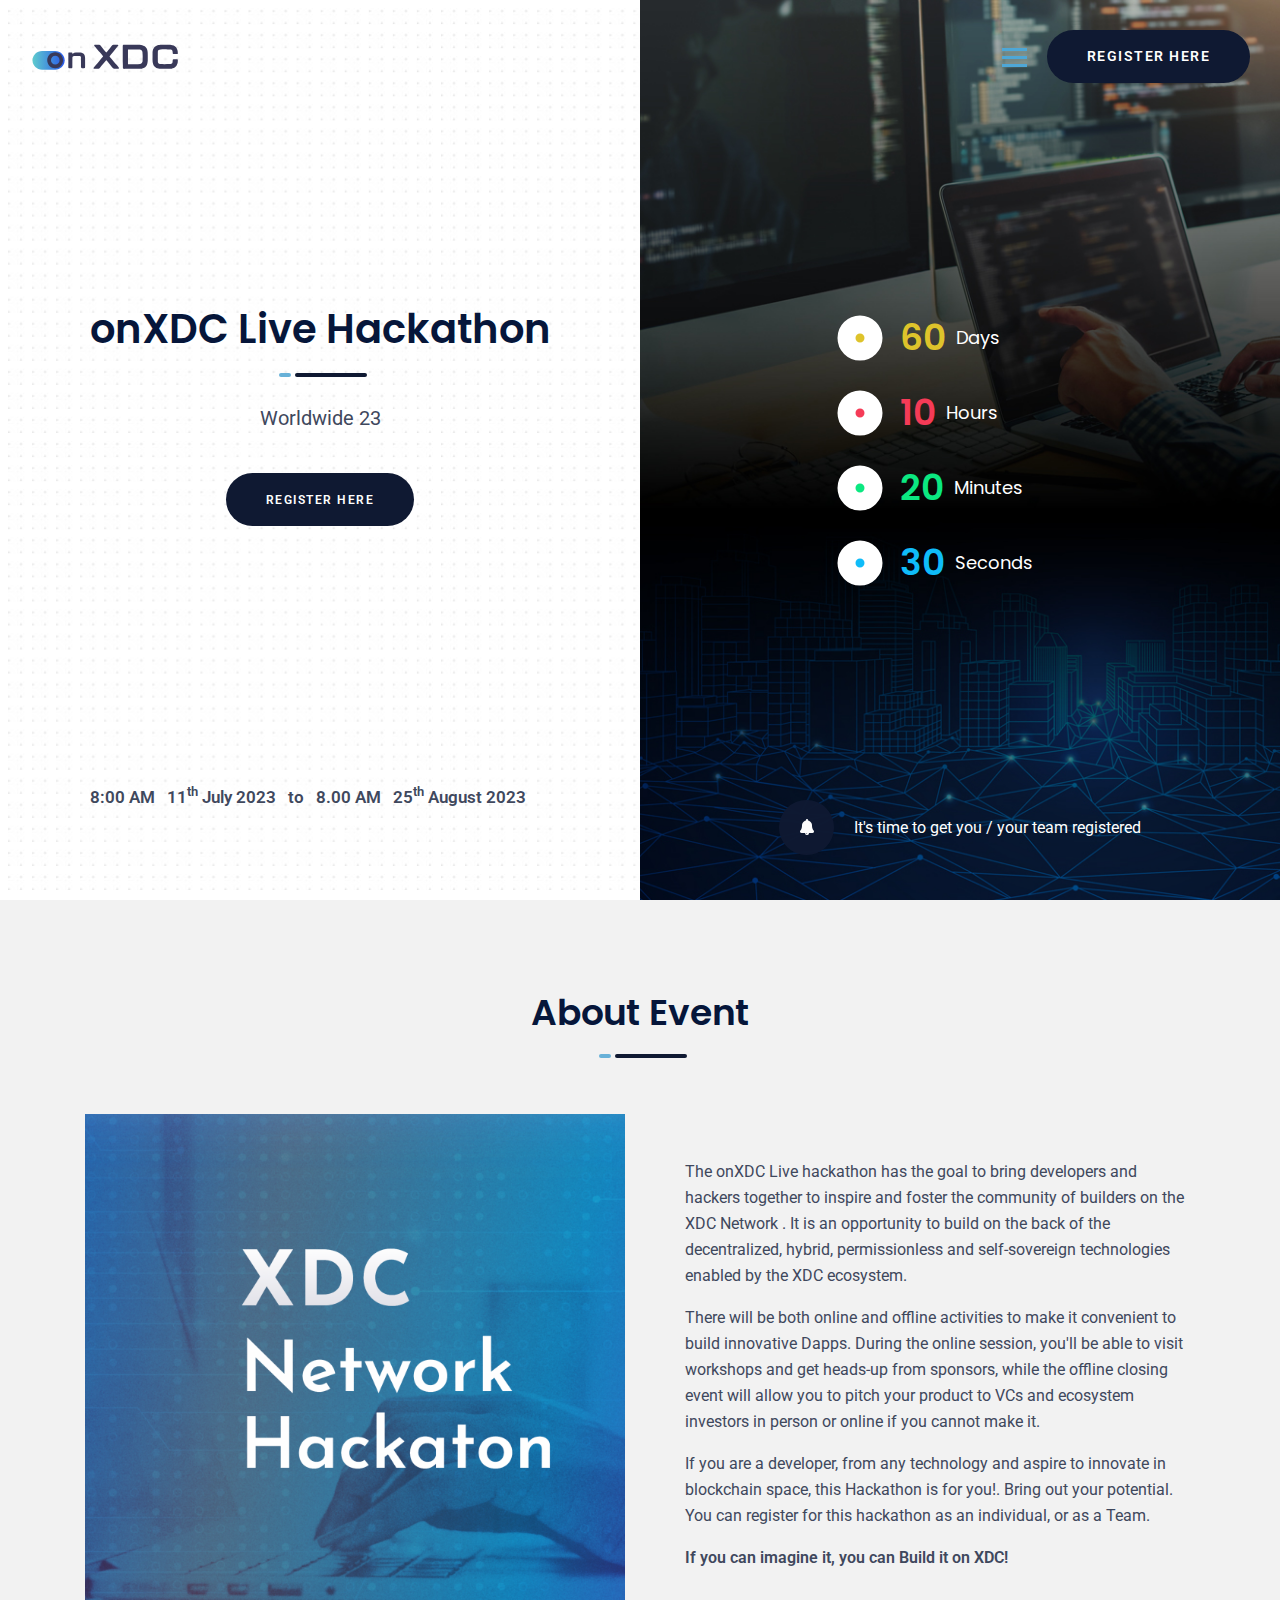
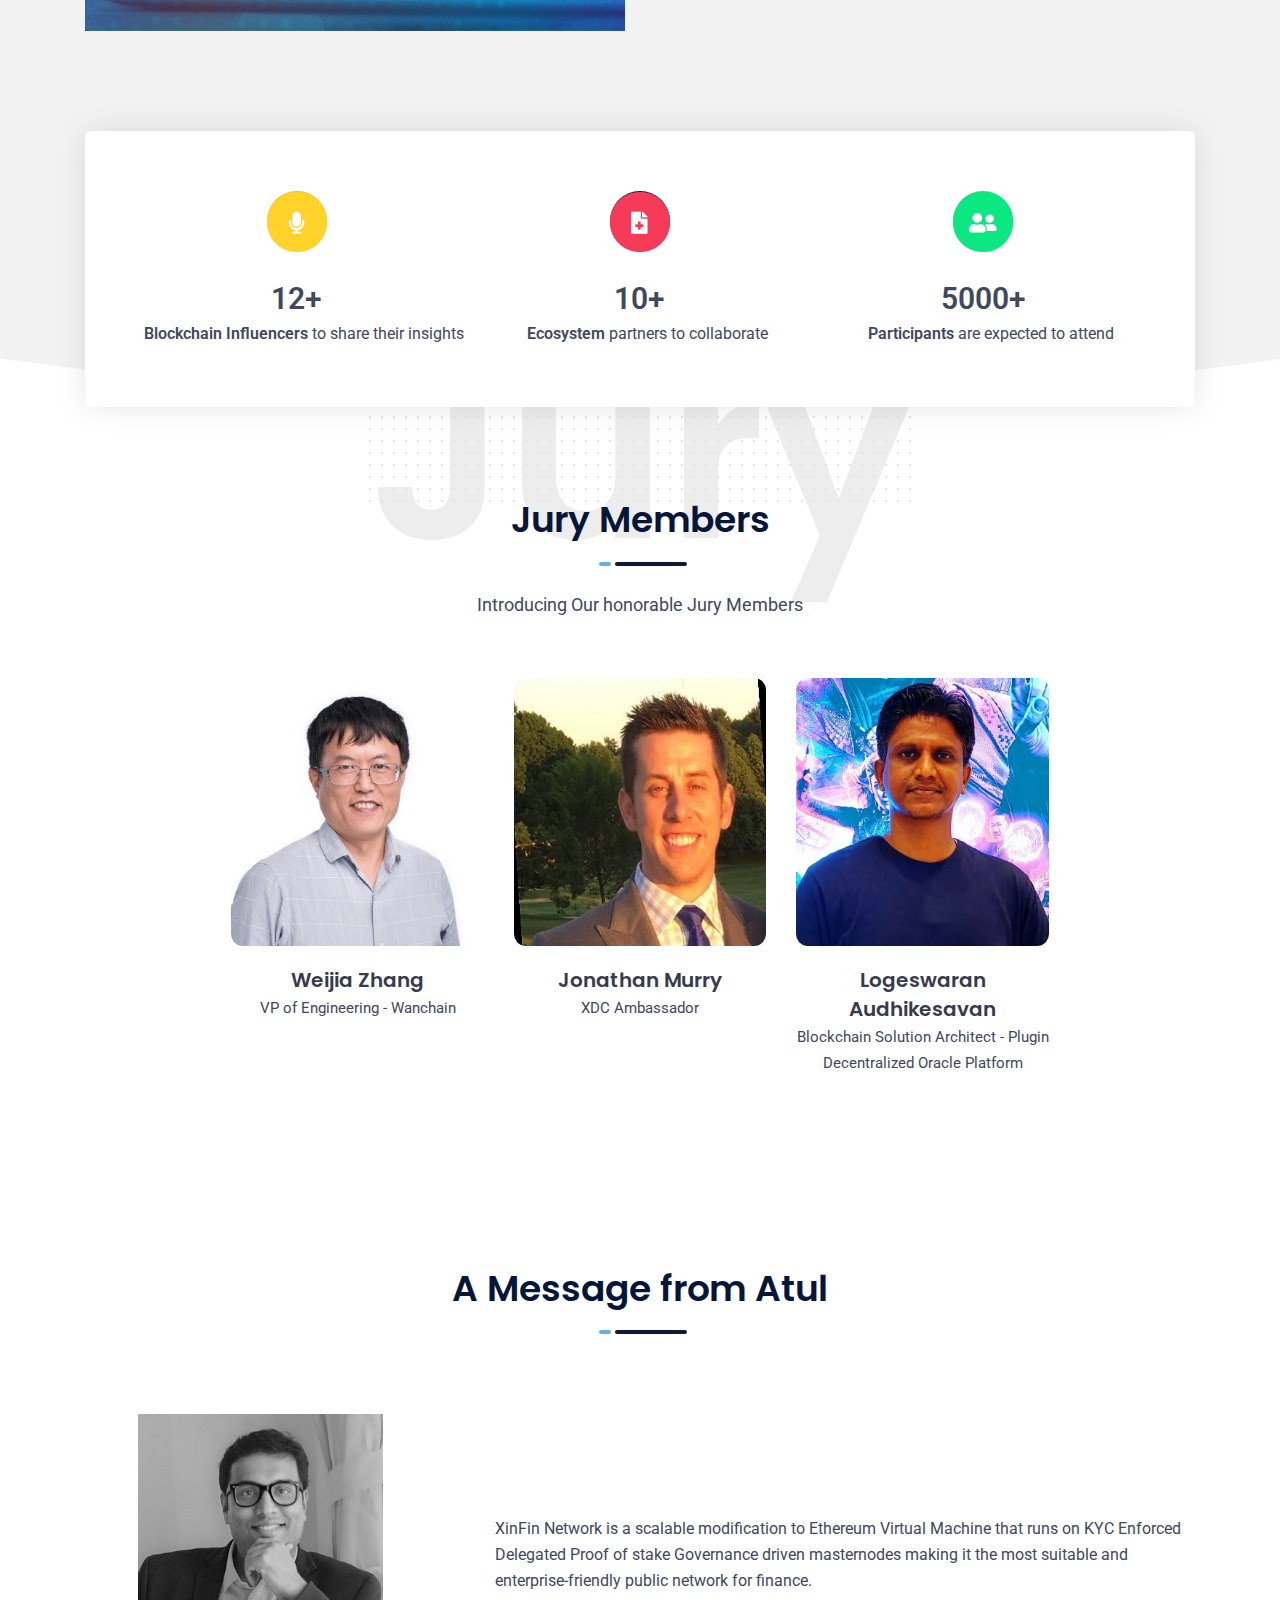
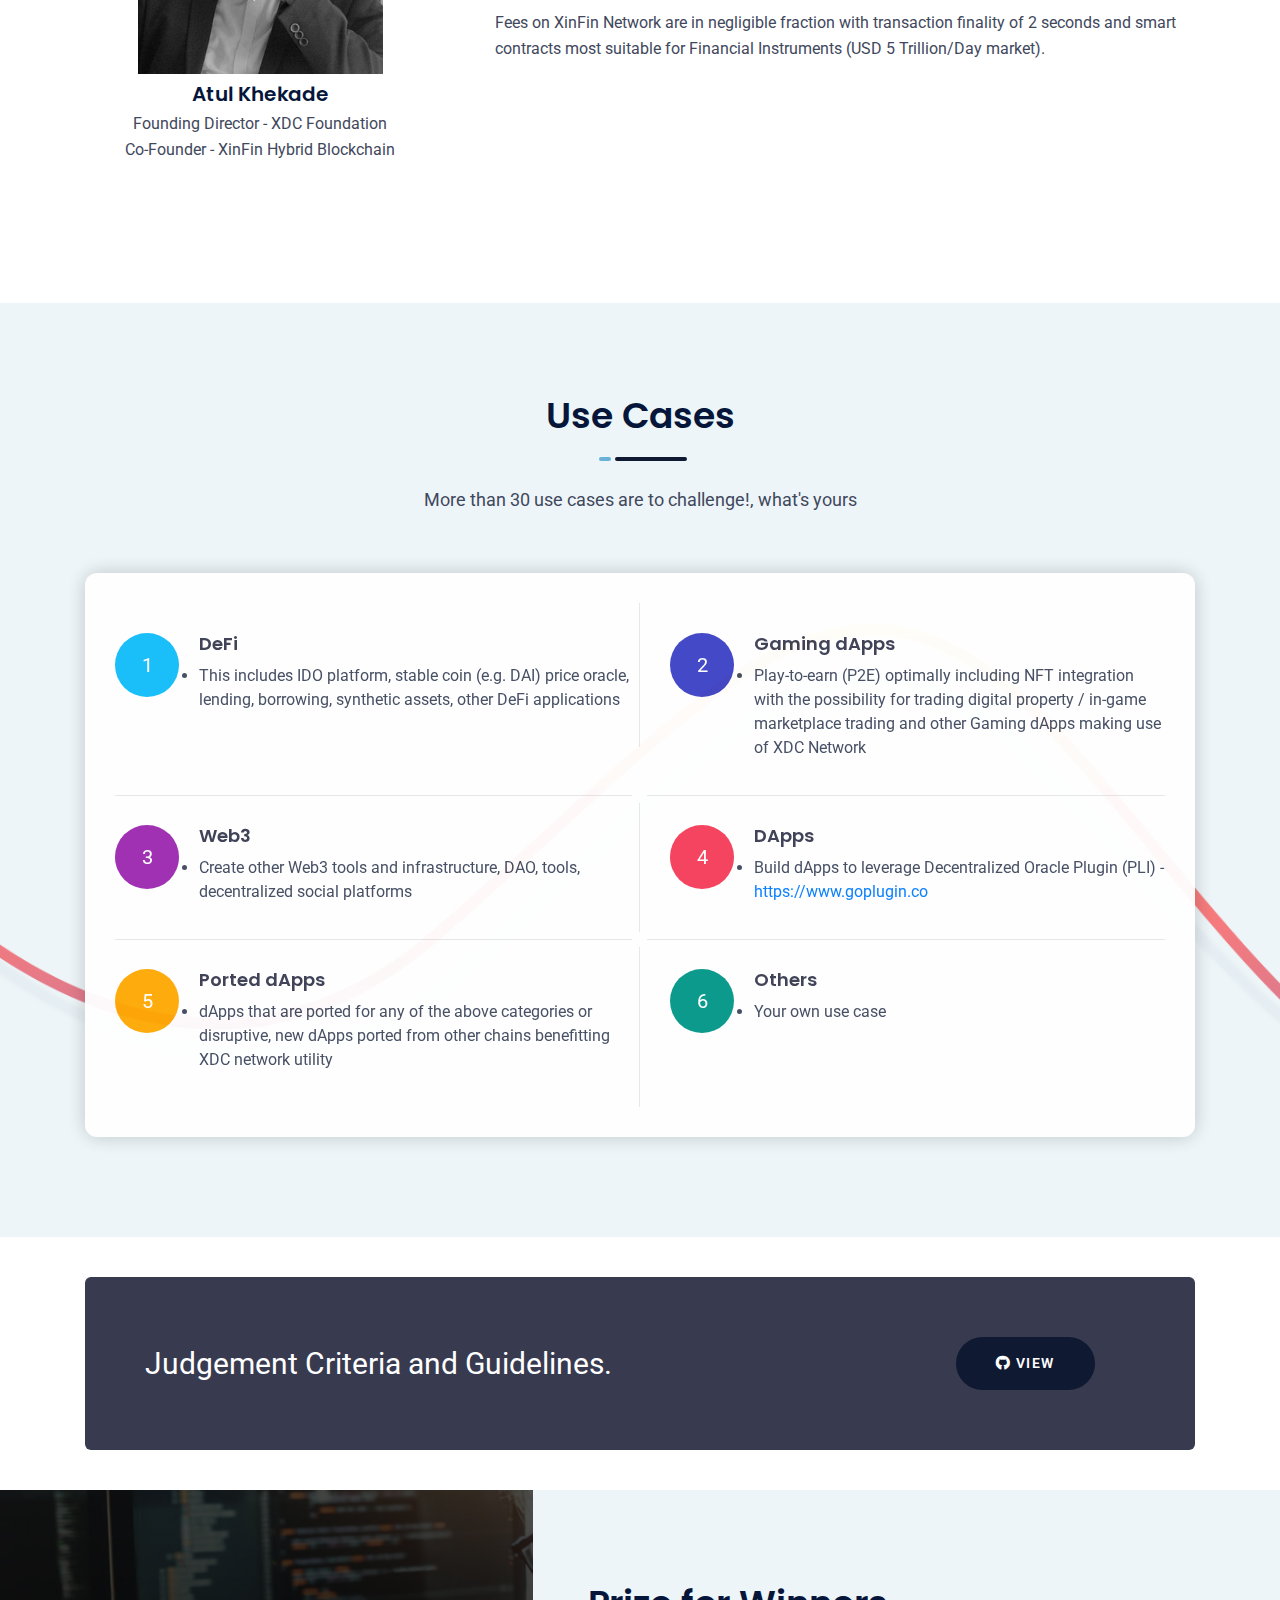
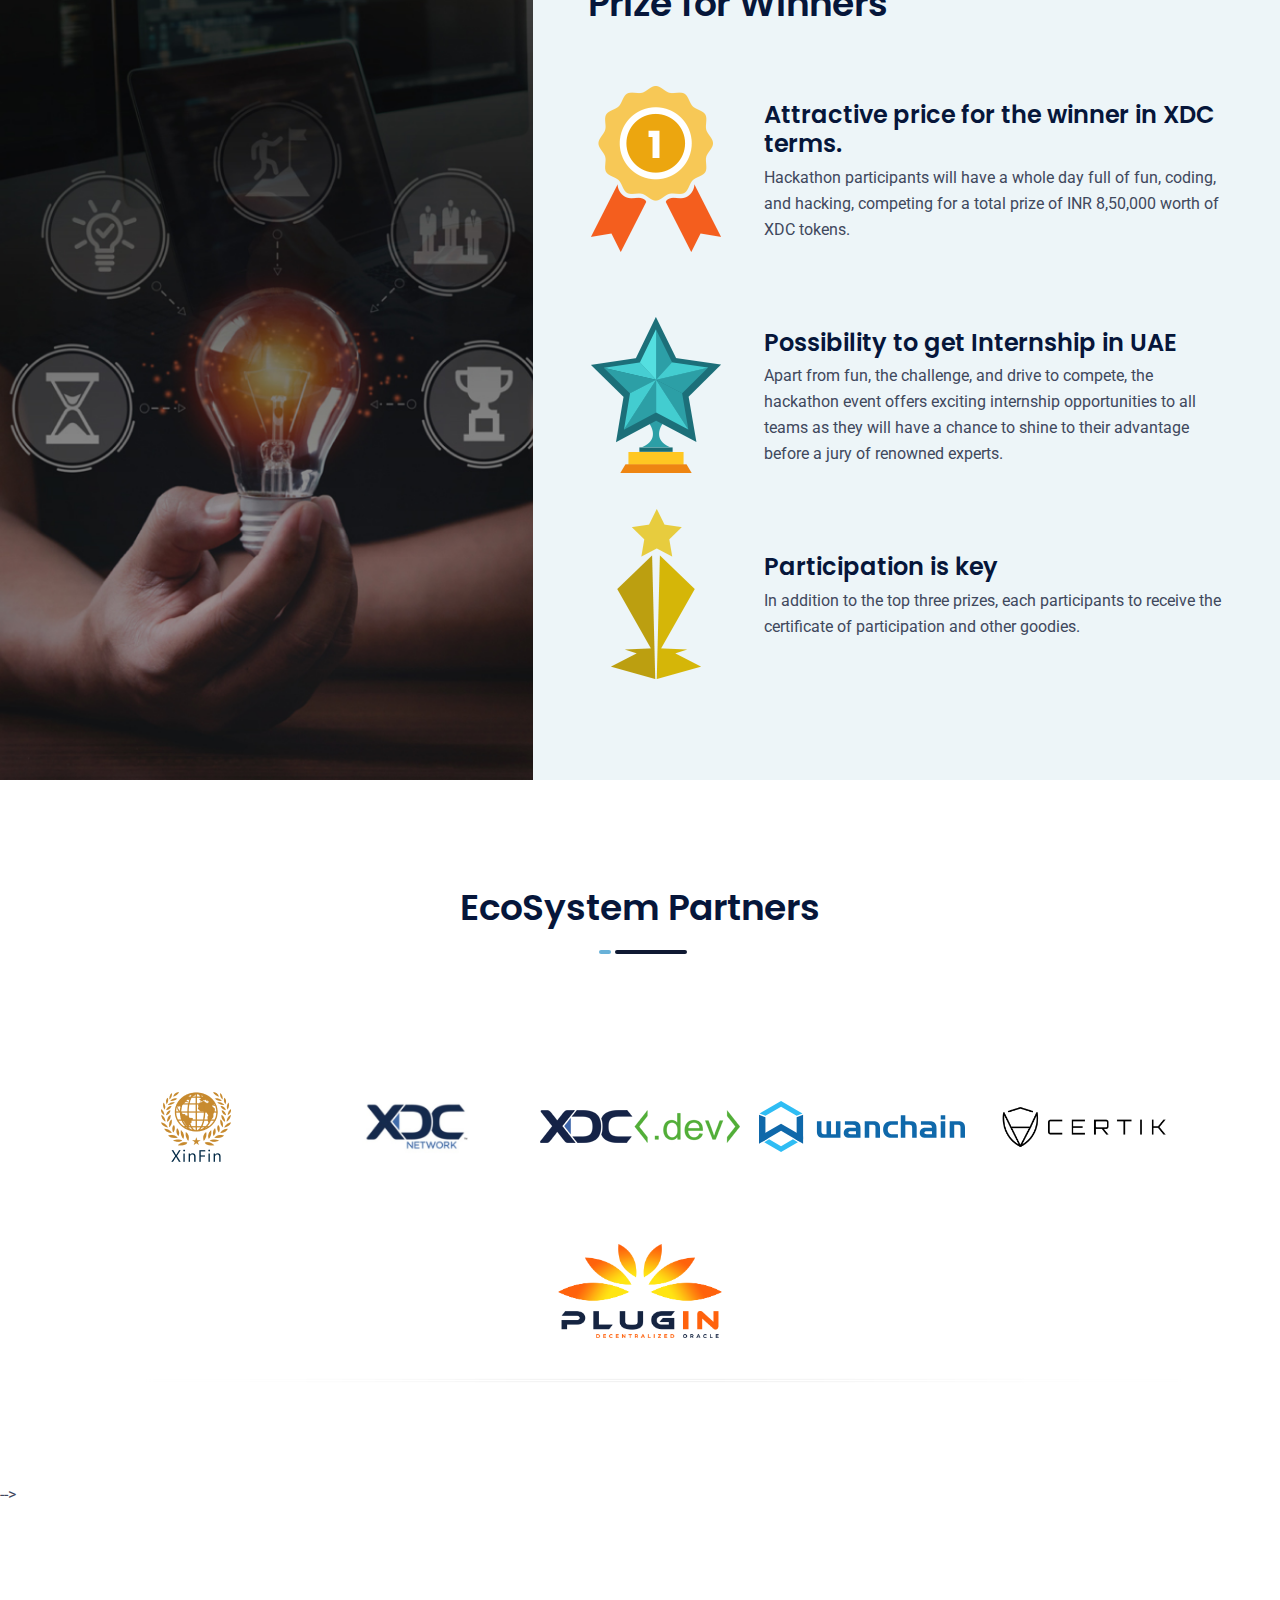
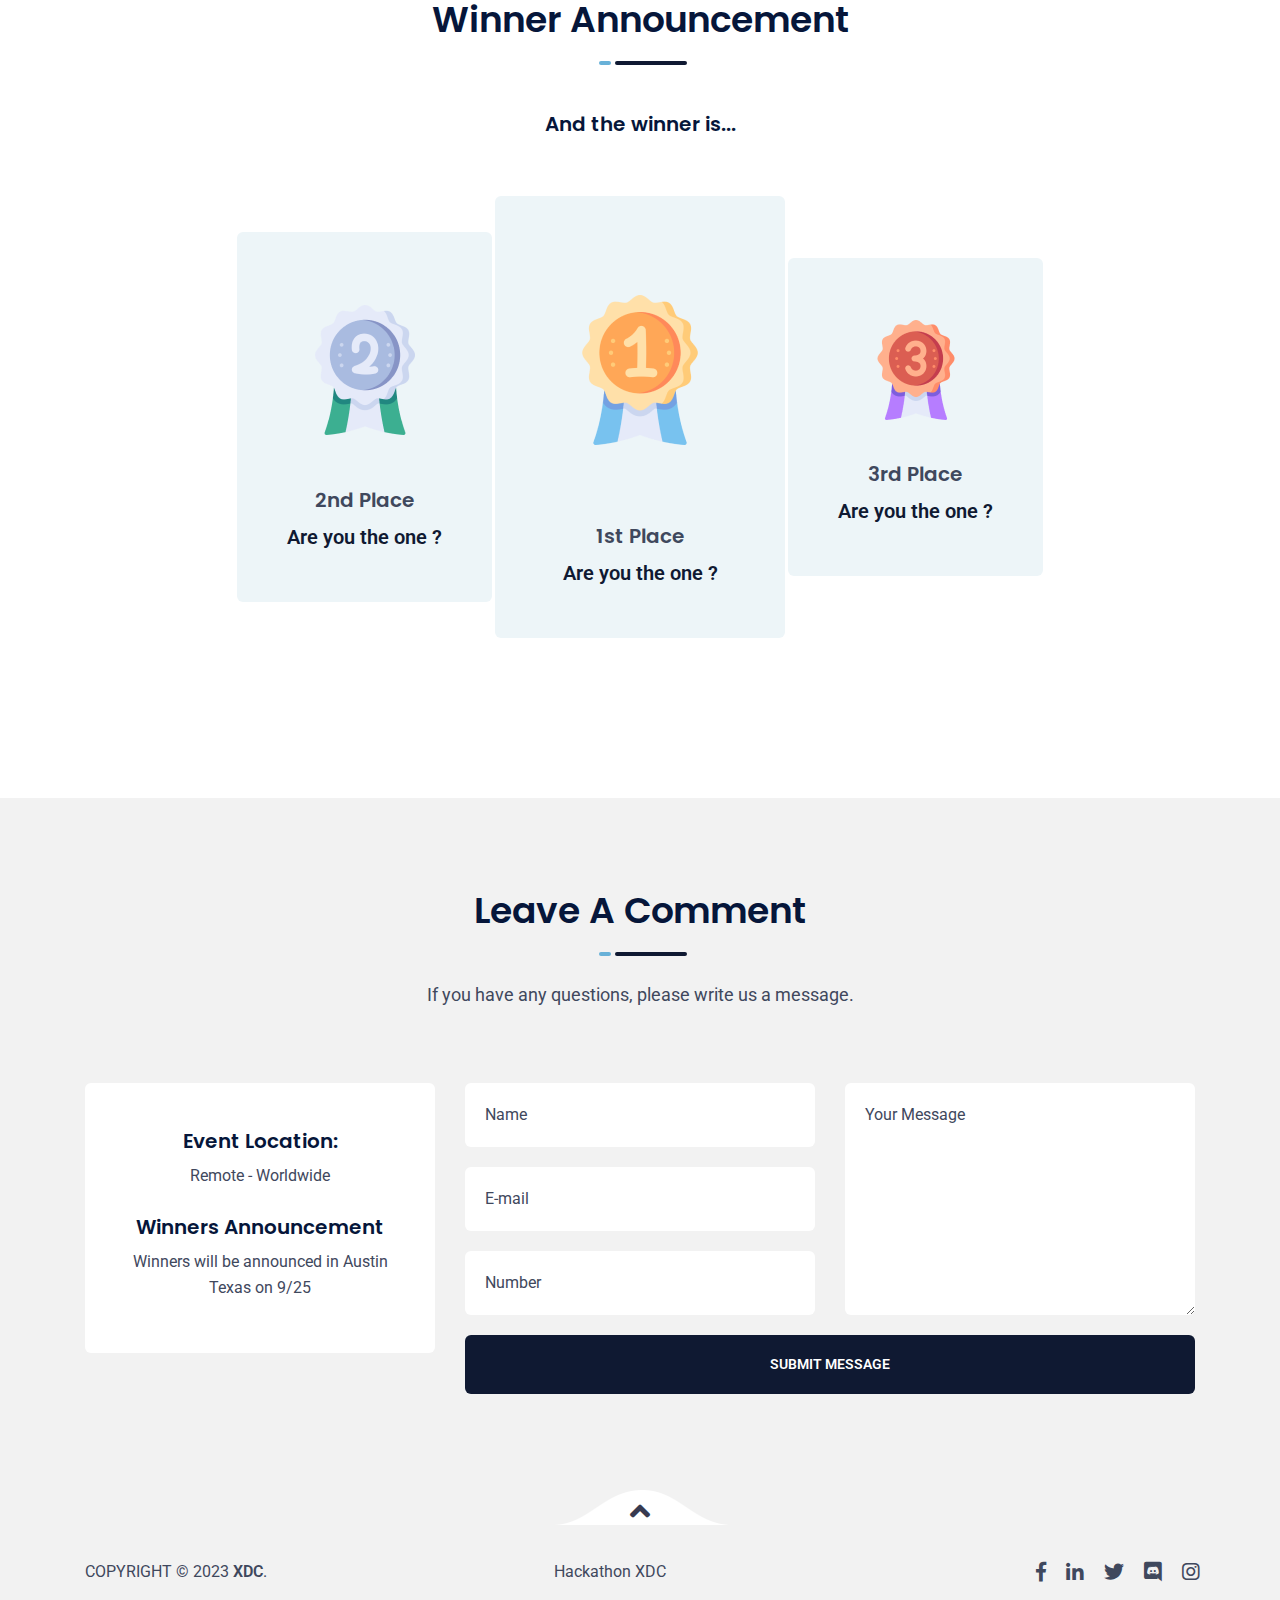
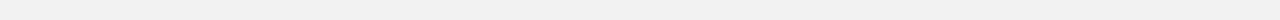
==== commit a43e8e3e: "commit" ====
--- a/index.html
+++ b/index.html
@@ -14,7 +14,7 @@
     <meta property="og:image" content="https://hackathon.goplugin.co/assets/images/og-image-1.png" />
     <meta property="og:type" content="website" />
     <meta property="og:url" content="https://hackathon.goplugin.co" />
-    <meta property="og:title" content="PLI Blockathon - 2022, Powered by PLI & XDC" />
+    <meta property="og:title" content="XDC Hackathon - 2023, Powered by PLI & XDC" />
     <meta property="og:description"
         content="Objective of this hackathon is to invite all the blockchain enthusiasts, experts in the field to develop decentralized applications on XDC Network." />
 
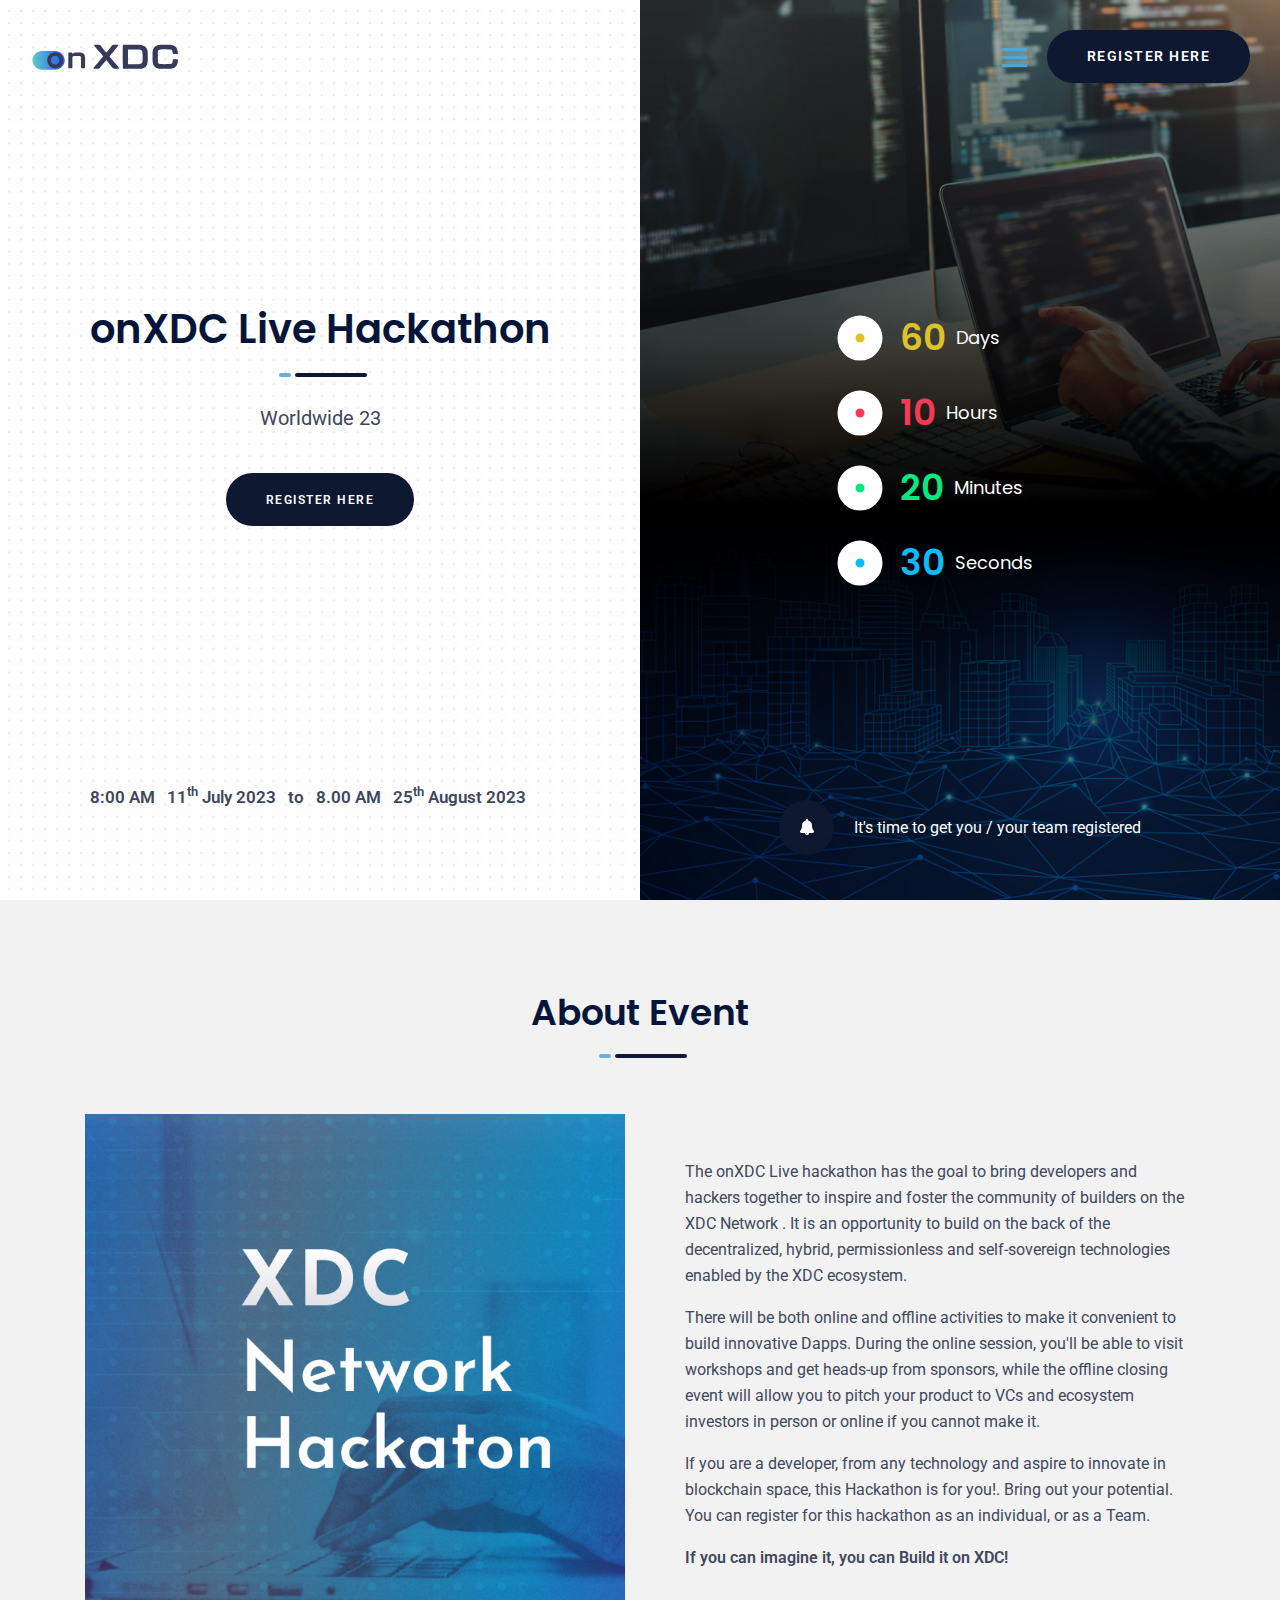
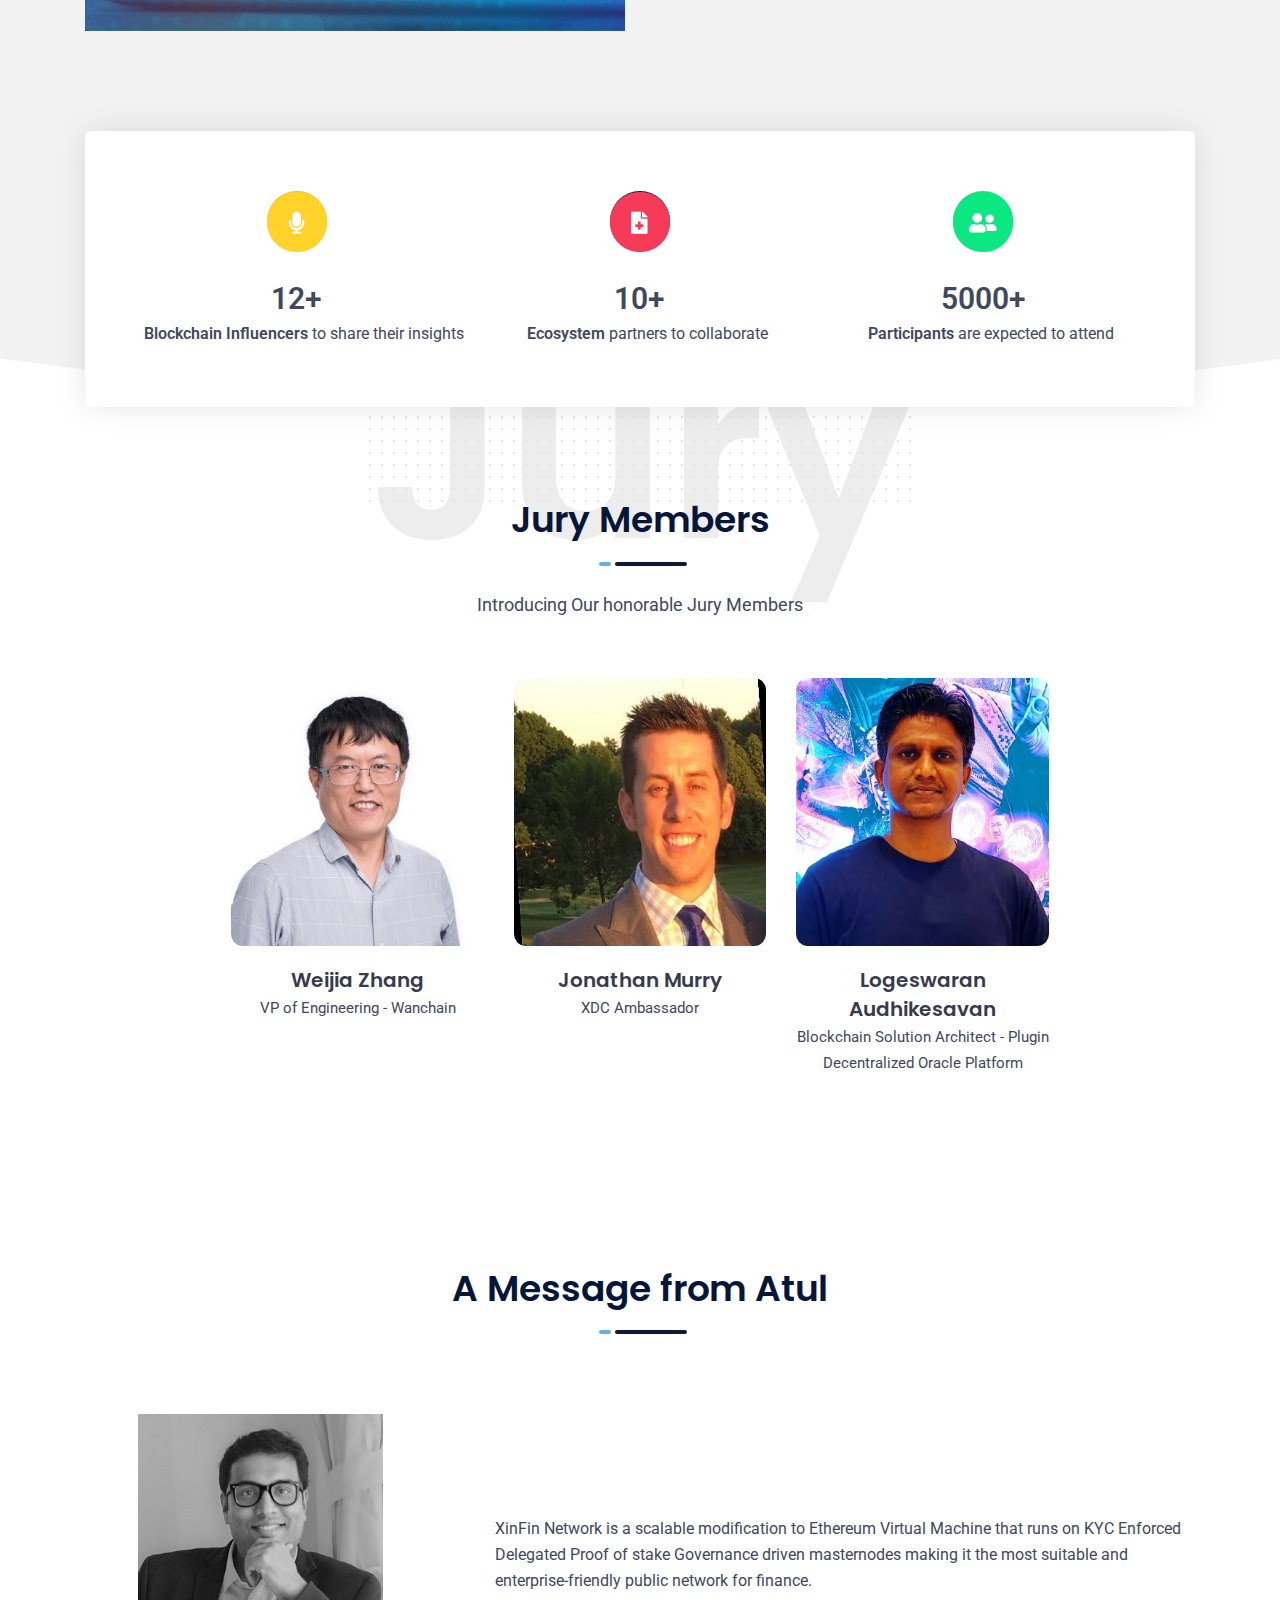
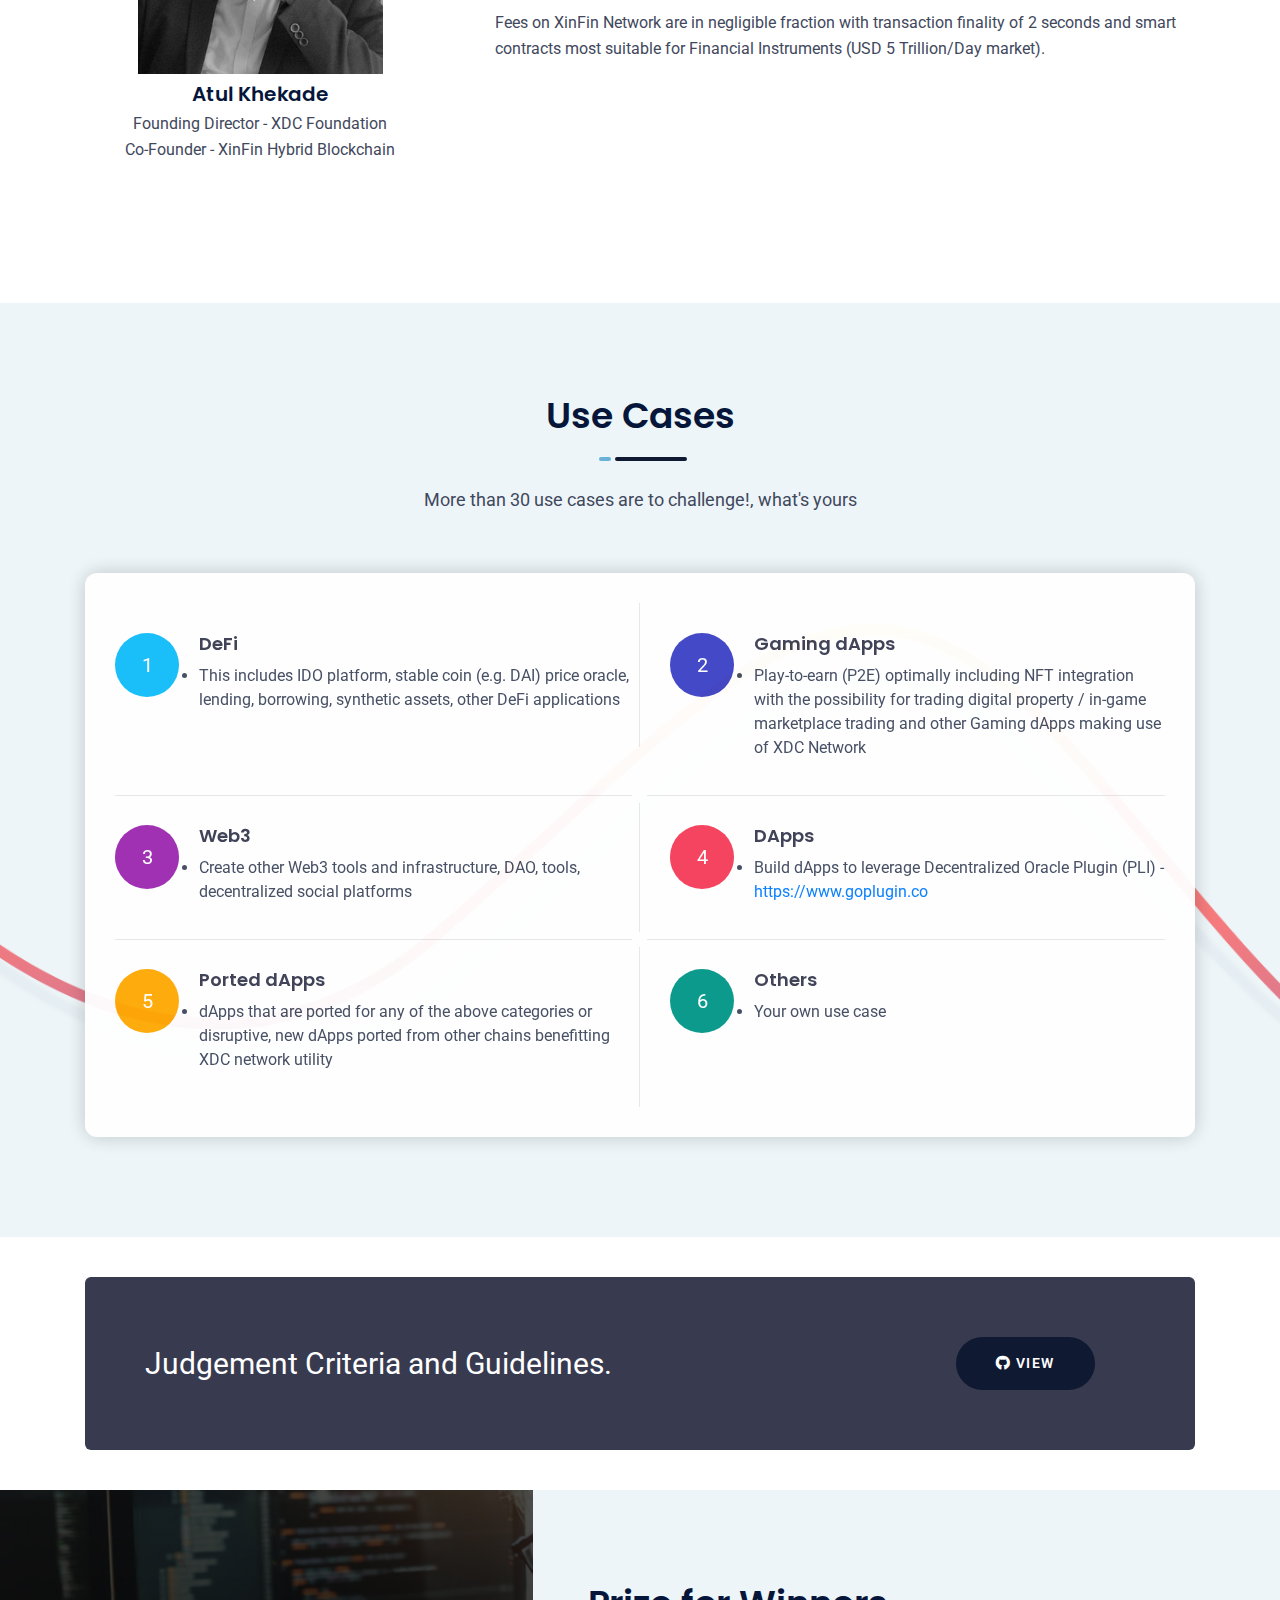
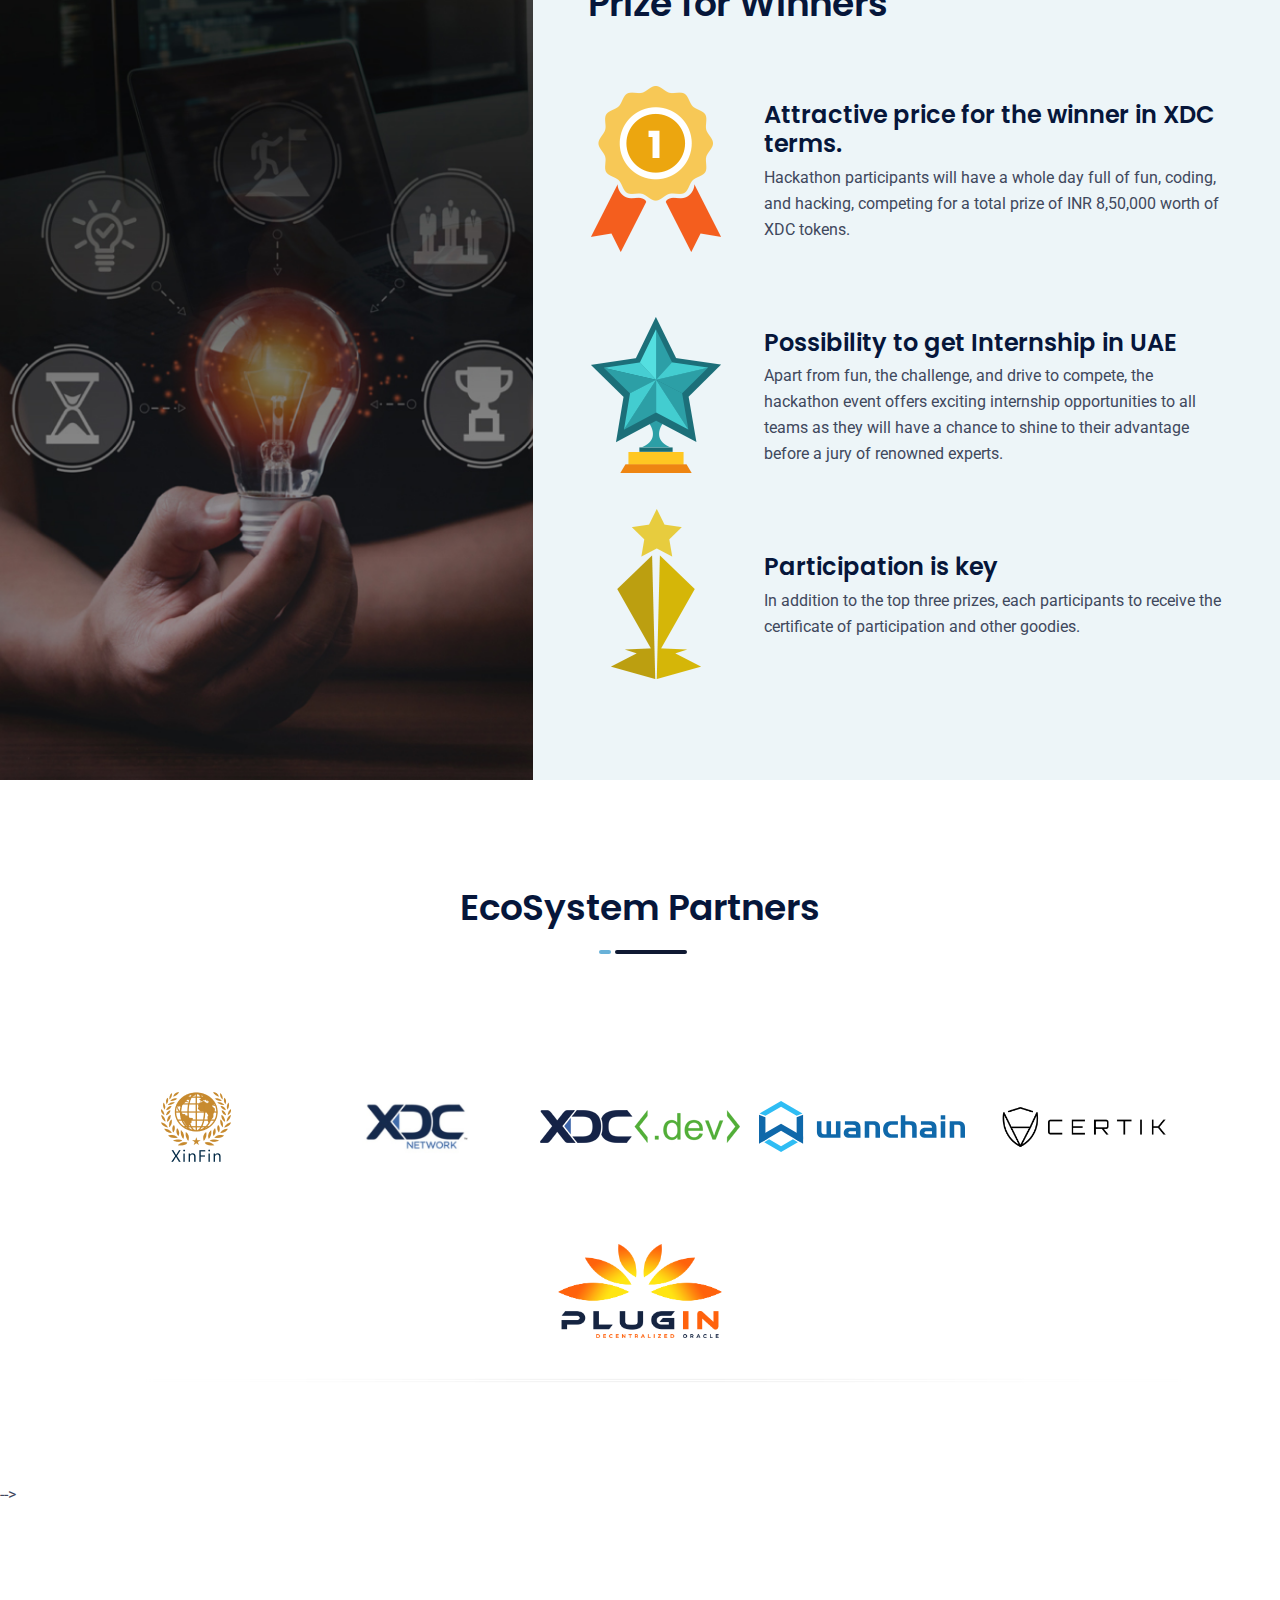
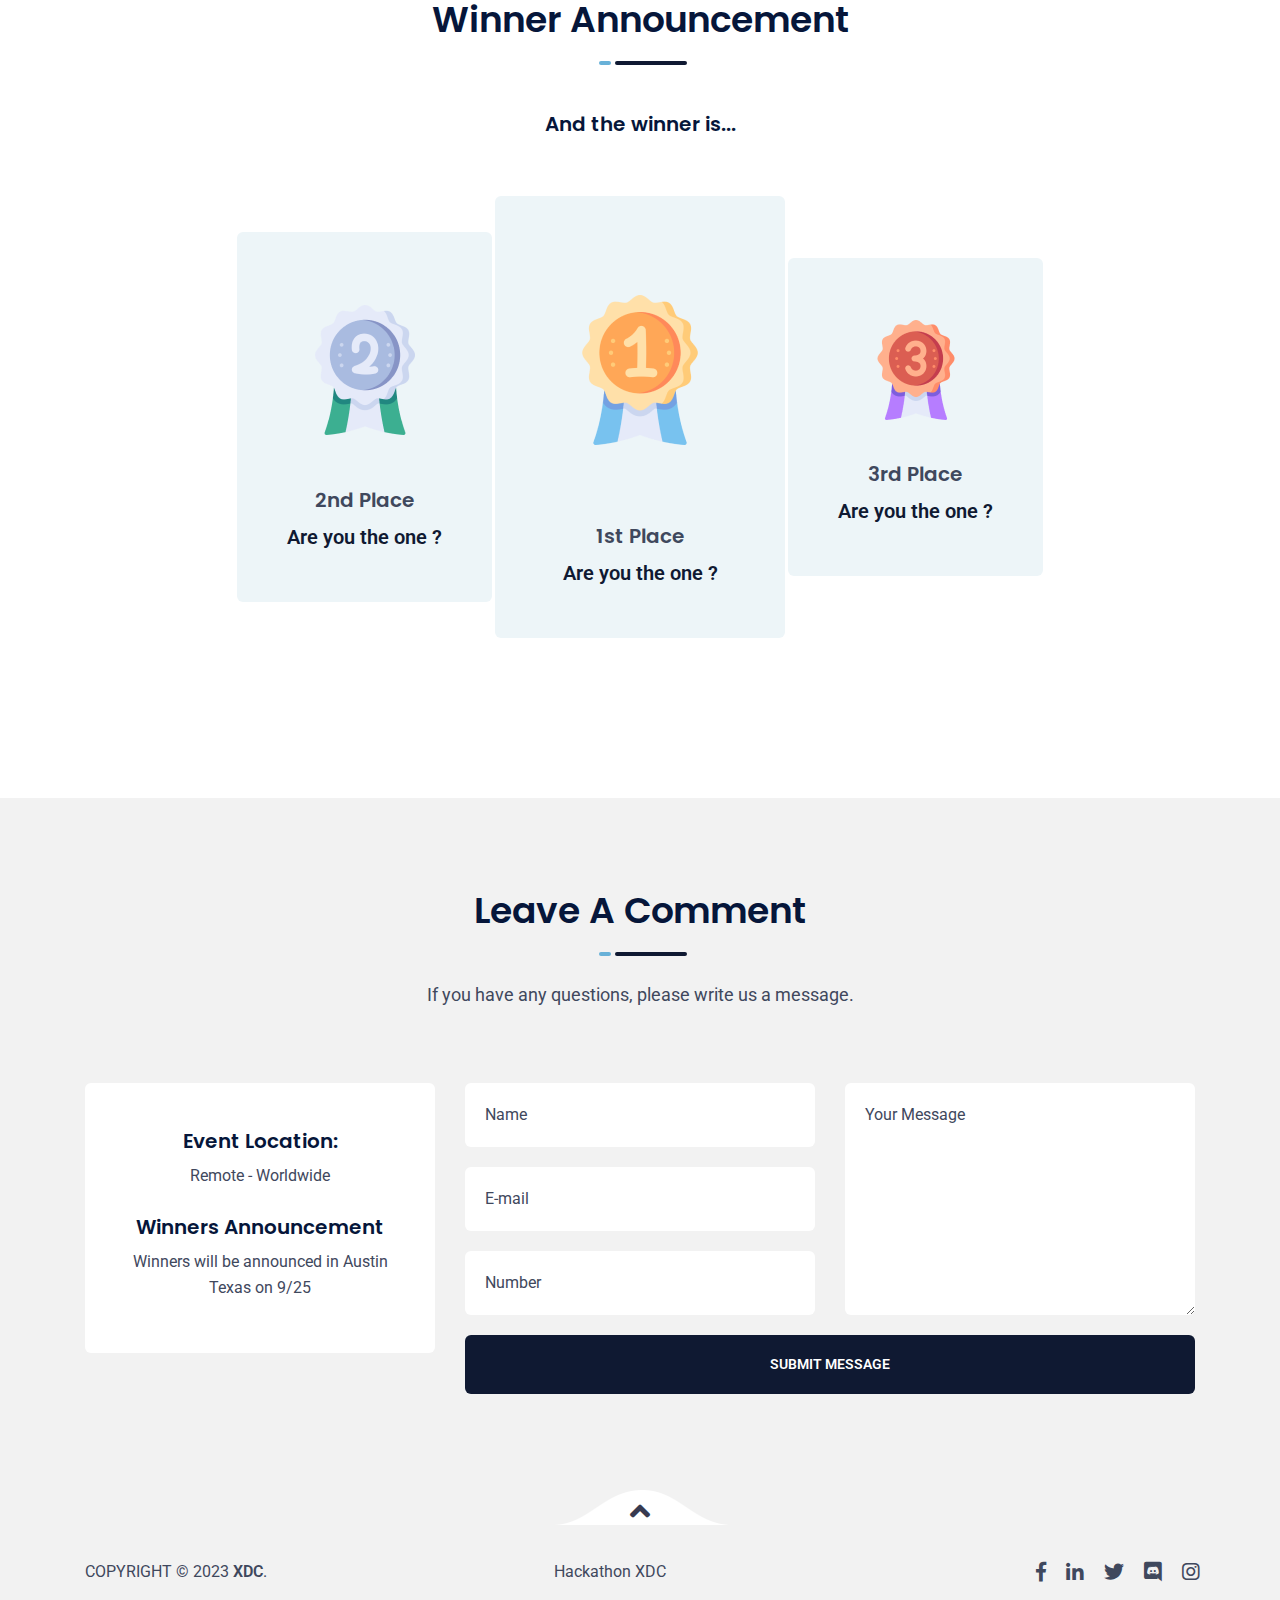
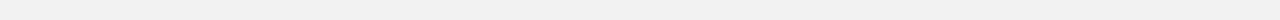
==== commit 84e73d6d: "commmit" ====
--- a/index.html
+++ b/index.html
@@ -2,7 +2,7 @@
 <html lang="en">
 
 <head>
-    <title>XDC Hackathon - 2023, Powered by XDC</title>
+    <title>XDC Hackathon - 2023, Powered by  XDC</title>
     <meta name="viewport" content="width=device-width, initial-scale=1.0">
     <meta name="description"
         content="Objective of this hackathon is to invite all the blockchain enthusiasts, experts in the field to develop decentralized applications on XDC Network." />
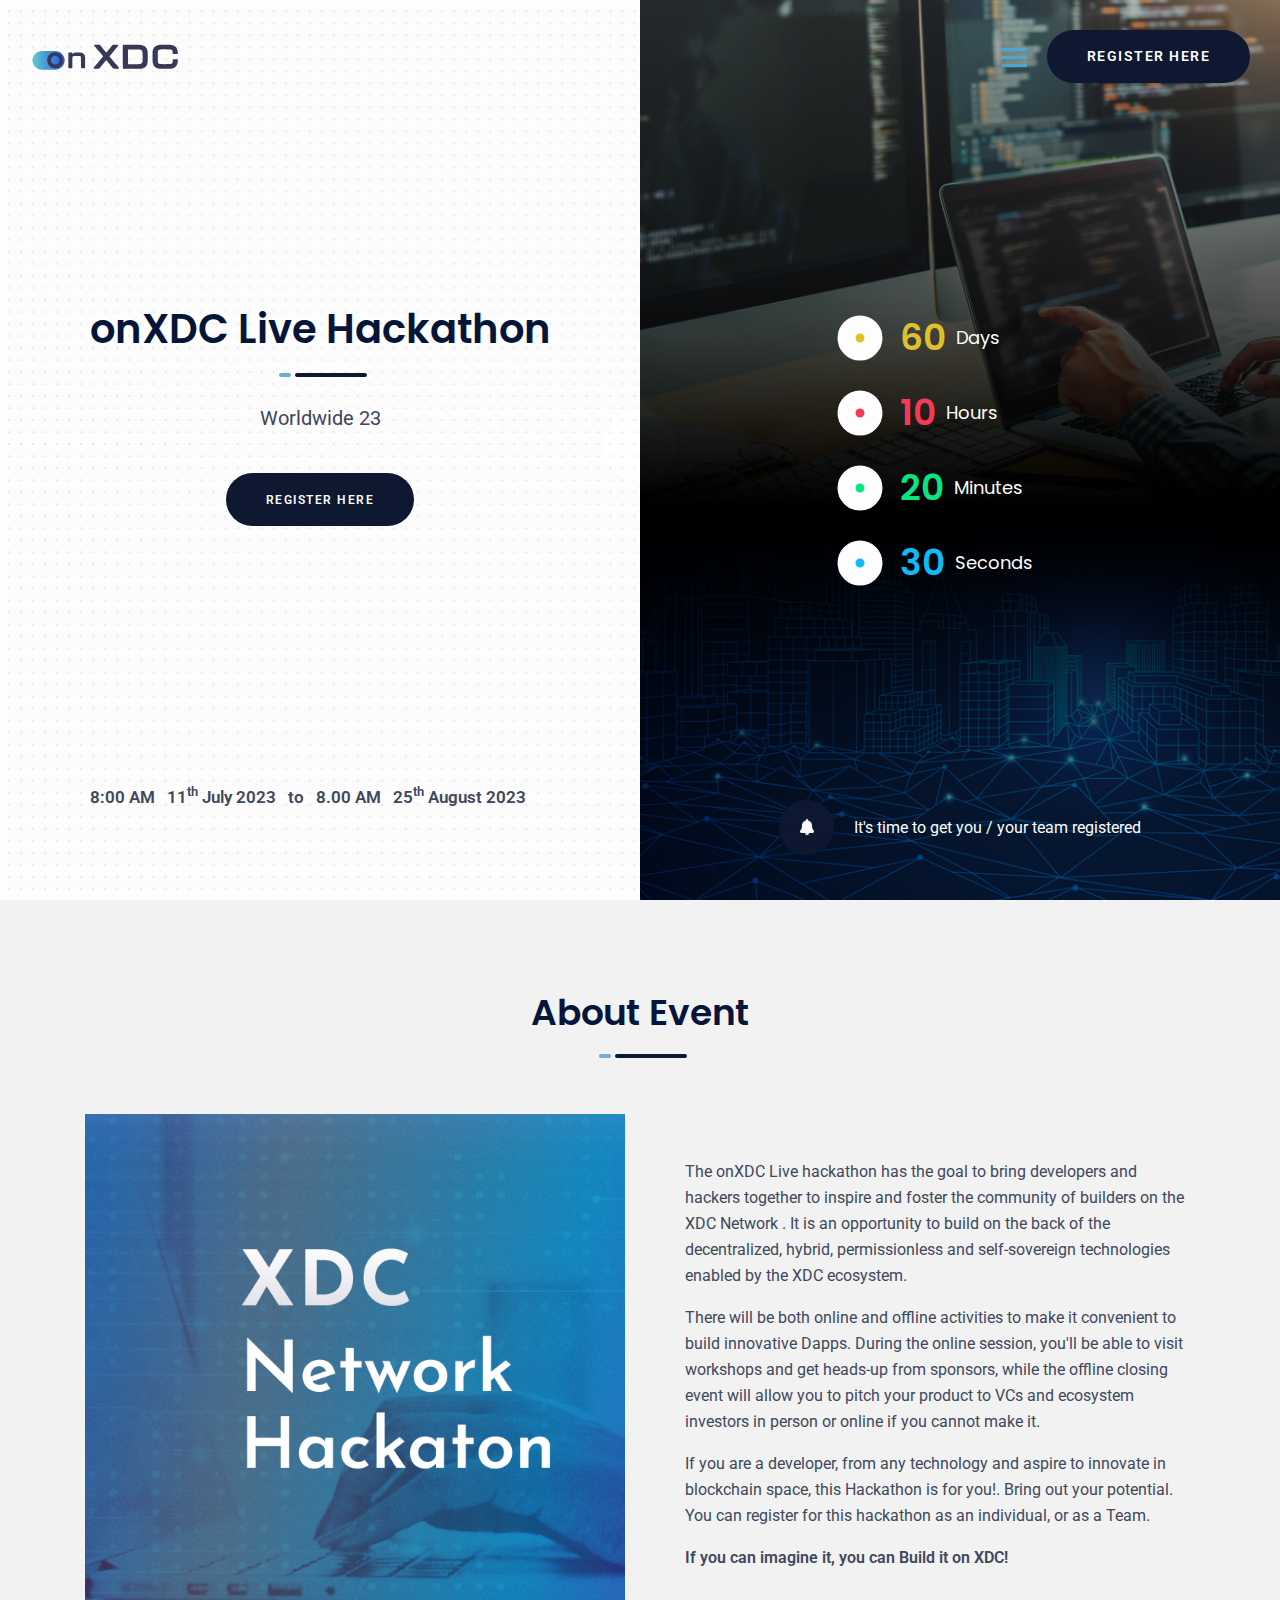
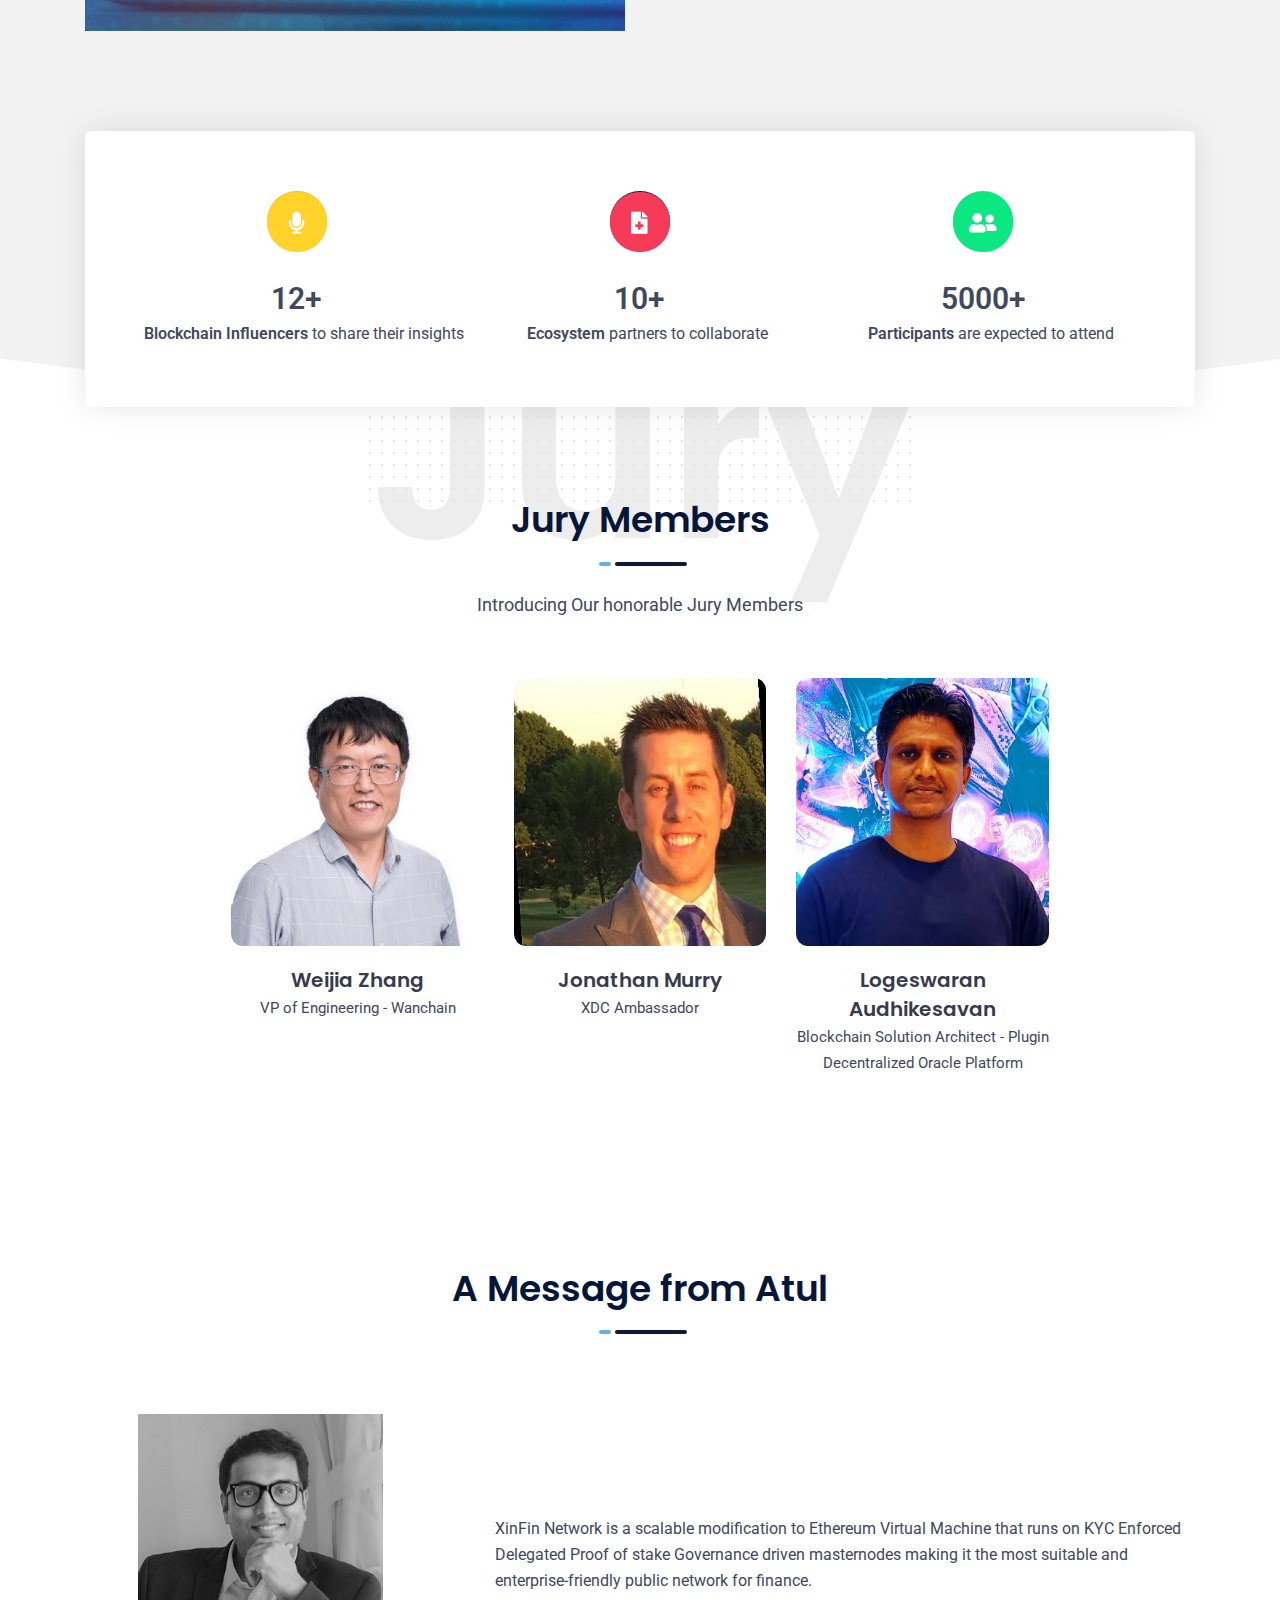
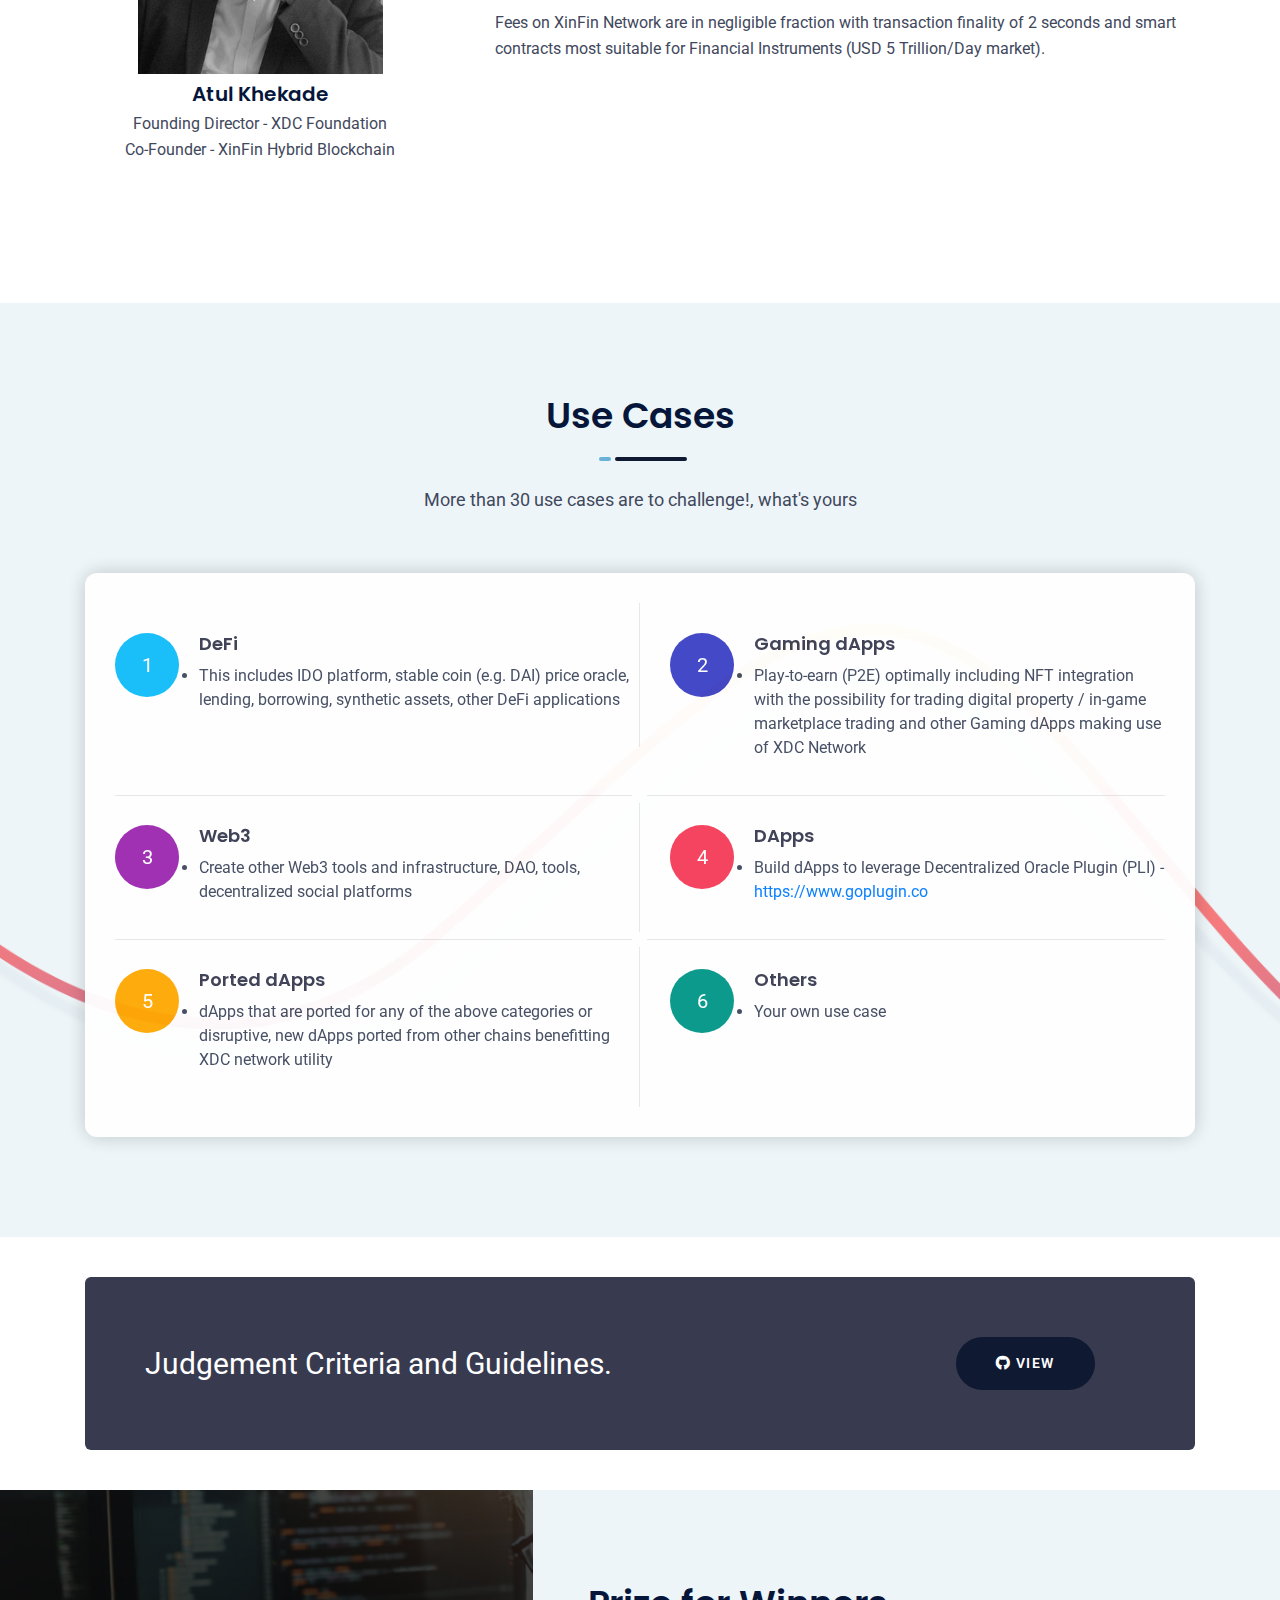
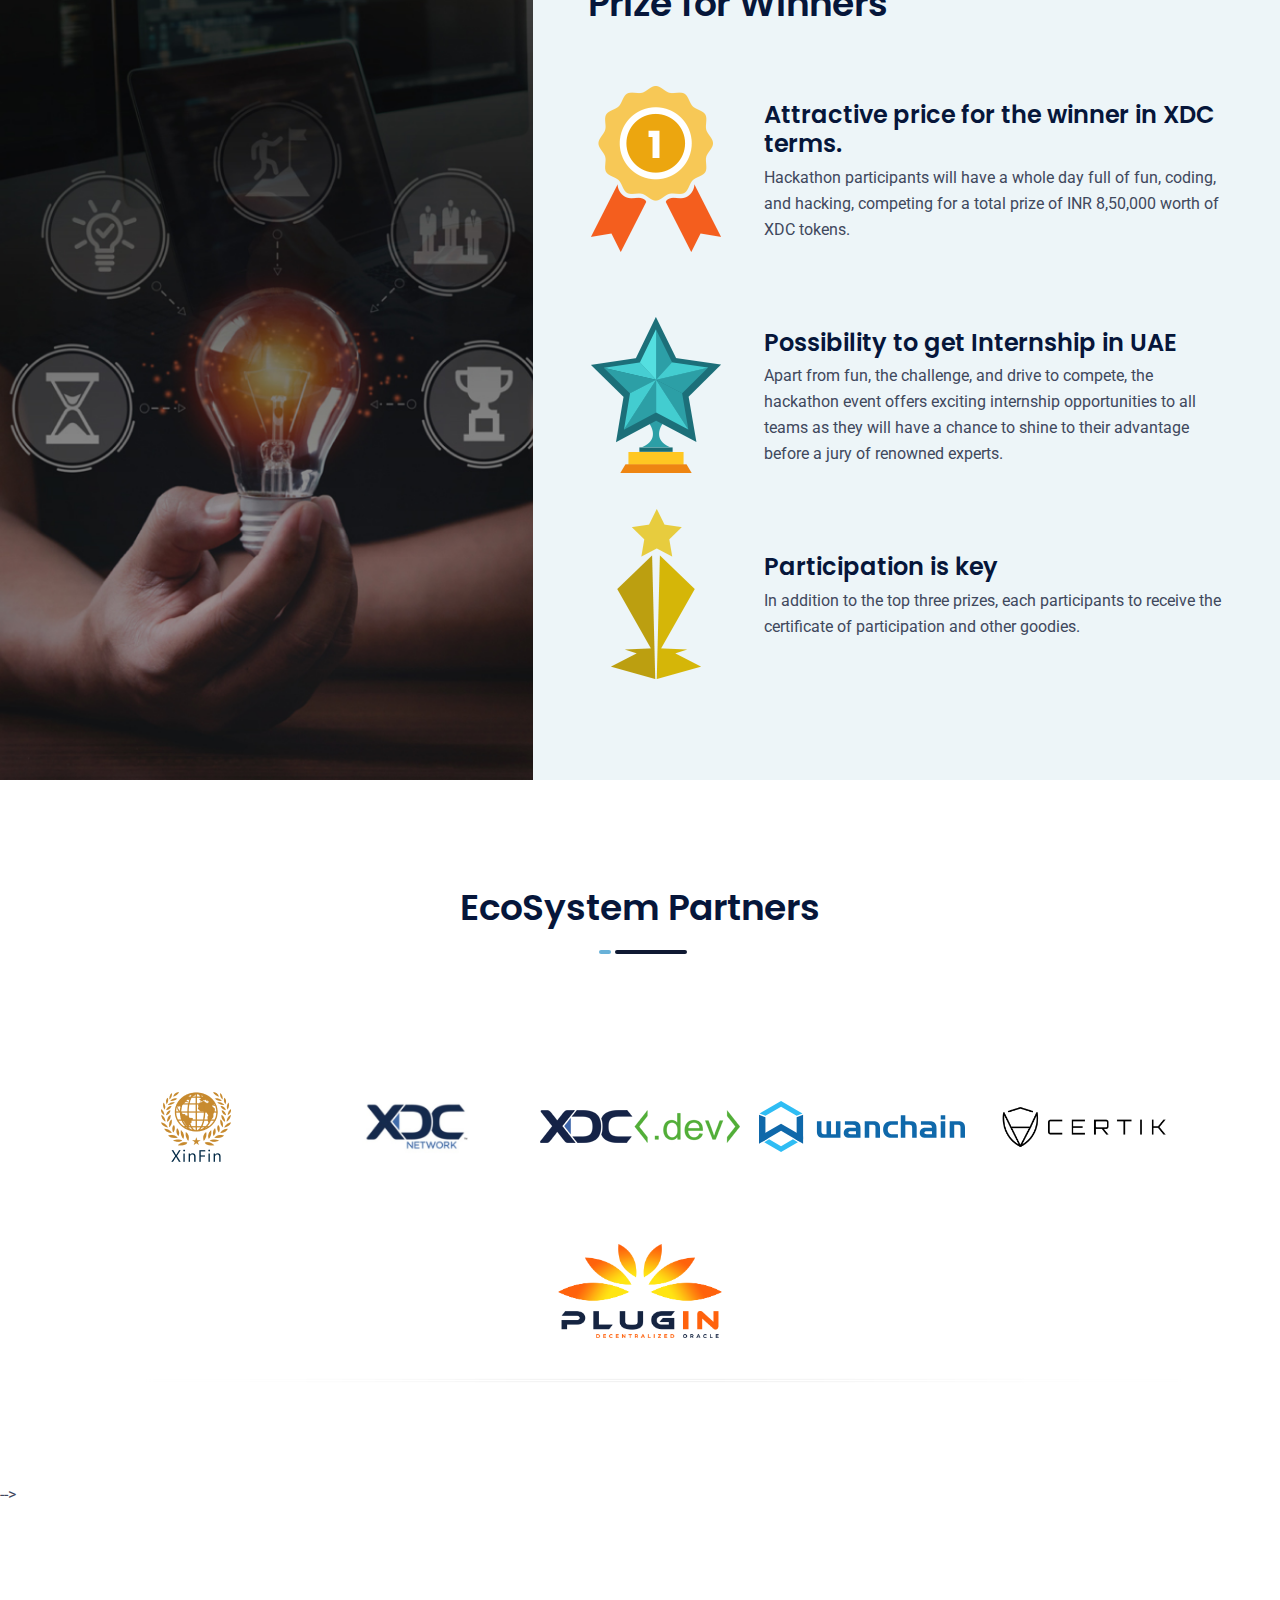
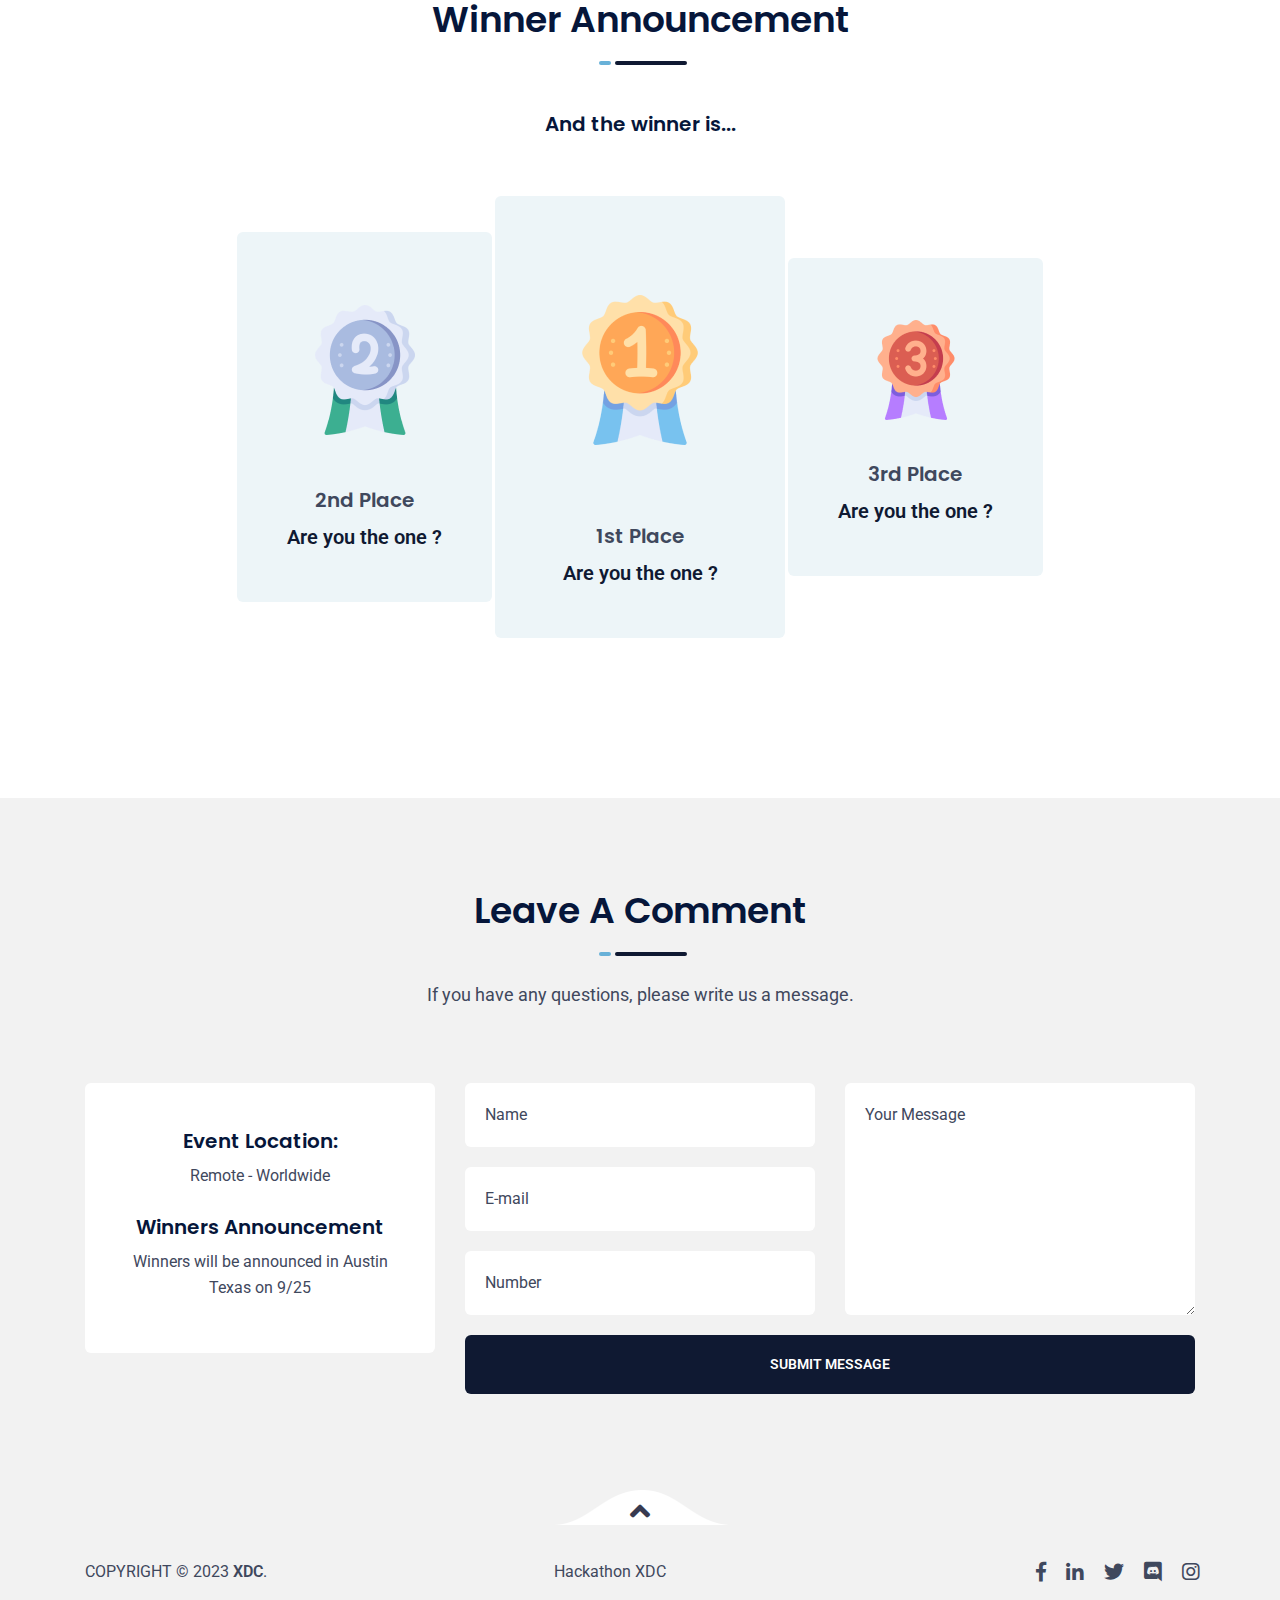
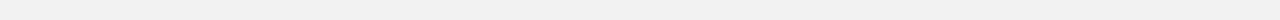
==== commit 245fc8ea: "changes" ====
--- a/index.html
+++ b/index.html
@@ -2,7 +2,7 @@
 <html lang="en">
 
 <head>
-    <title>XDC Hackathon - 2023, Powered by  XDC</title>
+    <title>XDC Hackathon - 2023, Powered by XDC</title>
     <meta name="viewport" content="width=device-width, initial-scale=1.0">
     <meta name="description"
         content="Objective of this hackathon is to invite all the blockchain enthusiasts, experts in the field to develop decentralized applications on XDC Network." />
